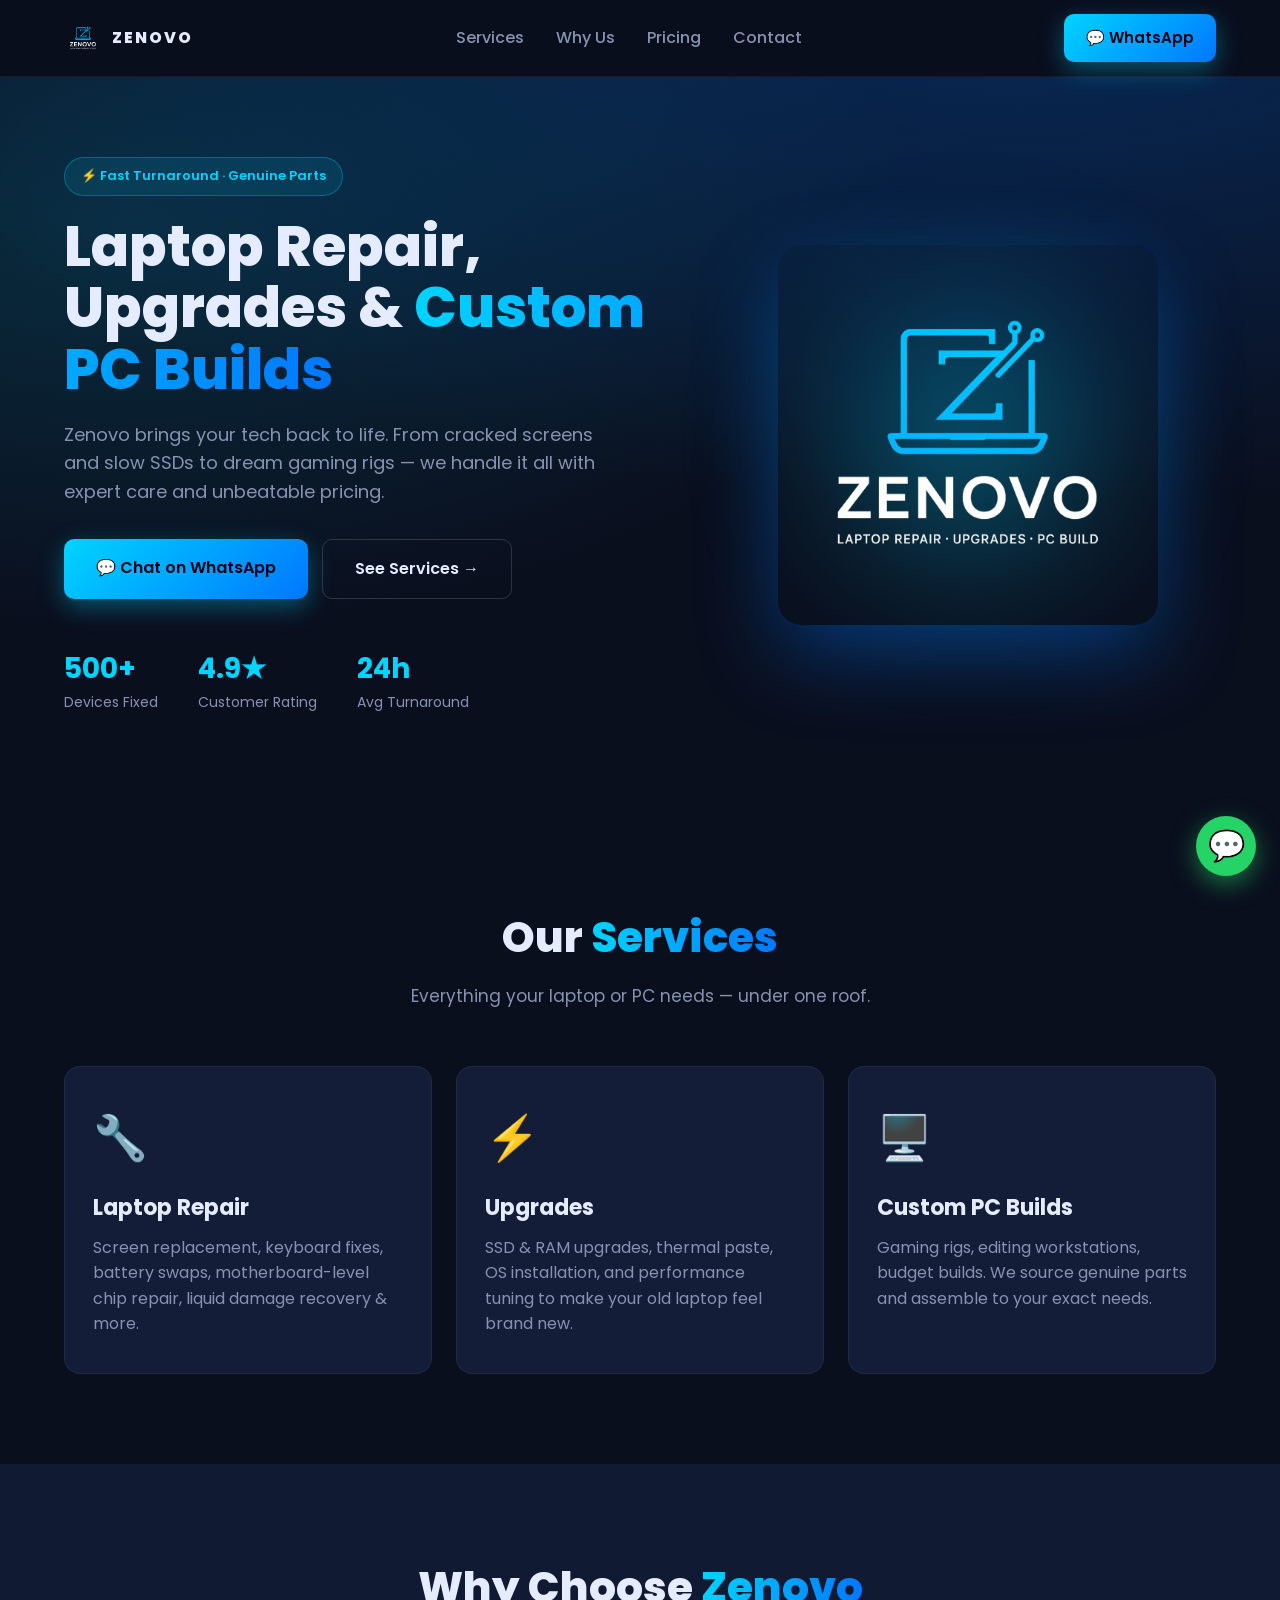
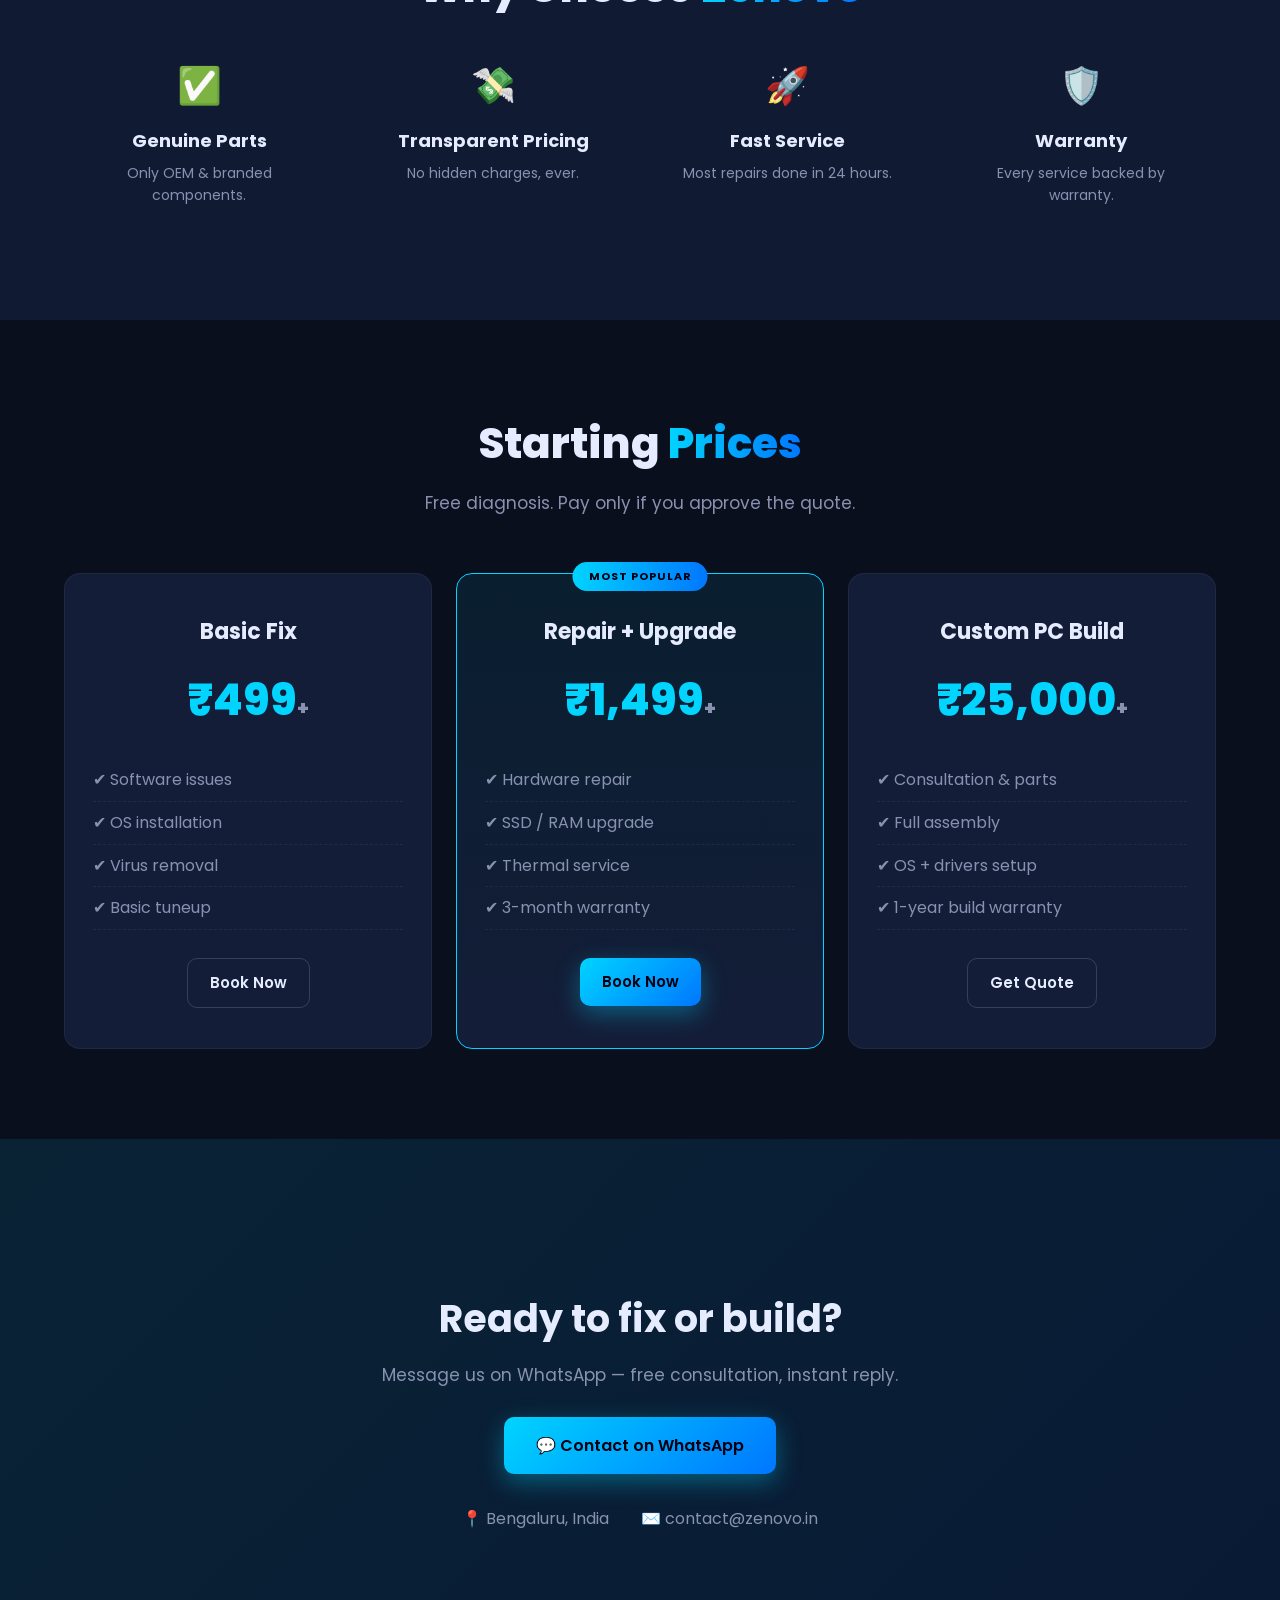
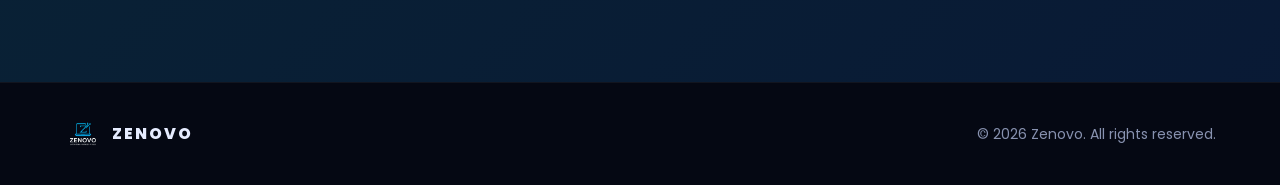
==== zenovo/index.html @ eaf525a3 "Fix HTML formatting and update WhatsApp link" ====
<!DOCTYPE html>
<html lang="en">
<head>
  <meta charset="UTF-8" />
  <meta name="viewport" content="width=device-width, initial-scale=1.0" />
  <title>Zenovo — Laptop Repair, Upgrades & Custom PC Builds</title>
  <meta name="description" content="Zenovo offers expert laptop repair, hardware upgrades, and custom PC builds. Fast, reliable, affordable. Contact us on WhatsApp." />
  <link rel="icon" href="assets/logo.png" />
  <link rel="stylesheet" href="style.css" />
  <link href="https://fonts.googleapis.com/css2?family=Poppins:wght@300;400;600;700;800&display=swap" rel="stylesheet">
</head>
<body>

  <nav class="navbar">
    <div class="container nav-inner">
      <a href="#" class="logo">
        <img src="assets/logo.png" alt="Zenovo" />
        <span>ZENOVO</span>
      </a>
      <ul class="nav-links">
        <li><a href="#services">Services</a></li>
        <li><a href="#why">Why Us</a></li>
        <li><a href="#pricing">Pricing</a></li>
        <li><a href="#contact">Contact</a></li>
      </ul>
      <a href="https://wa.me/qr/MTTG626FDP3FK1" class="btn btn-primary" target="_blank">💬 WhatsApp</a>
    </div>
  </nav>

  <header class="hero">
    <div class="container hero-inner">
      <div class="hero-text">
        <span class="badge">⚡ Fast Turnaround · Genuine Parts</span>
        <h1>Laptop Repair, Upgrades & <span class="grad">Custom PC Builds</span></h1>
        <p>Zenovo brings your tech back to life. From cracked screens and slow SSDs to dream gaming rigs — we handle it all with expert care and unbeatable pricing.</p>
        <div class="cta-row">
          <a href="https://wa.me/919999999999?text=Hi%20Zenovo!%20I'd%20like%20a%20free%20quote." target="_blank" class="btn btn-primary btn-lg">💬 Chat on WhatsApp</a>
          <a href="#services" class="btn btn-ghost btn-lg">See Services →</a>
        </div>
        <div class="trust">
          <div><strong>500+</strong><span>Devices Fixed</span></div>
          <div><strong>4.9★</strong><span>Customer Rating</span></div>
          <div><strong>24h</strong><span>Avg Turnaround</span></div>
        </div>
      </div>
      <div class="hero-visual">
        <div class="glow"></div>
        <img src="assets/logo.png" alt="Zenovo" />
      </div>
    </div>
  </header>

  <section id="services" class="section">
    <div class="container">
      <h2 class="section-title">Our <span class="grad">Services</span></h2>
      <p class="section-sub">Everything your laptop or PC needs — under one roof.</p>
      <div class="grid-3">
        <div class="card">
          <div class="icon">🔧</div>
          <h3>Laptop Repair</h3>
          <p>Screen replacement, keyboard fixes, battery swaps, motherboard-level chip repair, liquid damage recovery & more.</p>
        </div>
        <div class="card">
          <div class="icon">⚡</div>
          <h3>Upgrades</h3>
          <p>SSD & RAM upgrades, thermal paste, OS installation, and performance tuning to make your old laptop feel brand new.</p>
        </div>
        <div class="card">
          <div class="icon">🖥️</div>
          <h3>Custom PC Builds</h3>
          <p>Gaming rigs, editing workstations, budget builds. We source genuine parts and assemble to your exact needs.</p>
        </div>
      </div>
    </div>
  </section>

  <section id="why" class="section alt">
    <div class="container">
      <h2 class="section-title">Why Choose <span class="grad">Zenovo</span></h2>
      <div class="grid-4">
        <div class="feature"><div class="icon">✅</div><h4>Genuine Parts</h4><p>Only OEM & branded components.</p></div>
        <div class="feature"><div class="icon">💸</div><h4>Transparent Pricing</h4><p>No hidden charges, ever.</p></div>
        <div class="feature"><div class="icon">🚀</div><h4>Fast Service</h4><p>Most repairs done in 24 hours.</p></div>
        <div class="feature"><div class="icon">🛡️</div><h4>Warranty</h4><p>Every service backed by warranty.</p></div>
      </div>
    </div>
  </section>

  <section id="pricing" class="section">
    <div class="container">
      <h2 class="section-title">Starting <span class="grad">Prices</span></h2>
      <p class="section-sub">Free diagnosis. Pay only if you approve the quote.</p>
      <div class="grid-3">
        <div class="price-card">
          <h3>Basic Fix</h3>
          <div class="price">₹499<span>+</span></div>
          <ul>
            <li>✔ Software issues</li>
            <li>✔ OS installation</li>
            <li>✔ Virus removal</li>
            <li>✔ Basic tuneup</li>
          </ul>
          <a href="https://wa.me/919999999999?text=Hi%20Zenovo!%20I%20need%20a%20Basic%20Fix." target="_blank" class="btn btn-ghost">Book Now</a>
        </div>
        <div class="price-card featured">
          <div class="tag">MOST POPULAR</div>
          <h3>Repair + Upgrade</h3>
          <div class="price">₹1,499<span>+</span></div>
          <ul>
            <li>✔ Hardware repair</li>
            <li>✔ SSD / RAM upgrade</li>
            <li>✔ Thermal service</li>
            <li>✔ 3-month warranty</li>
          </ul>
          <a href="https://wa.me/919999999999?text=Hi%20Zenovo!%20I%20need%20Repair%20+%20Upgrade." target="_blank" class="btn btn-primary">Book Now</a>
        </div>
        <div class="price-card">
          <h3>Custom PC Build</h3>
          <div class="price">₹25,000<span>+</span></div>
          <ul>
            <li>✔ Consultation & parts</li>
            <li>✔ Full assembly</li>
            <li>✔ OS + drivers setup</li>
            <li>✔ 1-year build warranty</li>
          </ul>
          <a href="https://wa.me/919999999999?text=Hi%20Zenovo!%20I%20want%20a%20custom%20PC%20build." target="_blank" class="btn btn-ghost">Get Quote</a>
        </div>
      </div>
    </div>
  </section>

  <section id="contact" class="section cta-section">
    <div class="container cta-box">
      <h2>Ready to fix or build?</h2>
      <p>Message us on WhatsApp — free consultation, instant reply.</p>
      <a href="https://wa.me/919999999999?text=Hi%20Zenovo!" target="_blank" class="btn btn-primary btn-lg">💬 Contact on WhatsApp</a>
      <div class="contact-info">
        <span>📍 Bengaluru, India</span>
        <span>✉️ contact@zenovo.in</span>
      </div>
    </div>
  </section>

  <footer class="footer">
    <div class="container footer-inner">
      <div class="logo">
        <img src="assets/logo.png" alt="Zenovo" />
        <span>ZENOVO</span>
      </div>
      <p>© <span id="year"></span> Zenovo. All rights reserved.</p>
    </div>
  </footer>

  <a href="https://wa.me/919999999999?text=Hi%20Zenovo!" target="_blank" class="whatsapp-float" aria-label="Chat on WhatsApp">💬</a>

  <script src="script.js"></script>
</body>
</html>
---- zenovo/style.css ----
* { margin: 0; padding: 0; box-sizing: border-box; font-family: 'Poppins', sans-serif; }

:root {
  --bg: #0a0f1e;
  --bg2: #111a33;
  --card: #141d38;
  --text: #e6ecff;
  --muted: #8892b0;
  --primary: #00d4ff;
  --primary2: #0077ff;
  --accent: #25d366;
}

html { scroll-behavior: smooth; }
body { background: var(--bg); color: var(--text); line-height: 1.6; overflow-x: hidden; }

.container { max-width: 1200px; margin: 0 auto; padding: 0 24px; }

.grad {
  background: linear-gradient(90deg, var(--primary), var(--primary2));
  -webkit-background-clip: text;
  -webkit-text-fill-color: transparent;
  background-clip: text;
}

/* NAVBAR */
.navbar {
  position: sticky;
  top: 0;
  background: rgba(10, 15, 30, 0.85);
  backdrop-filter: blur(12px);
  z-index: 100;
  border-bottom: 1px solid rgba(255, 255, 255, 0.05);
}
.nav-inner { display: flex; align-items: center; justify-content: space-between; padding: 14px 24px; }
.logo { display: flex; align-items: center; gap: 10px; text-decoration: none; color: var(--text); font-weight: 800; letter-spacing: 2px; }
.logo img { width: 38px; height: 38px; border-radius: 8px; object-fit: cover; }
.nav-links { display: flex; gap: 32px; list-style: none; }
.nav-links a { color: var(--muted); text-decoration: none; font-weight: 500; transition: 0.2s; }
.nav-links a:hover { color: var(--primary); }

/* BUTTONS */
.btn {
  display: inline-block;
  padding: 12px 22px;
  border-radius: 10px;
  text-decoration: none;
  font-weight: 600;
  transition: 0.25s;
  border: none;
  cursor: pointer;
  font-size: 15px;
}
.btn-primary {
  background: linear-gradient(135deg, var(--primary), var(--primary2));
  color: #001;
  box-shadow: 0 8px 24px rgba(0, 212, 255, 0.35);
}
.btn-primary:hover { transform: translateY(-2px); box-shadow: 0 12px 32px rgba(0, 212, 255, 0.5); }
.btn-ghost { background: transparent; color: var(--text); border: 1px solid rgba(255, 255, 255, 0.15); }
.btn-ghost:hover { border-color: var(--primary); color: var(--primary); }
.btn-lg { padding: 16px 32px; font-size: 16px; }

/* HERO */
.hero {
  padding: 80px 0 100px;
  background:
    radial-gradient(1200px 500px at 80% -10%, rgba(0, 119, 255, 0.25), transparent),
    radial-gradient(800px 400px at 10% 20%, rgba(0, 212, 255, 0.15), transparent);
}
.hero-inner { display: grid; grid-template-columns: 1.2fr 1fr; gap: 60px; align-items: center; }
.badge {
  display: inline-block;
  background: rgba(0, 212, 255, 0.1);
  color: var(--primary);
  padding: 8px 16px;
  border-radius: 100px;
  font-size: 13px;
  font-weight: 600;
  margin-bottom: 20px;
  border: 1px solid rgba(0, 212, 255, 0.3);
}
.hero h1 { font-size: 56px; line-height: 1.1; font-weight: 800; margin-bottom: 20px; }
.hero p { color: var(--muted); font-size: 18px; margin-bottom: 32px; max-width: 560px; }
.cta-row { display: flex; gap: 14px; flex-wrap: wrap; margin-bottom: 48px; }
.trust { display: flex; gap: 40px; }
.trust div { display: flex; flex-direction: column; }
.trust strong { font-size: 28px; color: var(--primary); }
.trust span { color: var(--muted); font-size: 14px; }
.hero-visual { position: relative; display: flex; justify-content: center; align-items: center; }
.hero-visual img {
  width: 100%;
  max-width: 380px;
  border-radius: 24px;
  position: relative;
  z-index: 2;
  box-shadow: 0 30px 80px rgba(0, 119, 255, 0.35);
}
.glow {
  position: absolute;
  width: 400px;
  height: 400px;
  background: radial-gradient(circle, rgba(0, 212, 255, 0.4), transparent 70%);
  filter: blur(60px);
  animation: pulse 4s ease-in-out infinite;
}
@keyframes pulse {
  0%, 100% { opacity: 0.6; transform: scale(1); }
  50% { opacity: 1; transform: scale(1.1); }
}

/* SECTIONS */
.section { padding: 90px 0; }
.section.alt { background: var(--bg2); }
.section-title { text-align: center; font-size: 42px; font-weight: 800; margin-bottom: 12px; }
.section-sub { text-align: center; color: var(--muted); margin-bottom: 56px; font-size: 17px; }
.grid-3 { display: grid; grid-template-columns: repeat(3, 1fr); gap: 24px; }
.grid-4 { display: grid; grid-template-columns: repeat(4, 1fr); gap: 24px; }

.card {
  background: var(--card);
  padding: 36px 28px;
  border-radius: 16px;
  border: 1px solid rgba(255, 255, 255, 0.05);
  transition: 0.3s;
}
.card:hover {
  transform: translateY(-6px);
  border-color: var(--primary);
  box-shadow: 0 20px 40px rgba(0, 212, 255, 0.15);
}
.card .icon { font-size: 44px; margin-bottom: 16px; }
.card h3 { font-size: 22px; margin-bottom: 10px; }
.card p { color: var(--muted); }

.feature { text-align: center; padding: 24px; }
.feature .icon { font-size: 36px; margin-bottom: 12px; }
.feature h4 { font-size: 18px; margin-bottom: 6px; }
.feature p { color: var(--muted); font-size: 14px; }

/* PRICING */
.price-card {
  background: var(--card);
  padding: 40px 28px;
  border-radius: 16px;
  border: 1px solid rgba(255, 255, 255, 0.05);
  text-align: center;
  position: relative;
  transition: 0.3s;
}
.price-card:hover { transform: translateY(-6px); }
.price-card.featured {
  border-color: var(--primary);
  background: linear-gradient(180deg, rgba(0, 212, 255, 0.08), var(--card));
}
.price-card .tag {
  position: absolute;
  top: -12px;
  left: 50%;
  transform: translateX(-50%);
  background: linear-gradient(90deg, var(--primary), var(--primary2));
  color: #001;
  padding: 6px 16px;
  border-radius: 100px;
  font-size: 11px;
  font-weight: 700;
  letter-spacing: 1px;
}
.price-card h3 { font-size: 22px; margin-bottom: 16px; }
.price { font-size: 44px; font-weight: 800; color: var(--primary); margin-bottom: 24px; }
.price span { font-size: 20px; color: var(--muted); }
.price-card ul { list-style: none; text-align: left; margin-bottom: 28px; }
.price-card li { padding: 8px 0; color: var(--muted); border-bottom: 1px dashed rgba(255, 255, 255, 0.06); }

/* CTA */
.cta-section { background: linear-gradient(135deg, rgba(0, 212, 255, 0.1), rgba(0, 119, 255, 0.1)); }
.cta-box { text-align: center; padding: 60px 20px; }
.cta-box h2 { font-size: 38px; margin-bottom: 12px; }
.cta-box p { color: var(--muted); margin-bottom: 28px; font-size: 17px; }
.contact-info {
  margin-top: 32px;
  display: flex;
  justify-content: center;
  gap: 32px;
  color: var(--muted);
  flex-wrap: wrap;
}

/* FOOTER */
.footer { background: #050813; padding: 32px 0; border-top: 1px solid rgba(255, 255, 255, 0.05); }
.footer-inner { display: flex; justify-content: space-between; align-items: center; flex-wrap: wrap; gap: 16px; }
.footer p { color: var(--muted); font-size: 14px; }

/* WHATSAPP FLOAT */
.whatsapp-float {
  position: fixed;
  bottom: 24px;
  right: 24px;
  width: 60px;
  height: 60px;
  background: var(--accent);
  border-radius: 50%;
  display: flex;
  align-items: center;
  justify-content: center;
  font-size: 30px;
  text-decoration: none;
  box-shadow: 0 8px 24px rgba(37, 211, 102, 0.5);
  z-index: 99;
  animation: bounce 2s infinite;
}
.whatsapp-float:hover { transform: scale(1.1); }
@keyframes bounce {
  0%, 100% { transform: translateY(0); }
  50% { transform: translateY(-6px); }
}

/* RESPONSIVE */
@media (max-width: 900px) {
  .nav-links { display: none; }
  .hero-inner { grid-template-columns: 1fr; text-align: center; }
  .hero h1 { font-size: 38px; }
  .cta-row, .trust { justify-content: center; }
  .grid-3, .grid-4 { grid-template-columns: 1fr; }
  .section-title { font-size: 32px; }
}
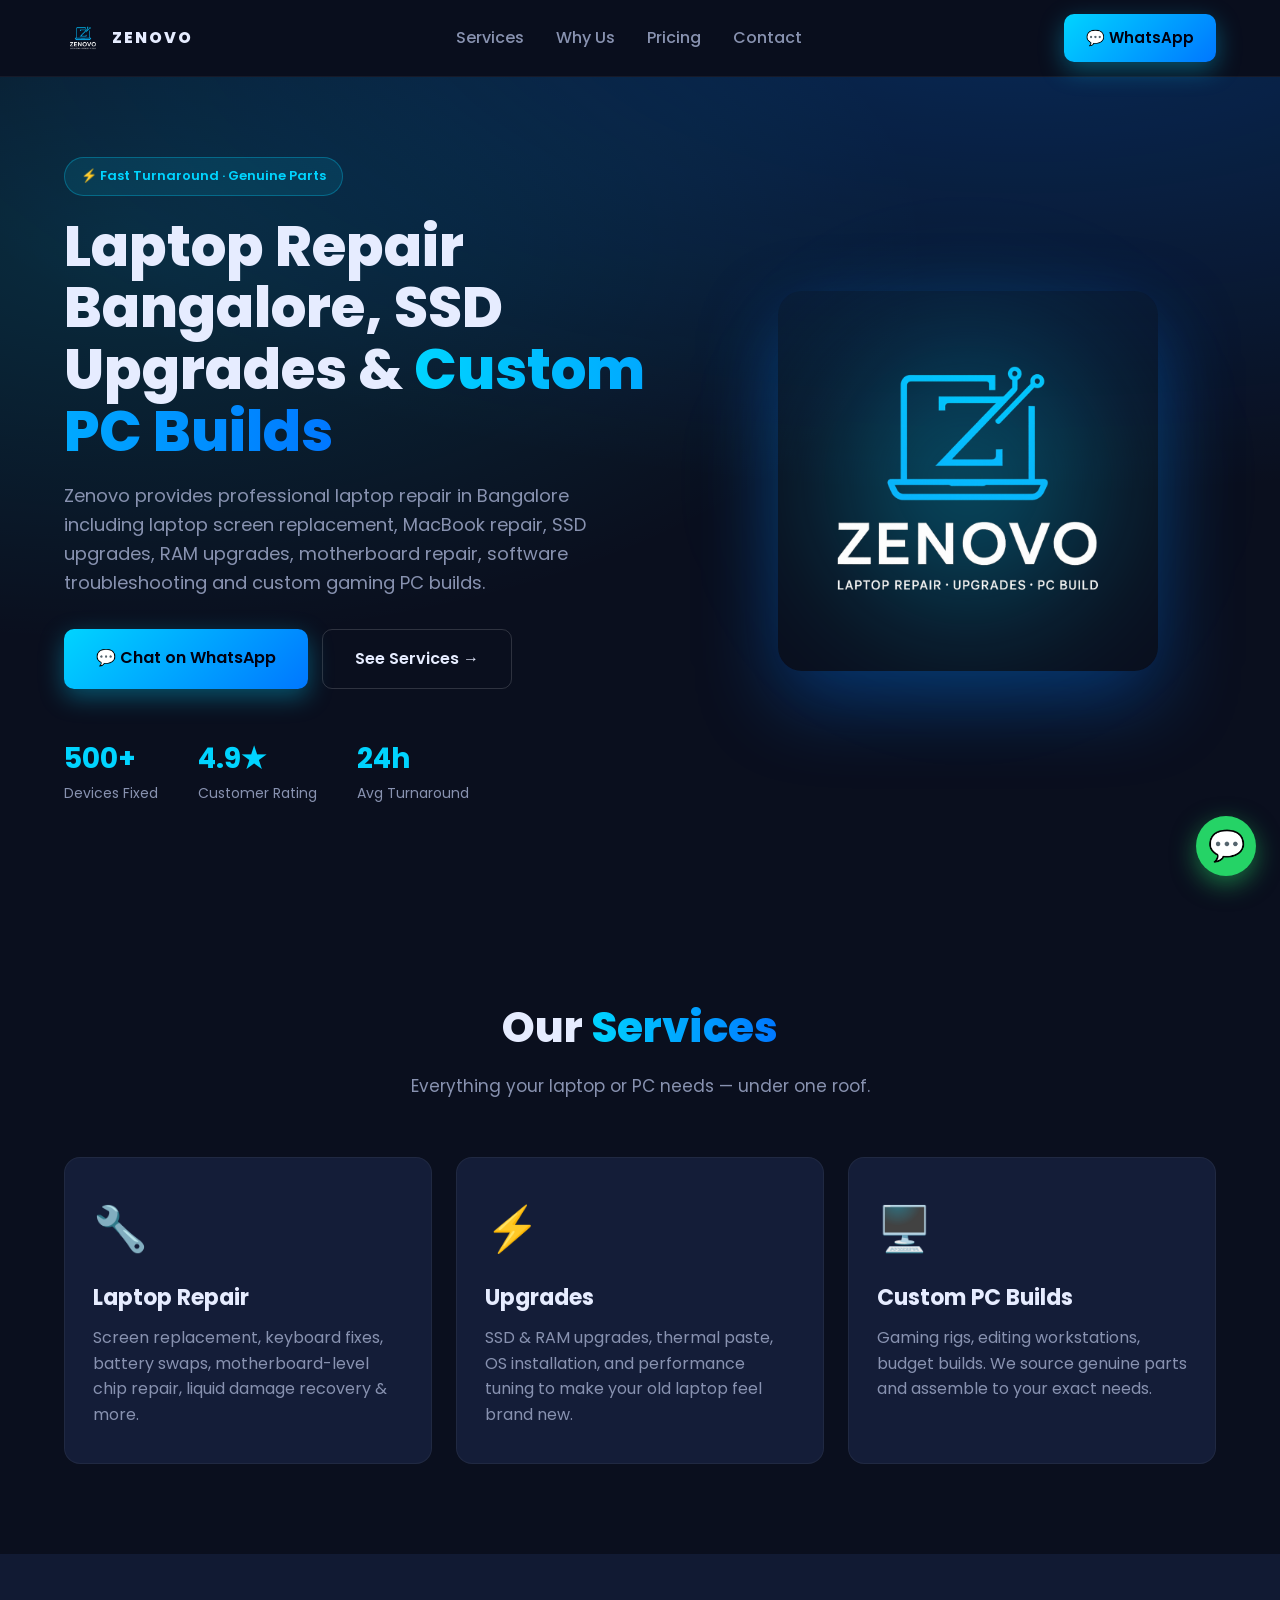
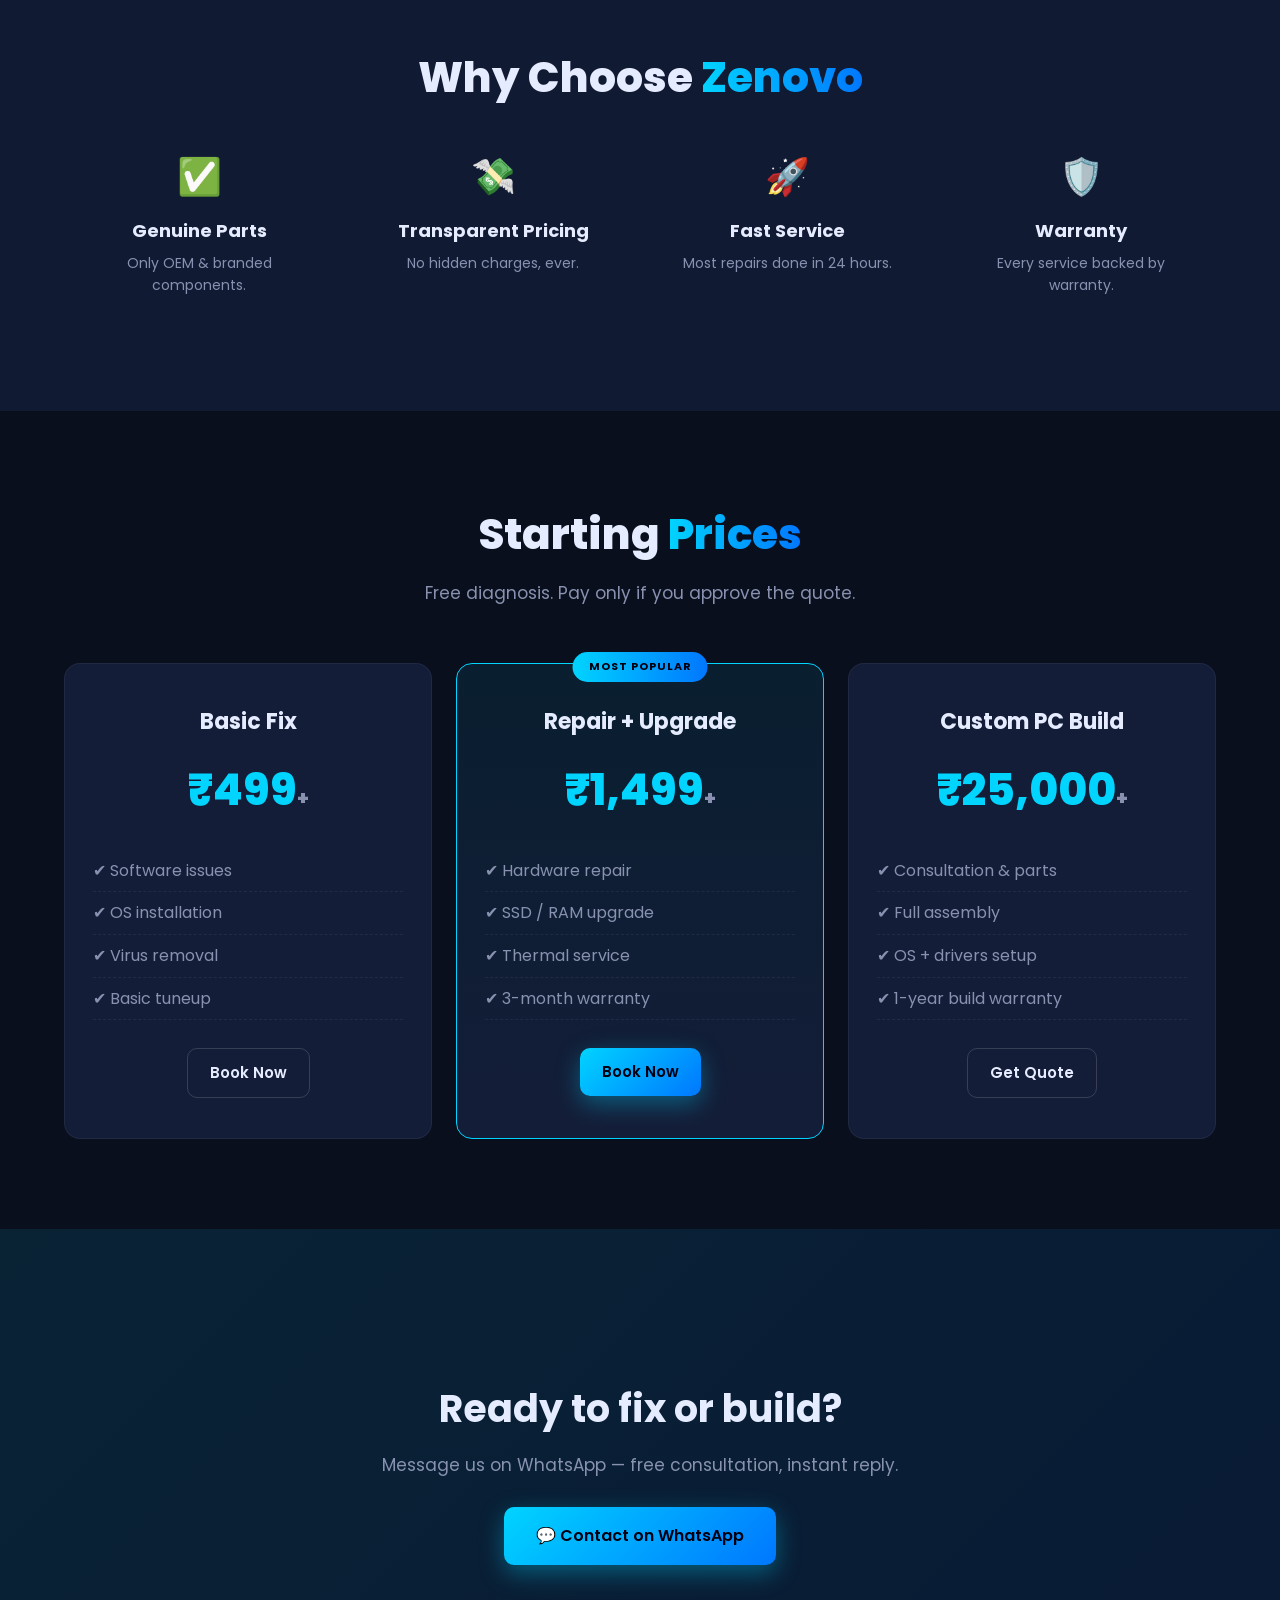
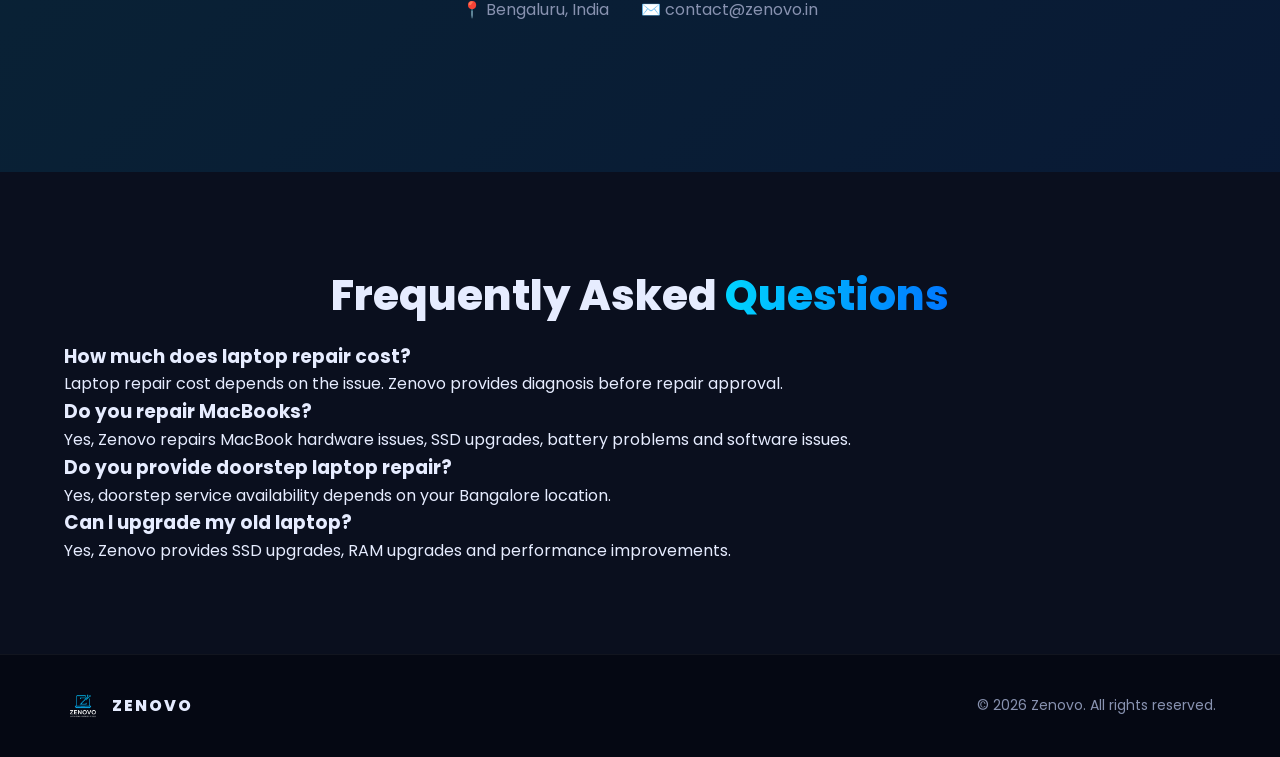
==== commit 0c55c842: "Update index.html" ====
--- a/zenovo/index.html
+++ b/zenovo/index.html
@@ -1,20 +1,185 @@
 <!DOCTYPE html>
 <html lang="en">
 <head>
-  <meta charset="UTF-8" />
-  <meta name="viewport" content="width=device-width, initial-scale=1.0" />
-  <title>Zenovo — Laptop Repair, Upgrades & Custom PC Builds</title>
-  <meta name="description" content="Zenovo offers expert laptop repair, hardware upgrades, and custom PC builds. Fast, reliable, affordable. Contact us on WhatsApp." />
-  <link rel="icon" href="assets/logo.png" />
-  <link rel="stylesheet" href="style.css" />
-  <link href="https://fonts.googleapis.com/css2?family=Poppins:wght@300;400;600;700;800&display=swap" rel="stylesheet">
+
+<meta charset="UTF-8">
+
+<meta name="viewport" content="width=device-width, initial-scale=1.0">
+
+
+<title>
+Zenovo Laptop Repair Bangalore | MacBook Repair, SSD Upgrade & Custom PC Builds
+</title>
+
+
+<meta name="description" content="
+Zenovo provides professional laptop repair in Bangalore, MacBook repair, SSD upgrade, RAM upgrade, motherboard repair, custom PC builds and IT support services.
+">
+
+
+<meta name="keywords" content="
+Laptop Repair Bangalore,
+MacBook Repair Bangalore,
+Computer Repair,
+SSD Upgrade,
+RAM Upgrade,
+Custom PC Build,
+IT Support Bangalore,
+Laptop Service Center
+">
+
+
+<meta name="robots" content="index, follow">
+
+
+<link rel="canonical" href="https://www.zenovo.co.in/">
+
+
+<link rel="icon" href="assets/logo.png">
+
+
+<link rel="manifest" href="site.webmanifest">
+
+
+<link rel="stylesheet" href="style.css">
+
+
+<link href="https://fonts.googleapis.com/css2?family=Poppins:wght@300;400;600;700;800&display=swap" rel="stylesheet">
+
+
+
+<!-- Open Graph SEO -->
+
+<meta property="og:type" content="website">
+
+<meta property="og:title"
+content="Zenovo Laptop Repair Bangalore | Professional IT Services">
+
+<meta property="og:description"
+content="Expert laptop repair, MacBook repair, SSD upgrades, RAM upgrades and custom PC builds in Bangalore.">
+
+<meta property="og:url"
+content="https://www.zenovo.co.in/">
+
+<meta property="og:image"
+content="https://www.zenovo.co.in/assets/logo.png">
+
+
+
+<!-- Twitter SEO -->
+
+<meta name="twitter:card" content="summary_large_image">
+
+<meta name="twitter:title"
+content="Zenovo Laptop Repair Bangalore">
+
+<meta name="twitter:description"
+content="Professional laptop repair and IT services in Bangalore.">
+
+<meta name="twitter:image"
+content="https://www.zenovo.co.in/assets/logo.png">
+
+
+
+<!-- Local Business Schema -->
+
+<script type="application/ld+json">
+
+{
+ "@context":"https://schema.org",
+
+ "@type":"LocalBusiness",
+
+ "name":"Zenovo Laptop Repair",
+
+ "image":"https://www.zenovo.co.in/assets/logo.png",
+
+ "url":"https://www.zenovo.co.in/",
+
+ "telephone":"+91XXXXXXXXXX",
+
+ "address":
+ {
+ "@type":"PostalAddress",
+ "addressLocality":"Bangalore",
+ "addressRegion":"Karnataka",
+ "addressCountry":"India"
+ },
+
+ "serviceType":[
+ "Laptop Repair",
+ "MacBook Repair",
+ "SSD Upgrade",
+ "RAM Upgrade",
+ "Computer Repair",
+ "Custom PC Build"
+ ],
+
+ "priceRange":"₹₹",
+
+ "openingHours":"Mo-Sa 10:00-19:00"
+
+}
+
+</script>
+
+
+
+<!-- FAQ Schema -->
+
+<script type="application/ld+json">
+
+{
+"@context":"https://schema.org",
+"@type":"FAQPage",
+
+"mainEntity":[
+
+{
+"@type":"Question",
+"name":"Does Zenovo repair laptops?",
+"acceptedAnswer":{
+"@type":"Answer",
+"text":"Yes, Zenovo provides laptop repair including screen replacement, keyboard repair, motherboard repair and software services."
+}
+},
+
+{
+"@type":"Question",
+"name":"Does Zenovo provide SSD and RAM upgrades?",
+"acceptedAnswer":{
+"@type":"Answer",
+"text":"Yes, Zenovo provides SSD upgrades, RAM upgrades and laptop performance optimization."
+}
+},
+
+{
+"@type":"Question",
+"name":"Where does Zenovo provide service?",
+"acceptedAnswer":{
+"@type":"Answer",
+"text":"Zenovo provides laptop repair services in Bangalore."
+}
+}
+
+]
+
+}
+
+</script>
+
+
 </head>
 <body>
 
   <nav class="navbar">
     <div class="container nav-inner">
       <a href="#" class="logo">
-        <img src="assets/logo.png" alt="Zenovo" />
+        <img 
+src="assets/logo.png" 
+alt="Zenovo Laptop Repair Bangalore"
+loading="lazy"
+/>
         <span>ZENOVO</span>
       </a>
       <ul class="nav-links">
@@ -31,10 +196,15 @@
     <div class="container hero-inner">
       <div class="hero-text">
         <span class="badge">⚡ Fast Turnaround · Genuine Parts</span>
-        <h1>Laptop Repair, Upgrades & <span class="grad">Custom PC Builds</span></h1>
-        <p>Zenovo brings your tech back to life. From cracked screens and slow SSDs to dream gaming rigs — we handle it all with expert care and unbeatable pricing.</p>
+        <h1>
+Laptop Repair Bangalore, SSD Upgrades & 
+<span class="grad">Custom PC Builds</span>
+</h1>
+        <p>
+Zenovo provides professional laptop repair in Bangalore including laptop screen replacement, MacBook repair, SSD upgrades, RAM upgrades, motherboard repair, software troubleshooting and custom gaming PC builds.
+</p>
         <div class="cta-row">
-          <a href="https://wa.me/919999999999?text=Hi%20Zenovo!%20I'd%20like%20a%20free%20quote." target="_blank" class="btn btn-primary btn-lg">💬 Chat on WhatsApp</a>
+          <a href="https://wa.me/qr/MTTG626FDP3FK1" target="_blank" class="btn btn-primary btn-lg">💬 Chat on WhatsApp</a>
           <a href="#services" class="btn btn-ghost btn-lg">See Services →</a>
         </div>
         <div class="trust">
@@ -100,7 +270,7 @@
             <li>✔ Virus removal</li>
             <li>✔ Basic tuneup</li>
           </ul>
-          <a href="https://wa.me/919999999999?text=Hi%20Zenovo!%20I%20need%20a%20Basic%20Fix." target="_blank" class="btn btn-ghost">Book Now</a>
+          <a href="https://wa.me/qr/MTTG626FDP3FK1" target="_blank" class="btn btn-ghost">Book Now</a>
         </div>
         <div class="price-card featured">
           <div class="tag">MOST POPULAR</div>
@@ -112,7 +282,7 @@
             <li>✔ Thermal service</li>
             <li>✔ 3-month warranty</li>
           </ul>
-          <a href="https://wa.me/919999999999?text=Hi%20Zenovo!%20I%20need%20Repair%20+%20Upgrade." target="_blank" class="btn btn-primary">Book Now</a>
+          <a href="https://wa.me/qr/MTTG626FDP3FK1" target="_blank" class="btn btn-primary">Book Now</a>
         </div>
         <div class="price-card">
           <h3>Custom PC Build</h3>
@@ -123,7 +293,7 @@
             <li>✔ OS + drivers setup</li>
             <li>✔ 1-year build warranty</li>
           </ul>
-          <a href="https://wa.me/919999999999?text=Hi%20Zenovo!%20I%20want%20a%20custom%20PC%20build." target="_blank" class="btn btn-ghost">Get Quote</a>
+          <a href="https://wa.me/qr/MTTG626FDP3FK1" target="_blank" class="btn btn-ghost">Get Quote</a>
         </div>
       </div>
     </div>
@@ -133,13 +303,62 @@
     <div class="container cta-box">
       <h2>Ready to fix or build?</h2>
       <p>Message us on WhatsApp — free consultation, instant reply.</p>
-      <a href="https://wa.me/919999999999?text=Hi%20Zenovo!" target="_blank" class="btn btn-primary btn-lg">💬 Contact on WhatsApp</a>
+      <a href="https://wa.me/qr/MTTG626FDP3FK1" target="_blank" class="btn btn-primary btn-lg">💬 Contact on WhatsApp</a>
       <div class="contact-info">
         <span>📍 Bengaluru, India</span>
         <span>✉️ contact@zenovo.in</span>
       </div>
     </div>
   </section>
+
+  <section class="section">
+
+<div class="container">
+
+<h2 class="section-title">
+Frequently Asked <span class="grad">Questions</span>
+</h2>
+
+
+<h3>
+How much does laptop repair cost?
+</h3>
+
+<p>
+Laptop repair cost depends on the issue. Zenovo provides diagnosis before repair approval.
+</p>
+
+
+<h3>
+Do you repair MacBooks?
+</h3>
+
+<p>
+Yes, Zenovo repairs MacBook hardware issues, SSD upgrades, battery problems and software issues.
+</p>
+
+
+<h3>
+Do you provide doorstep laptop repair?
+</h3>
+
+<p>
+Yes, doorstep service availability depends on your Bangalore location.
+</p>
+
+
+<h3>
+Can I upgrade my old laptop?
+</h3>
+
+<p>
+Yes, Zenovo provides SSD upgrades, RAM upgrades and performance improvements.
+</p>
+
+
+</div>
+
+</section>
 
   <footer class="footer">
     <div class="container footer-inner">
@@ -151,7 +370,7 @@
     </div>
   </footer>
 
-  <a href="https://wa.me/919999999999?text=Hi%20Zenovo!" target="_blank" class="whatsapp-float" aria-label="Chat on WhatsApp">💬</a>
+  <a href="https://wa.me/qr/MTTG626FDP3FK1" target="_blank" class="whatsapp-float" aria-label="Chat on WhatsApp">💬</a>
 
   <script src="script.js"></script>
 </body>
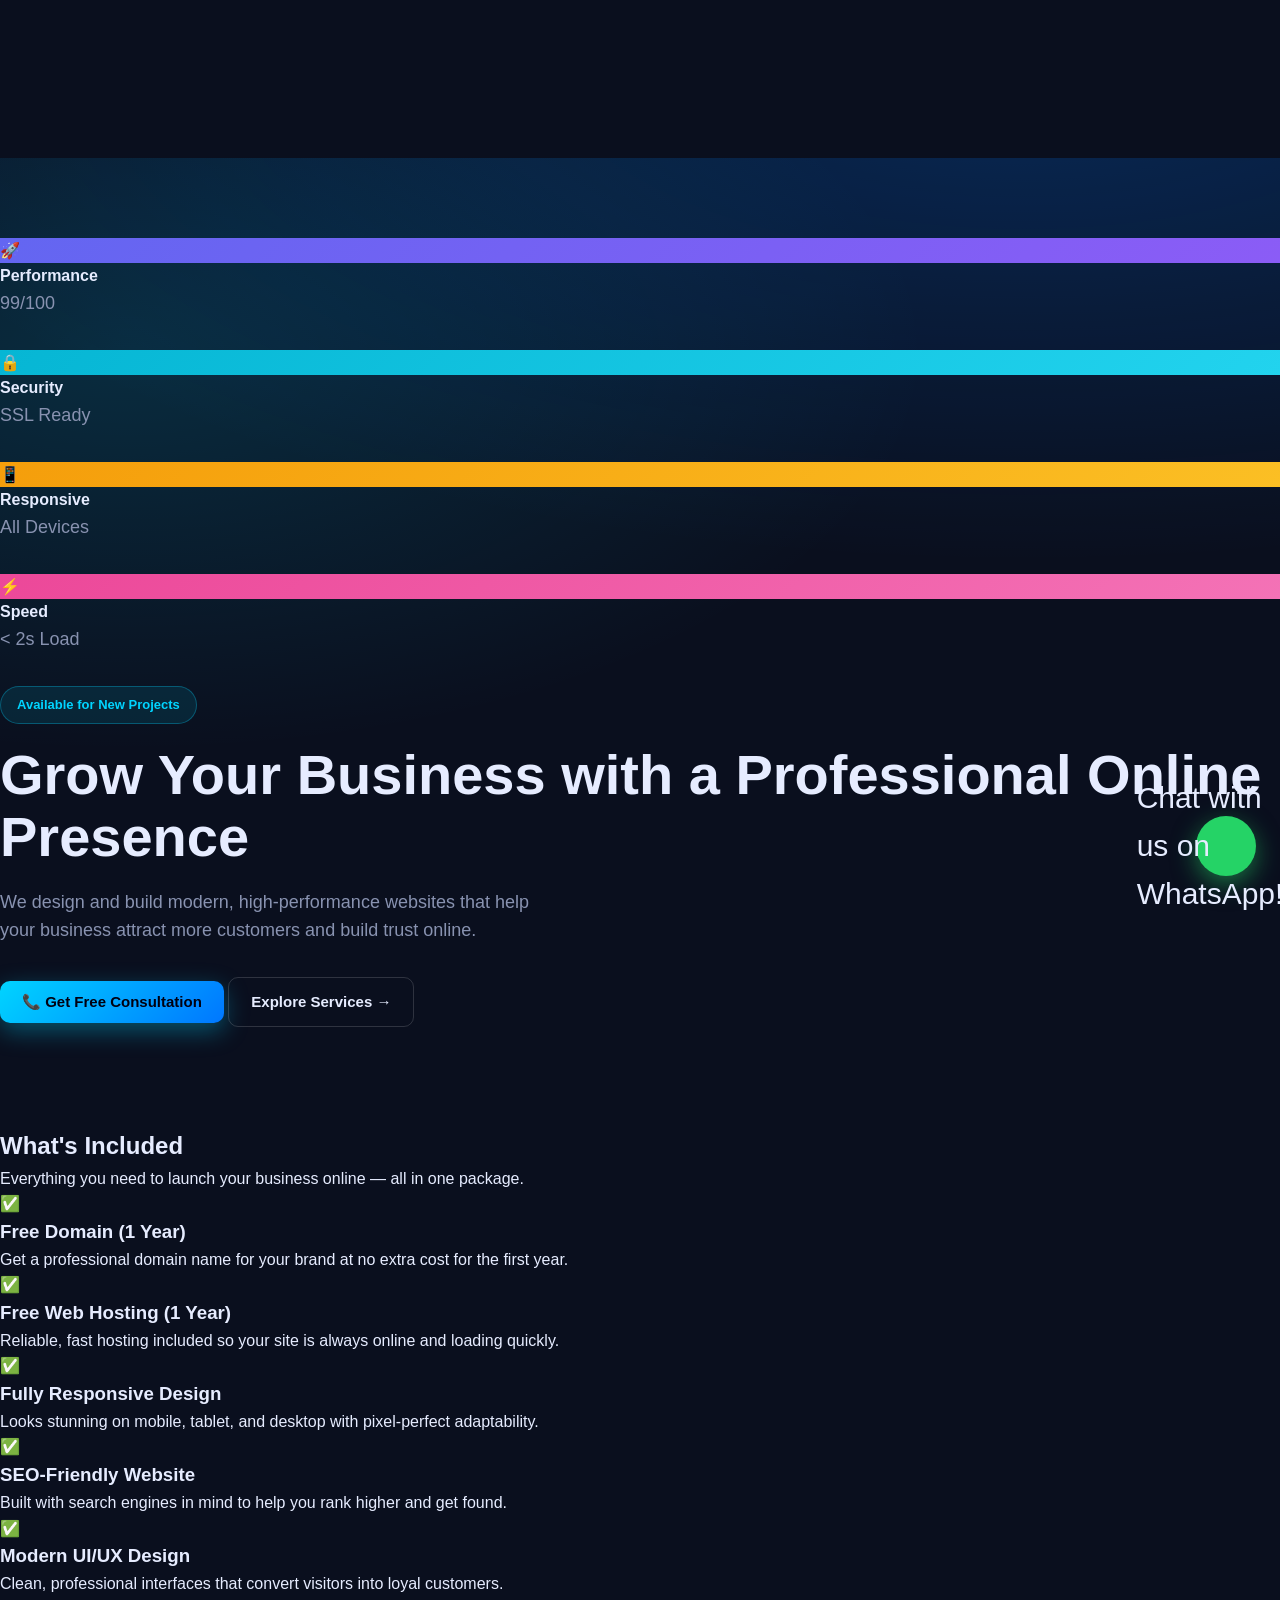
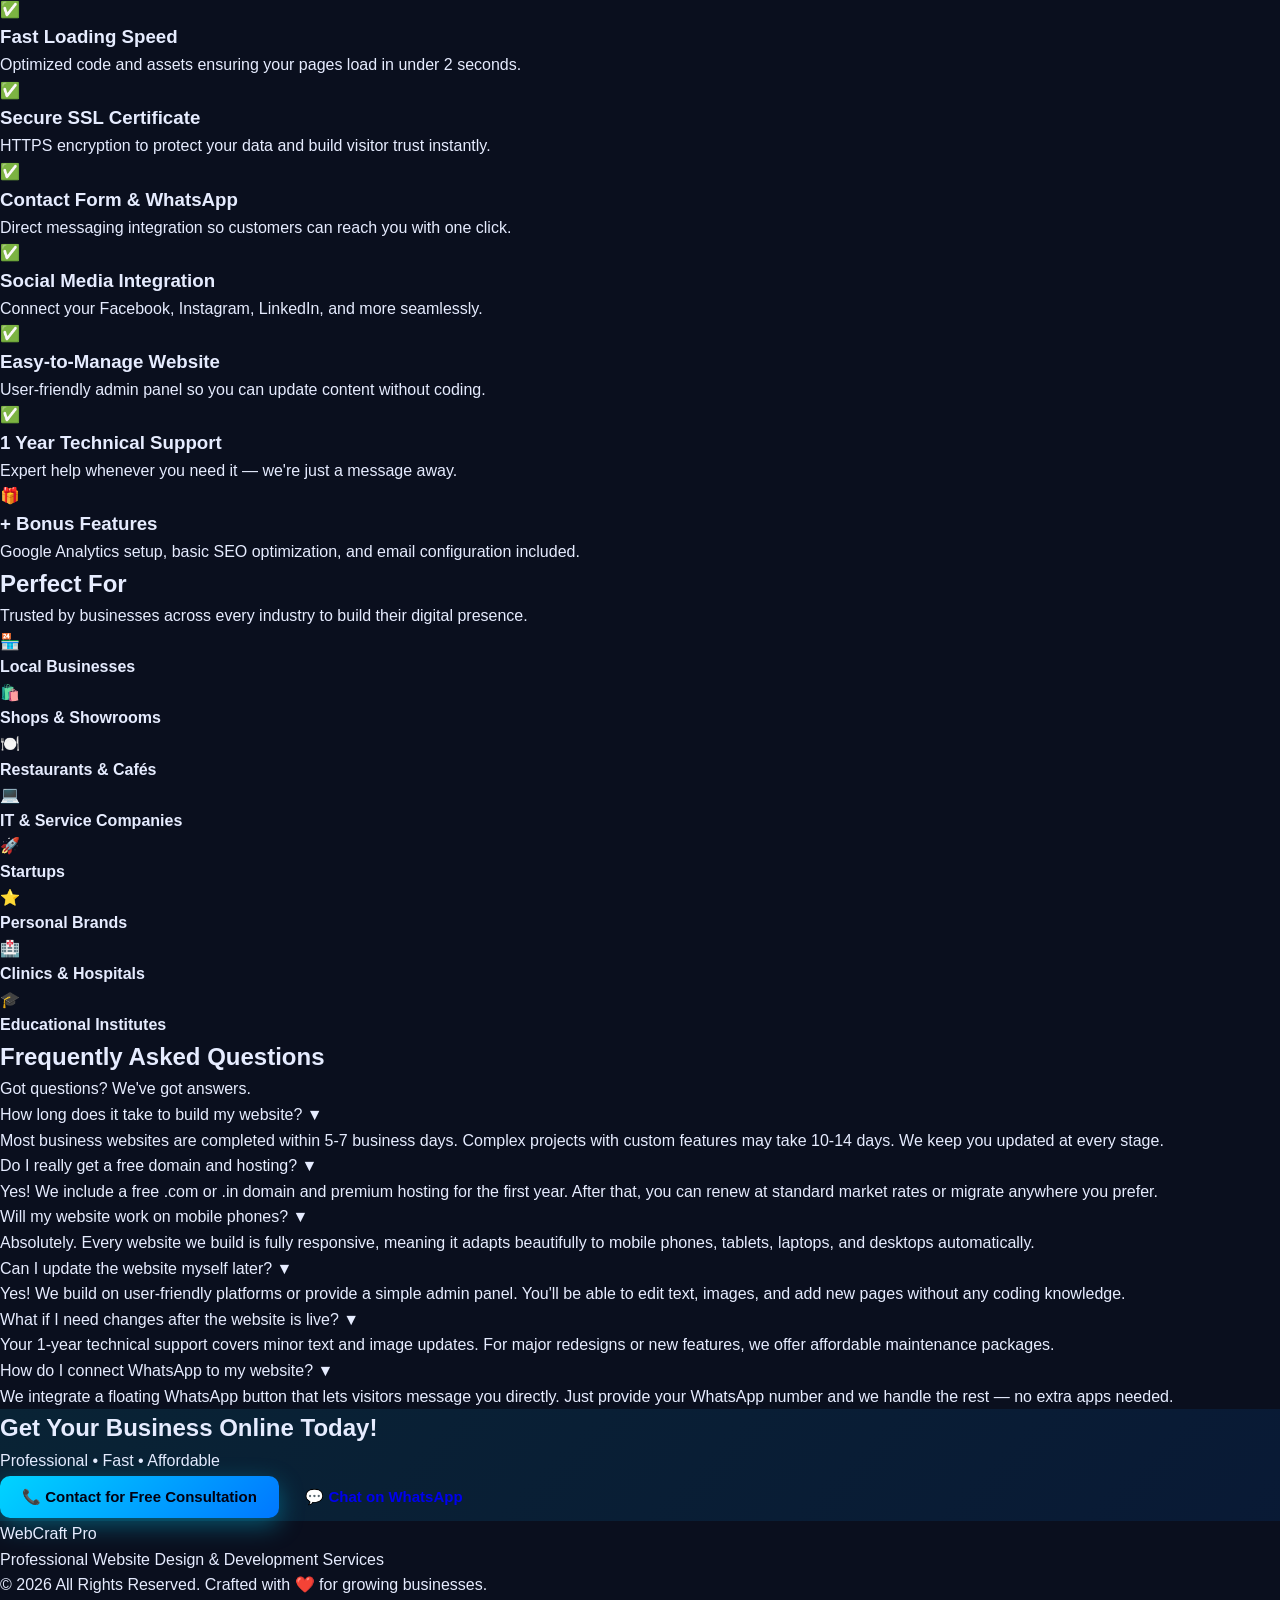
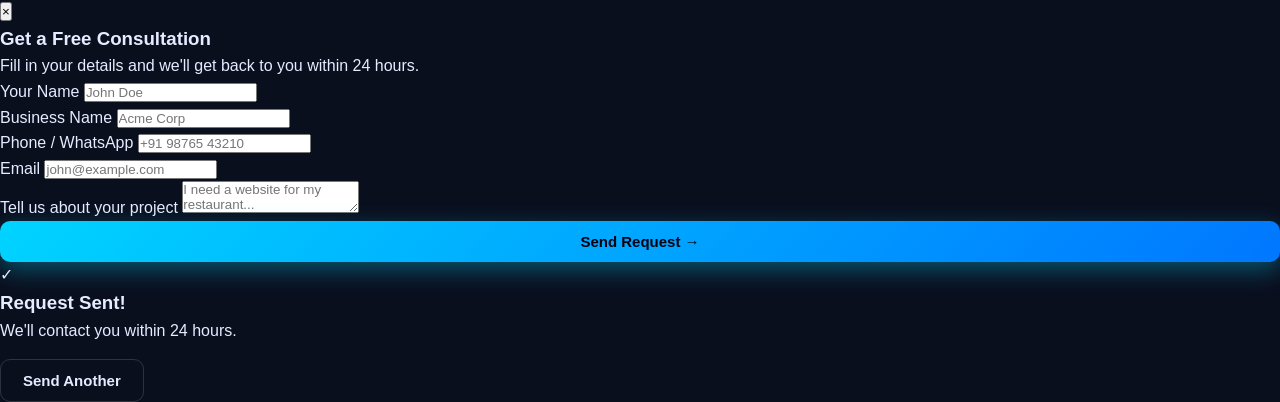
==== commit 6ba228dd: "Update index.html" ====
--- a/zenovo/index.html
+++ b/zenovo/index.html
@@ -1,376 +1,271 @@
 <!DOCTYPE html>
 <html lang="en">
 <head>
-
-<meta charset="UTF-8">
-
-<meta name="viewport" content="width=device-width, initial-scale=1.0">
-
-
-<title>
-Zenovo Laptop Repair Bangalore | MacBook Repair, SSD Upgrade & Custom PC Builds
-</title>
-
-
-<meta name="description" content="
-Zenovo provides professional laptop repair in Bangalore, MacBook repair, SSD upgrade, RAM upgrade, motherboard repair, custom PC builds and IT support services.
-">
-
-
-<meta name="keywords" content="
-Laptop Repair Bangalore,
-MacBook Repair Bangalore,
-Computer Repair,
-SSD Upgrade,
-RAM Upgrade,
-Custom PC Build,
-IT Support Bangalore,
-Laptop Service Center
-">
-
-
-<meta name="robots" content="index, follow">
-
-
-<link rel="canonical" href="https://www.zenovo.co.in/">
-
-
-<link rel="icon" href="assets/logo.png">
-
-
-<link rel="manifest" href="site.webmanifest">
-
-
-<link rel="stylesheet" href="style.css">
-
-
-<link href="https://fonts.googleapis.com/css2?family=Poppins:wght@300;400;600;700;800&display=swap" rel="stylesheet">
-
-
-
-<!-- Open Graph SEO -->
-
-<meta property="og:type" content="website">
-
-<meta property="og:title"
-content="Zenovo Laptop Repair Bangalore | Professional IT Services">
-
-<meta property="og:description"
-content="Expert laptop repair, MacBook repair, SSD upgrades, RAM upgrades and custom PC builds in Bangalore.">
-
-<meta property="og:url"
-content="https://www.zenovo.co.in/">
-
-<meta property="og:image"
-content="https://www.zenovo.co.in/assets/logo.png">
-
-
-
-<!-- Twitter SEO -->
-
-<meta name="twitter:card" content="summary_large_image">
-
-<meta name="twitter:title"
-content="Zenovo Laptop Repair Bangalore">
-
-<meta name="twitter:description"
-content="Professional laptop repair and IT services in Bangalore.">
-
-<meta name="twitter:image"
-content="https://www.zenovo.co.in/assets/logo.png">
-
-
-
-<!-- Local Business Schema -->
-
-<script type="application/ld+json">
-
-{
- "@context":"https://schema.org",
-
- "@type":"LocalBusiness",
-
- "name":"Zenovo Laptop Repair",
-
- "image":"https://www.zenovo.co.in/assets/logo.png",
-
- "url":"https://www.zenovo.co.in/",
-
- "telephone":"+91XXXXXXXXXX",
-
- "address":
- {
- "@type":"PostalAddress",
- "addressLocality":"Bangalore",
- "addressRegion":"Karnataka",
- "addressCountry":"India"
- },
-
- "serviceType":[
- "Laptop Repair",
- "MacBook Repair",
- "SSD Upgrade",
- "RAM Upgrade",
- "Computer Repair",
- "Custom PC Build"
- ],
-
- "priceRange":"₹₹",
-
- "openingHours":"Mo-Sa 10:00-19:00"
-
-}
-
-</script>
-
-
-
-<!-- FAQ Schema -->
-
-<script type="application/ld+json">
-
-{
-"@context":"https://schema.org",
-"@type":"FAQPage",
-
-"mainEntity":[
-
-{
-"@type":"Question",
-"name":"Does Zenovo repair laptops?",
-"acceptedAnswer":{
-"@type":"Answer",
-"text":"Yes, Zenovo provides laptop repair including screen replacement, keyboard repair, motherboard repair and software services."
-}
-},
-
-{
-"@type":"Question",
-"name":"Does Zenovo provide SSD and RAM upgrades?",
-"acceptedAnswer":{
-"@type":"Answer",
-"text":"Yes, Zenovo provides SSD upgrades, RAM upgrades and laptop performance optimization."
-}
-},
-
-{
-"@type":"Question",
-"name":"Where does Zenovo provide service?",
-"acceptedAnswer":{
-"@type":"Answer",
-"text":"Zenovo provides laptop repair services in Bangalore."
-}
-}
-
-]
-
-}
-
-</script>
-
-
+  <meta charset="UTF-8" />
+  <meta name="viewport" content="width=device-width, initial-scale=1.0" />
+  <title>WebCraft Pro — Modern Website Design & Development</title>
+  <meta name="description" content="Professional website design & development services. Free domain, hosting, SSL, SEO, WhatsApp integration & 1 year support." />
+  <link rel="preconnect" href="https://fonts.googleapis.com">
+  <link rel="preconnect" href="https://fonts.gstatic.com" crossorigin>
+  <link href="https://fonts.googleapis.com/css2?family=Inter:wght@300;400;500;600;700;800;900&display=swap" rel="stylesheet">
+  <link rel="stylesheet" href="style.css" />
 </head>
 <body>
 
-  <nav class="navbar">
-    <div class="container nav-inner">
-      <a href="#" class="logo">
-        <img 
-src="assets/logo.png" 
-alt="Zenovo Laptop Repair Bangalore"
-loading="lazy"
-/>
-        <span>ZENOVO</span>
-      </a>
-      <ul class="nav-links">
-        <li><a href="#services">Services</a></li>
-        <li><a href="#why">Why Us</a></li>
-        <li><a href="#pricing">Pricing</a></li>
-        <li><a href="#contact">Contact</a></li>
-      </ul>
-      <a href="https://wa.me/qr/MTTG626FDP3FK1" class="btn btn-primary" target="_blank">💬 WhatsApp</a>
-    </div>
-  </nav>
-
-  <header class="hero">
-    <div class="container hero-inner">
-      <div class="hero-text">
-        <span class="badge">⚡ Fast Turnaround · Genuine Parts</span>
-        <h1>
-Laptop Repair Bangalore, SSD Upgrades & 
-<span class="grad">Custom PC Builds</span>
-</h1>
-        <p>
-Zenovo provides professional laptop repair in Bangalore including laptop screen replacement, MacBook repair, SSD upgrades, RAM upgrades, motherboard repair, software troubleshooting and custom gaming PC builds.
-</p>
-        <div class="cta-row">
-          <a href="https://wa.me/qr/MTTG626FDP3FK1" target="_blank" class="btn btn-primary btn-lg">💬 Chat on WhatsApp</a>
-          <a href="#services" class="btn btn-ghost btn-lg">See Services →</a>
-        </div>
-        <div class="trust">
-          <div><strong>500+</strong><span>Devices Fixed</span></div>
-          <div><strong>4.9★</strong><span>Customer Rating</span></div>
-          <div><strong>24h</strong><span>Avg Turnaround</span></div>
-        </div>
-      </div>
-      <div class="hero-visual">
-        <div class="glow"></div>
-        <img src="assets/logo.png" alt="Zenovo" />
-      </div>
-    </div>
-  </header>
-
-  <section id="services" class="section">
-    <div class="container">
-      <h2 class="section-title">Our <span class="grad">Services</span></h2>
-      <p class="section-sub">Everything your laptop or PC needs — under one roof.</p>
-      <div class="grid-3">
-        <div class="card">
-          <div class="icon">🔧</div>
-          <h3>Laptop Repair</h3>
-          <p>Screen replacement, keyboard fixes, battery swaps, motherboard-level chip repair, liquid damage recovery & more.</p>
-        </div>
-        <div class="card">
-          <div class="icon">⚡</div>
-          <h3>Upgrades</h3>
-          <p>SSD & RAM upgrades, thermal paste, OS installation, and performance tuning to make your old laptop feel brand new.</p>
-        </div>
-        <div class="card">
-          <div class="icon">🖥️</div>
-          <h3>Custom PC Builds</h3>
-          <p>Gaming rigs, editing workstations, budget builds. We source genuine parts and assemble to your exact needs.</p>
-        </div>
-      </div>
-    </div>
-  </section>
-
-  <section id="why" class="section alt">
-    <div class="container">
-      <h2 class="section-title">Why Choose <span class="grad">Zenovo</span></h2>
-      <div class="grid-4">
-        <div class="feature"><div class="icon">✅</div><h4>Genuine Parts</h4><p>Only OEM & branded components.</p></div>
-        <div class="feature"><div class="icon">💸</div><h4>Transparent Pricing</h4><p>No hidden charges, ever.</p></div>
-        <div class="feature"><div class="icon">🚀</div><h4>Fast Service</h4><p>Most repairs done in 24 hours.</p></div>
-        <div class="feature"><div class="icon">🛡️</div><h4>Warranty</h4><p>Every service backed by warranty.</p></div>
-      </div>
-    </div>
-  </section>
-
-  <section id="pricing" class="section">
-    <div class="container">
-      <h2 class="section-title">Starting <span class="grad">Prices</span></h2>
-      <p class="section-sub">Free diagnosis. Pay only if you approve the quote.</p>
-      <div class="grid-3">
-        <div class="price-card">
-          <h3>Basic Fix</h3>
-          <div class="price">₹499<span>+</span></div>
-          <ul>
-            <li>✔ Software issues</li>
-            <li>✔ OS installation</li>
-            <li>✔ Virus removal</li>
-            <li>✔ Basic tuneup</li>
-          </ul>
-          <a href="https://wa.me/qr/MTTG626FDP3FK1" target="_blank" class="btn btn-ghost">Book Now</a>
-        </div>
-        <div class="price-card featured">
-          <div class="tag">MOST POPULAR</div>
-          <h3>Repair + Upgrade</h3>
-          <div class="price">₹1,499<span>+</span></div>
-          <ul>
-            <li>✔ Hardware repair</li>
-            <li>✔ SSD / RAM upgrade</li>
-            <li>✔ Thermal service</li>
-            <li>✔ 3-month warranty</li>
-          </ul>
-          <a href="https://wa.me/qr/MTTG626FDP3FK1" target="_blank" class="btn btn-primary">Book Now</a>
-        </div>
-        <div class="price-card">
-          <h3>Custom PC Build</h3>
-          <div class="price">₹25,000<span>+</span></div>
-          <ul>
-            <li>✔ Consultation & parts</li>
-            <li>✔ Full assembly</li>
-            <li>✔ OS + drivers setup</li>
-            <li>✔ 1-year build warranty</li>
-          </ul>
-          <a href="https://wa.me/qr/MTTG626FDP3FK1" target="_blank" class="btn btn-ghost">Get Quote</a>
-        </div>
-      </div>
-    </div>
-  </section>
-
-  <section id="contact" class="section cta-section">
-    <div class="container cta-box">
-      <h2>Ready to fix or build?</h2>
-      <p>Message us on WhatsApp — free consultation, instant reply.</p>
-      <a href="https://wa.me/qr/MTTG626FDP3FK1" target="_blank" class="btn btn-primary btn-lg">💬 Contact on WhatsApp</a>
-      <div class="contact-info">
-        <span>📍 Bengaluru, India</span>
-        <span>✉️ contact@zenovo.in</span>
-      </div>
-    </div>
-  </section>
-
-  <section class="section">
-
-<div class="container">
-
-<h2 class="section-title">
-Frequently Asked <span class="grad">Questions</span>
-</h2>
-
-
-<h3>
-How much does laptop repair cost?
-</h3>
-
-<p>
-Laptop repair cost depends on the issue. Zenovo provides diagnosis before repair approval.
-</p>
-
-
-<h3>
-Do you repair MacBooks?
-</h3>
-
-<p>
-Yes, Zenovo repairs MacBook hardware issues, SSD upgrades, battery problems and software issues.
-</p>
-
-
-<h3>
-Do you provide doorstep laptop repair?
-</h3>
-
-<p>
-Yes, doorstep service availability depends on your Bangalore location.
-</p>
-
-
-<h3>
-Can I upgrade my old laptop?
-</h3>
-
-<p>
-Yes, Zenovo provides SSD upgrades, RAM upgrades and performance improvements.
-</p>
-
-
-</div>
-
-</section>
-
-  <footer class="footer">
-    <div class="container footer-inner">
-      <div class="logo">
-        <img src="assets/logo.png" alt="Zenovo" />
-        <span>ZENOVO</span>
-      </div>
-      <p>© <span id="year"></span> Zenovo. All rights reserved.</p>
-    </div>
+  <!-- Background Particles -->
+  <canvas id="particles"></canvas>
+
+  <!-- HERO SECTION -->
+  <section class="hero" id="home">
+    <div class="floating-cards">
+      <div class="float-card">
+        <div class="icon" style="background: linear-gradient(135deg, #6366f1, #8b5cf6);">🚀</div>
+        <h4>Performance</h4>
+        <p>99/100</p>
+      </div>
+      <div class="float-card">
+        <div class="icon" style="background: linear-gradient(135deg, #06b6d4, #22d3ee);">🔒</div>
+        <h4>Security</h4>
+        <p>SSL Ready</p>
+      </div>
+      <div class="float-card">
+        <div class="icon" style="background: linear-gradient(135deg, #f59e0b, #fbbf24);">📱</div>
+        <h4>Responsive</h4>
+        <p>All Devices</p>
+      </div>
+      <div class="float-card">
+        <div class="icon" style="background: linear-gradient(135deg, #ec4899, #f472b6);">⚡</div>
+        <h4>Speed</h4>
+        <p>&lt; 2s Load</p>
+      </div>
+    </div>
+
+    <div class="hero-content">
+      <div class="badge">
+        <span class="pulse"></span>
+        Available for New Projects
+      </div>
+      <h1>Grow Your Business with a Professional Online Presence</h1>
+      <p>We design and build modern, high-performance websites that help your business attract more customers and build trust online.</p>
+      <div class="cta-group">
+        <button class="btn btn-primary" onclick="openModal()">
+          📞 Get Free Consultation
+        </button>
+        <a href="#features" class="btn btn-ghost">Explore Services →</a>
+      </div>
+    </div>
+  </section>
+
+  <!-- FEATURES -->
+  <section class="features" id="features">
+    <div class="section-header reveal">
+      <h2>What's Included</h2>
+      <p>Everything you need to launch your business online — all in one package.</p>
+    </div>
+    <div class="features-grid">
+      <div class="feature-card reveal">
+        <div class="check">✅</div>
+        <h3>Free Domain (1 Year)</h3>
+        <p>Get a professional domain name for your brand at no extra cost for the first year.</p>
+      </div>
+      <div class="feature-card reveal">
+        <div class="check">✅</div>
+        <h3>Free Web Hosting (1 Year)</h3>
+        <p>Reliable, fast hosting included so your site is always online and loading quickly.</p>
+      </div>
+      <div class="feature-card reveal">
+        <div class="check">✅</div>
+        <h3>Fully Responsive Design</h3>
+        <p>Looks stunning on mobile, tablet, and desktop with pixel-perfect adaptability.</p>
+      </div>
+      <div class="feature-card reveal">
+        <div class="check">✅</div>
+        <h3>SEO-Friendly Website</h3>
+        <p>Built with search engines in mind to help you rank higher and get found.</p>
+      </div>
+      <div class="feature-card reveal">
+        <div class="check">✅</div>
+        <h3>Modern UI/UX Design</h3>
+        <p>Clean, professional interfaces that convert visitors into loyal customers.</p>
+      </div>
+      <div class="feature-card reveal">
+        <div class="check">✅</div>
+        <h3>Fast Loading Speed</h3>
+        <p>Optimized code and assets ensuring your pages load in under 2 seconds.</p>
+      </div>
+      <div class="feature-card reveal">
+        <div class="check">✅</div>
+        <h3>Secure SSL Certificate</h3>
+        <p>HTTPS encryption to protect your data and build visitor trust instantly.</p>
+      </div>
+      <div class="feature-card reveal">
+        <div class="check">✅</div>
+        <h3>Contact Form & WhatsApp</h3>
+        <p>Direct messaging integration so customers can reach you with one click.</p>
+      </div>
+      <div class="feature-card reveal">
+        <div class="check">✅</div>
+        <h3>Social Media Integration</h3>
+        <p>Connect your Facebook, Instagram, LinkedIn, and more seamlessly.</p>
+      </div>
+      <div class="feature-card reveal">
+        <div class="check">✅</div>
+        <h3>Easy-to-Manage Website</h3>
+        <p>User-friendly admin panel so you can update content without coding.</p>
+      </div>
+      <div class="feature-card reveal">
+        <div class="check">✅</div>
+        <h3>1 Year Technical Support</h3>
+        <p>Expert help whenever you need it — we're just a message away.</p>
+      </div>
+      <div class="feature-card reveal highlight">
+        <div class="check bonus">🎁</div>
+        <h3>+ Bonus Features</h3>
+        <p>Google Analytics setup, basic SEO optimization, and email configuration included.</p>
+      </div>
+    </div>
+  </section>
+
+  <!-- PERFECT FOR -->
+  <section class="perfect-for">
+    <div class="section-header reveal">
+      <h2>Perfect For</h2>
+      <p>Trusted by businesses across every industry to build their digital presence.</p>
+    </div>
+    <div class="perfect-grid">
+      <div class="perfect-card reveal"><div class="icon-box">🏪</div><h4>Local Businesses</h4></div>
+      <div class="perfect-card reveal"><div class="icon-box">🛍️</div><h4>Shops & Showrooms</h4></div>
+      <div class="perfect-card reveal"><div class="icon-box">🍽️</div><h4>Restaurants & Cafés</h4></div>
+      <div class="perfect-card reveal"><div class="icon-box">💻</div><h4>IT & Service Companies</h4></div>
+      <div class="perfect-card reveal"><div class="icon-box">🚀</div><h4>Startups</h4></div>
+      <div class="perfect-card reveal"><div class="icon-box">⭐</div><h4>Personal Brands</h4></div>
+      <div class="perfect-card reveal"><div class="icon-box">🏥</div><h4>Clinics & Hospitals</h4></div>
+      <div class="perfect-card reveal"><div class="icon-box">🎓</div><h4>Educational Institutes</h4></div>
+    </div>
+  </section>
+
+  <!-- FAQ -->
+  <section class="faq-section" id="faq">
+    <div class="section-header reveal">
+      <h2>Frequently Asked Questions</h2>
+      <p>Got questions? We've got answers.</p>
+    </div>
+
+    <div class="faq-item reveal">
+      <div class="faq-question" onclick="toggleFaq(this)">
+        <span>How long does it take to build my website?</span>
+        <span class="arrow">▼</span>
+      </div>
+      <div class="faq-answer">Most business websites are completed within 5-7 business days. Complex projects with custom features may take 10-14 days. We keep you updated at every stage.</div>
+    </div>
+
+    <div class="faq-item reveal">
+      <div class="faq-question" onclick="toggleFaq(this)">
+        <span>Do I really get a free domain and hosting?</span>
+        <span class="arrow">▼</span>
+      </div>
+      <div class="faq-answer">Yes! We include a free .com or .in domain and premium hosting for the first year. After that, you can renew at standard market rates or migrate anywhere you prefer.</div>
+    </div>
+
+    <div class="faq-item reveal">
+      <div class="faq-question" onclick="toggleFaq(this)">
+        <span>Will my website work on mobile phones?</span>
+        <span class="arrow">▼</span>
+      </div>
+      <div class="faq-answer">Absolutely. Every website we build is fully responsive, meaning it adapts beautifully to mobile phones, tablets, laptops, and desktops automatically.</div>
+    </div>
+
+    <div class="faq-item reveal">
+      <div class="faq-question" onclick="toggleFaq(this)">
+        <span>Can I update the website myself later?</span>
+        <span class="arrow">▼</span>
+      </div>
+      <div class="faq-answer">Yes! We build on user-friendly platforms or provide a simple admin panel. You'll be able to edit text, images, and add new pages without any coding knowledge.</div>
+    </div>
+
+    <div class="faq-item reveal">
+      <div class="faq-question" onclick="toggleFaq(this)">
+        <span>What if I need changes after the website is live?</span>
+        <span class="arrow">▼</span>
+      </div>
+      <div class="faq-answer">Your 1-year technical support covers minor text and image updates. For major redesigns or new features, we offer affordable maintenance packages.</div>
+    </div>
+
+    <div class="faq-item reveal">
+      <div class="faq-question" onclick="toggleFaq(this)">
+        <span>How do I connect WhatsApp to my website?</span>
+        <span class="arrow">▼</span>
+      </div>
+      <div class="faq-answer">We integrate a floating WhatsApp button that lets visitors message you directly. Just provide your WhatsApp number and we handle the rest — no extra apps needed.</div>
+    </div>
+  </section>
+
+  <!-- CTA -->
+  <section class="cta-section reveal">
+    <h2>Get Your Business Online Today!</h2>
+    <p>Professional • Fast • Affordable</p>
+    <div class="cta-group">
+      <button class="btn btn-primary" onclick="openModal()">📞 Contact for Free Consultation</button>
+      <a href="https://wa.me/911234567890" target="_blank" class="btn btn-whatsapp">💬 Chat on WhatsApp</a>
+    </div>
+  </section>
+
+  <!-- FOOTER -->
+  <footer>
+    <div class="brand">WebCraft Pro</div>
+    <p>Professional Website Design & Development Services</p>
+    <p class="copyright">© 2026 All Rights Reserved. Crafted with ❤️ for growing businesses.</p>
   </footer>
 
-  <a href="https://wa.me/qr/MTTG626FDP3FK1" target="_blank" class="whatsapp-float" aria-label="Chat on WhatsApp">💬</a>
+  <!-- WHATSAPP FLOAT BUTTON -->
+  <div class="whatsapp-float">
+    <div class="whatsapp-tooltip">Chat with us on WhatsApp!</div>
+    <a href="https://wa.me/911234567890" target="_blank" class="whatsapp-btn" aria-label="Chat on WhatsApp">
+      <svg width="32" height="32" viewBox="0 0 24 24" fill="white">
+        <path d="M17.472 14.382c-.297-.149-1.758-.867-2.03-.967-.273-.099-.471-.148-.67.15-.197.297-.767.966-.94 1.164-.173.199-.347.223-.644.075-.297-.15-1.255-.463-2.39-1.475-.883-.788-1.48-1.761-1.653-2.059-.173-.297-.018-.458.13-.606.134-.133.298-.347.446-.52.149-.174.198-.298.298-.497.099-.198.05-.371-.025-.52-.075-.149-.669-1.612-.916-2.207-.242-.579-.487-.5-.669-.51-.173-.008-.371-.01-.57-.01-.198 0-.52.074-.792.372-.272.297-1.04 1.016-1.04 2.479 0 1.462 1.065 2.875 1.213 3.074.149.198 2.096 3.2 5.077 4.487.709.306 1.262.489 1.694.625.712.227 1.36.195 1.871.118.571-.085 1.758-.719 2.006-1.413.248-.694.248-1.289.173-1.413-.074-.124-.272-.198-.57-.347m-5.421 7.403h-.004a9.87 9.87 0 01-5.031-1.378l-.361-.214-3.741.982.998-3.648-.235-.374a9.86 9.86 0 01-1.51-5.26c.001-5.45 4.436-9.884 9.888-9.884 2.64 0 5.122 1.03 6.988 2.898a9.825 9.825 0 012.893 6.994c-.003 5.45-4.437 9.884-9.885 9.884m8.413-18.3A11.815 11.815 0 0012.05 0C5.495 0 .16 5.335.157 11.892c0 2.096.547 4.142 1.588 5.945L.057 24l6.305-1.654a11.882 11.882 0 005.683 1.448h.005c6.554 0 11.89-5.335 11.893-11.893a11.821 11.821 0 00-3.48-8.413z"/>
+      </svg>
+    </a>
+  </div>
+
+  <!-- CONTACT MODAL -->
+  <div class="modal-overlay" id="modal" onclick="closeModal(event)">
+    <div class="modal" onclick="event.stopPropagation()">
+      <button class="modal-close" onclick="closeModal()">×</button>
+      <div id="formContent">
+        <h3>Get a Free Consultation</h3>
+        <p>Fill in your details and we'll get back to you within 24 hours.</p>
+        <form onsubmit="handleSubmit(event)">
+          <div class="form-group">
+            <label>Your Name</label>
+            <input type="text" placeholder="John Doe" required />
+          </div>
+          <div class="form-group">
+            <label>Business Name</label>
+            <input type="text" placeholder="Acme Corp" />
+          </div>
+          <div class="form-group">
+            <label>Phone / WhatsApp</label>
+            <input type="tel" placeholder="+91 98765 43210" required />
+          </div>
+          <div class="form-group">
+            <label>Email</label>
+            <input type="email" placeholder="john@example.com" />
+          </div>
+          <div class="form-group">
+            <label>Tell us about your project</label>
+            <textarea placeholder="I need a website for my restaurant..."></textarea>
+          </div>
+          <button type="submit" class="btn btn-primary" style="width:100%;justify-content:center;">Send Request →</button>
+        </form>
+      </div>
+      <div class="success-msg" id="successMsg">
+        <div class="check-circle">✓</div>
+        <h3>Request Sent!</h3>
+        <p>We'll contact you within 24 hours.</p>
+        <button class="btn btn-ghost" style="margin-top:1rem;" onclick="resetForm()">Send Another</button>
+      </div>
+    </div>
+  </div>
 
   <script src="script.js"></script>
 </body>
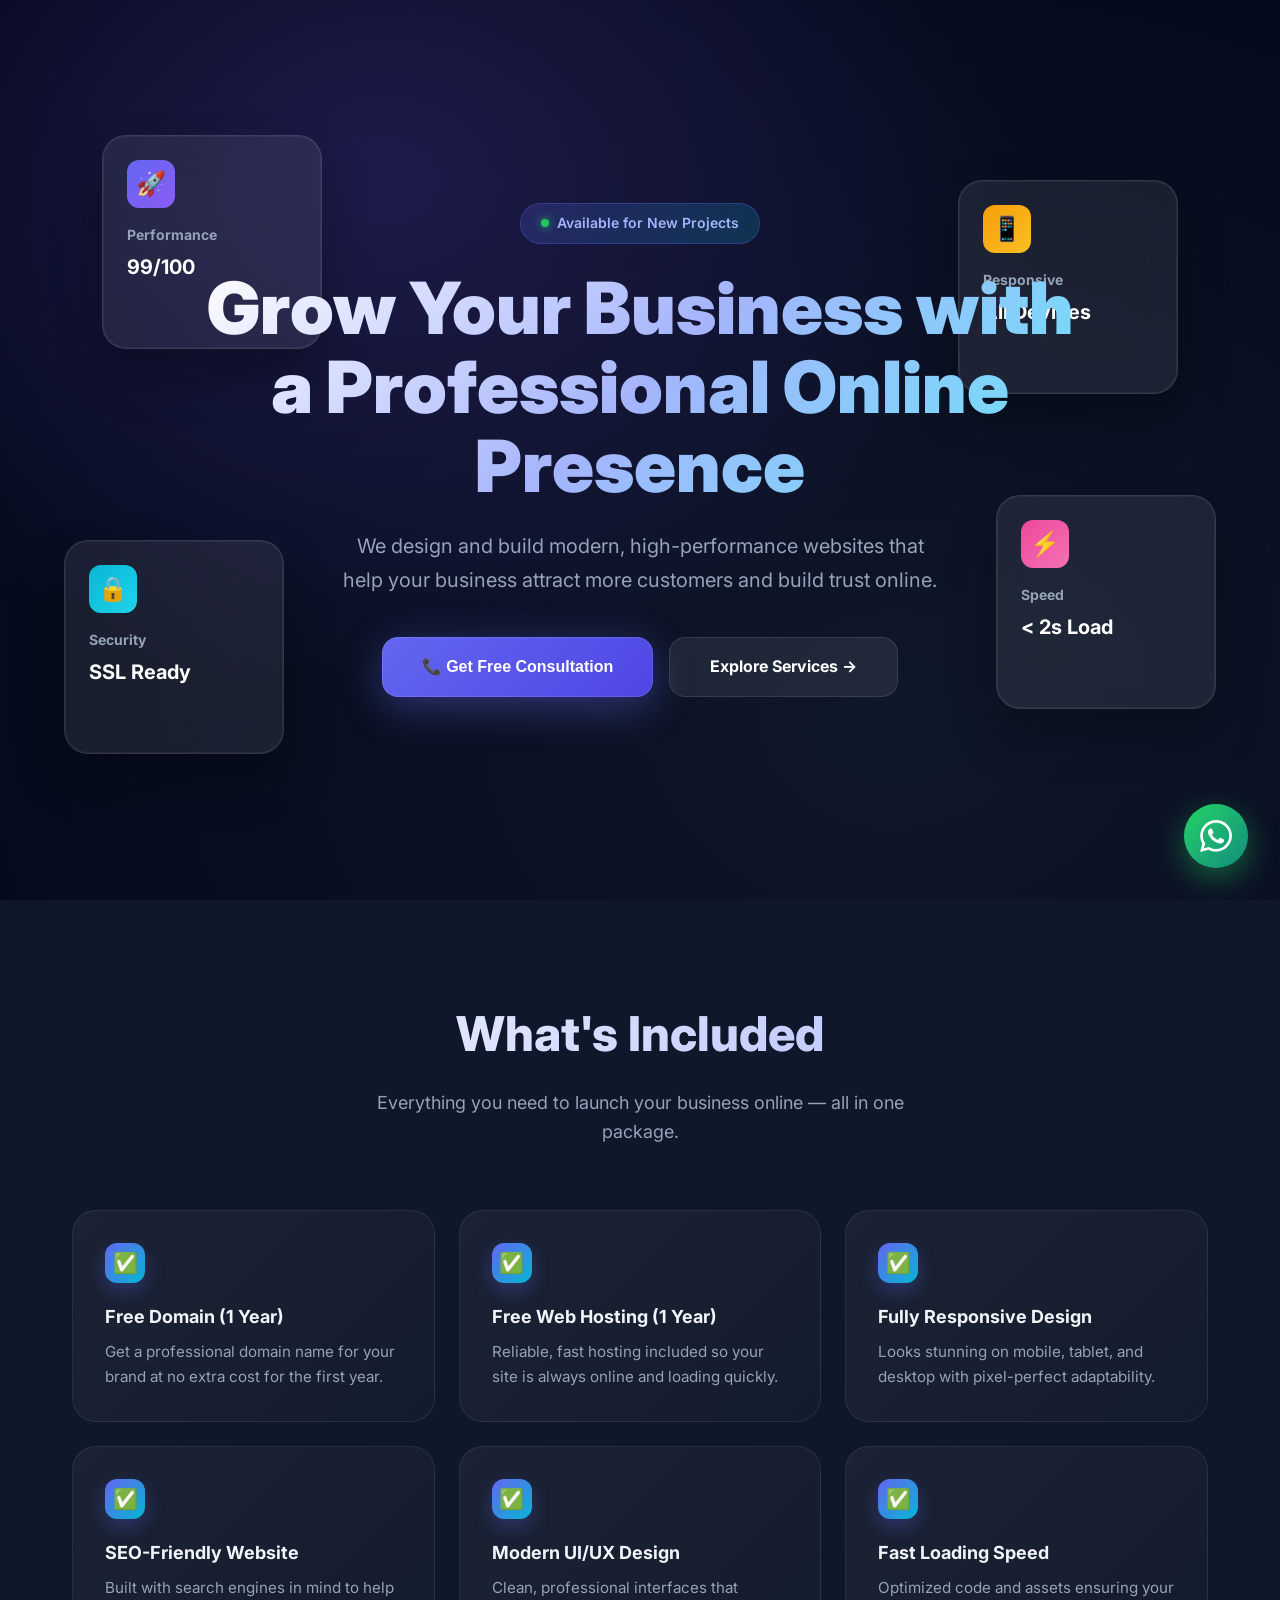
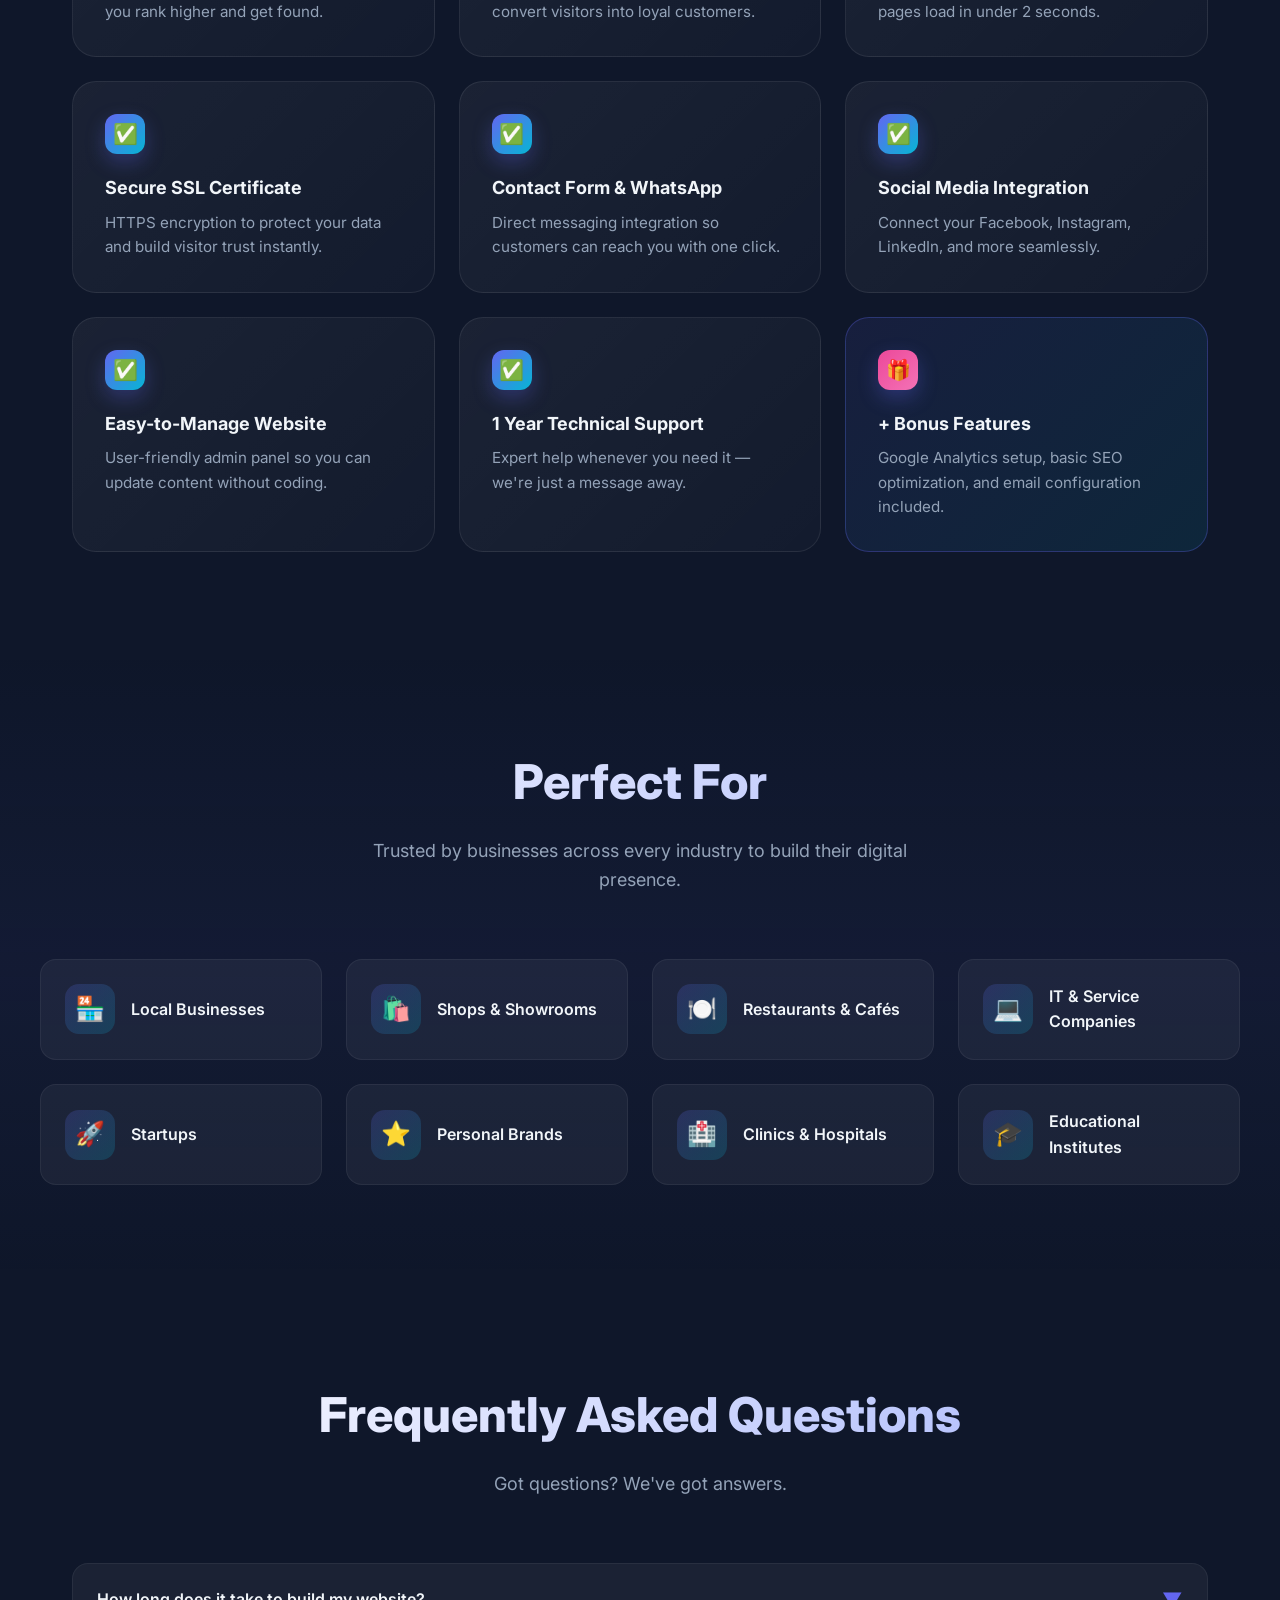
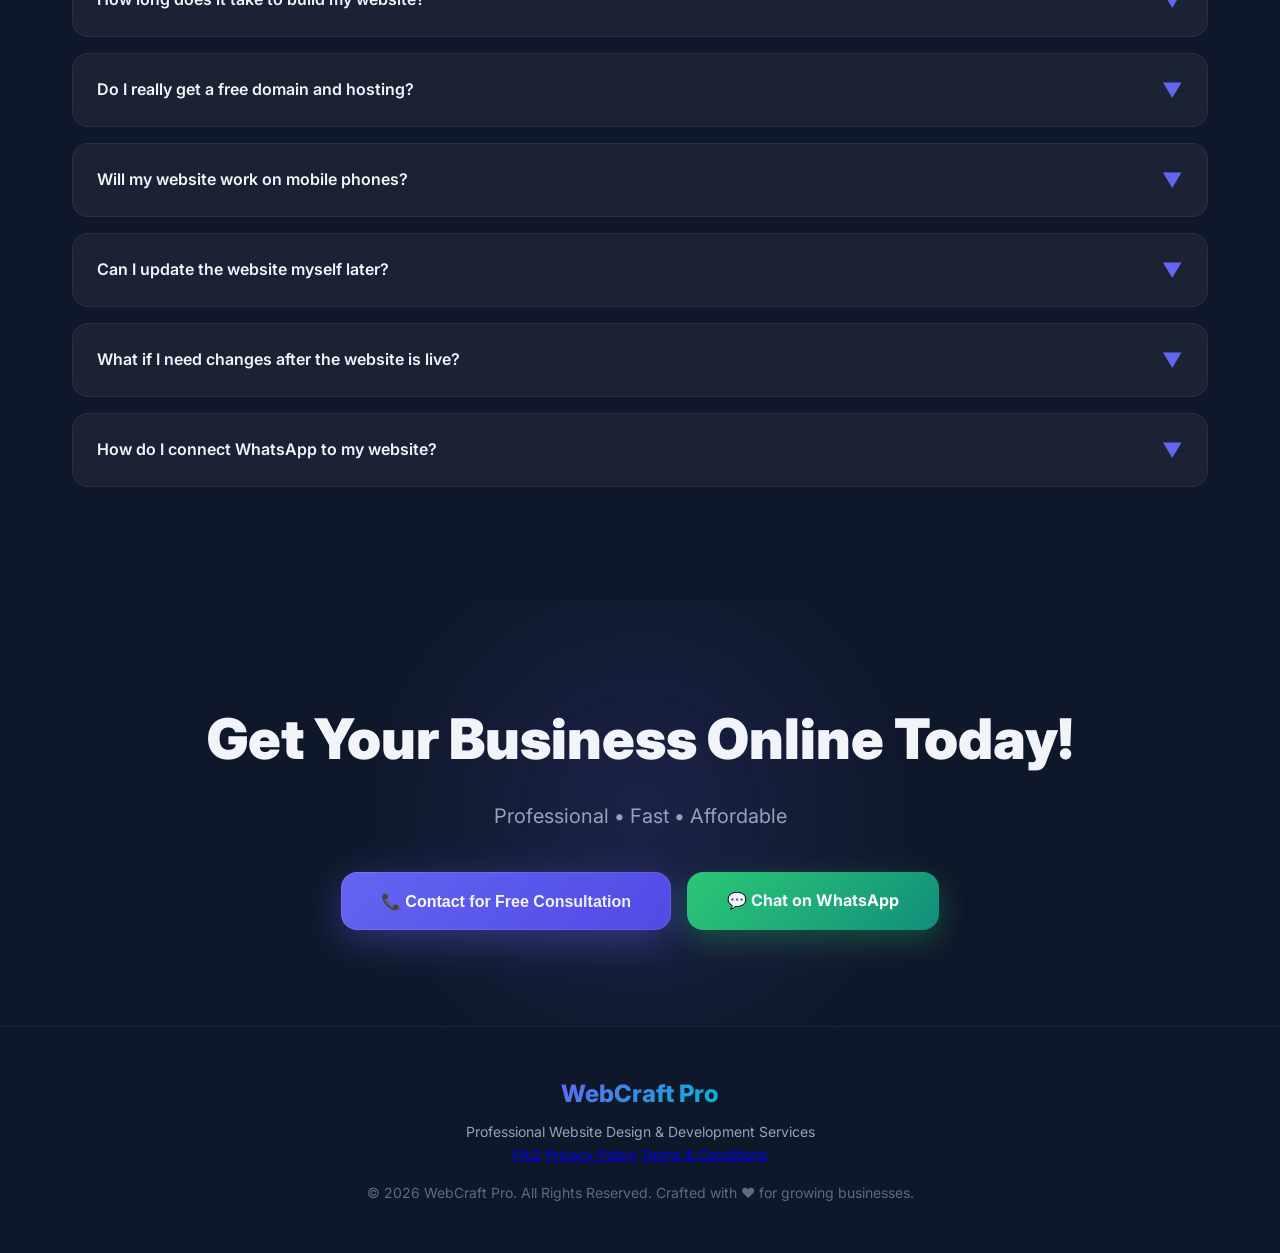
==== commit 87bfdde4: "Update index.html" ====
--- a/zenovo/index.html
+++ b/zenovo/index.html
@@ -3,19 +3,153 @@
 <head>
   <meta charset="UTF-8" />
   <meta name="viewport" content="width=device-width, initial-scale=1.0" />
-  <title>WebCraft Pro — Modern Website Design & Development</title>
-  <meta name="description" content="Professional website design & development services. Free domain, hosting, SSL, SEO, WhatsApp integration & 1 year support." />
+
+  <!-- CACHE BUSTING -->
+  <meta http-equiv="Cache-Control" content="no-cache, no-store, must-revalidate" />
+  <meta http-equiv="Pragma" content="no-cache" />
+  <meta http-equiv="Expires" content="0" />
+
+  <!-- SEO CORE -->
+  <title>WebCraft Pro — Modern Website Design & Development Services | Free Domain & Hosting</title>
+  <meta name="description" content="Professional website design & development for businesses. Free domain, hosting, SSL, SEO-friendly, WhatsApp integration, responsive design. 1 year support included. Get online today!" />
+  <meta name="keywords" content="website design, web development, business website, responsive design, SEO friendly website, free domain, free hosting, SSL certificate, WhatsApp integration, professional website, small business website, startup website" />
+  <meta name="author" content="WebCraft Pro" />
+  <meta name="robots" content="index, follow, max-image-preview:large, max-snippet:-1, max-video-preview:-1" />
+  <link rel="canonical" href="https://yourdomain.com/" />
+
+  <!-- OPEN GRAPH -->
+  <meta property="og:title" content="WebCraft Pro — Modern Website Design & Development Services" />
+  <meta property="og:description" content="We build modern, high-performance websites for businesses. Free domain, hosting, SSL, SEO & WhatsApp integration. Get your business online today!" />
+  <meta property="og:url" content="https://yourdomain.com/" />
+  <meta property="og:type" content="website" />
+  <meta property="og:site_name" content="WebCraft Pro" />
+  <meta property="og:image" content="https://yourdomain.com/og-image.jpg" />
+  <meta property="og:image:width" content="1200" />
+  <meta property="og:image:height" content="630" />
+  <meta property="og:locale" content="en_US" />
+
+  <!-- TWITTER CARD -->
+  <meta name="twitter:card" content="summary_large_image" />
+  <meta name="twitter:title" content="WebCraft Pro — Modern Website Design & Development" />
+  <meta name="twitter:description" content="Professional websites with free domain, hosting, SSL & WhatsApp. Launch your business online today!" />
+  <meta name="twitter:image" content="https://yourdomain.com/og-image.jpg" />
+
+  <!-- FAVICONS & MANIFEST -->
+  <link rel="apple-touch-icon" sizes="180x180" href="/apple-touch-icon.png" />
+  <link rel="icon" type="image/png" sizes="32x32" href="/favicon-32x32.png" />
+  <link rel="icon" type="image/png" sizes="16x16" href="/favicon-16x16.png" />
+  <link rel="manifest" href="/site.webmanifest" />
+  <meta name="theme-color" content="#6366f1" />
+
+  <!-- STRUCTURED DATA — LocalBusiness + Service -->
+  <script type="application/ld+json">
+  {
+    "@context": "https://schema.org",
+    "@graph": [
+      {
+        "@type": "WebSite",
+        "@id": "https://yourdomain.com/#website",
+        "url": "https://yourdomain.com/",
+        "name": "WebCraft Pro",
+        "description": "Professional website design and development services for businesses",
+        "publisher": { "@id": "https://yourdomain.com/#organization" }
+      },
+      {
+        "@type": "Organization",
+        "@id": "https://yourdomain.com/#organization",
+        "name": "WebCraft Pro",
+        "url": "https://yourdomain.com/",
+        "logo": "https://yourdomain.com/logo.png",
+        "sameAs": [
+          "https://facebook.com/webcraftpro",
+          "https://instagram.com/webcraftpro",
+          "https://linkedin.com/company/webcraftpro"
+        ],
+        "contactPoint": {
+          "@type": "ContactPoint",
+          "telephone": "+91-1234567890",
+          "contactType": "customer service",
+          "availableLanguage": ["English"]
+        }
+      },
+      {
+        "@type": "Service",
+        "@id": "https://yourdomain.com/#service",
+        "name": "Website Design & Development",
+        "provider": { "@id": "https://yourdomain.com/#organization" },
+        "areaServed": "Worldwide",
+        "hasOfferCatalog": {
+          "@type": "OfferCatalog",
+          "name": "Website Packages",
+          "itemListElement": [
+            {
+              "@type": "Offer",
+              "itemOffered": {
+                "@type": "Service",
+                "name": "Business Website Package",
+                "description": "Complete website with free domain, hosting, SSL, SEO, WhatsApp integration and 1 year support"
+              }
+            }
+          ]
+        }
+      }
+    ]
+  }
+  </script>
+
+  <!-- FAQ STRUCTURED DATA -->
+  <script type="application/ld+json">
+  {
+    "@context": "https://schema.org",
+    "@type": "FAQPage",
+    "mainEntity": [
+      {
+        "@type": "Question",
+        "name": "How long does it take to build my website?",
+        "acceptedAnswer": {
+          "@type": "Answer",
+          "text": "Most business websites are completed within 5-7 business days. Complex projects with custom features may take 10-14 days. We keep you updated at every stage."
+        }
+      },
+      {
+        "@type": "Question",
+        "name": "Do I really get a free domain and hosting?",
+        "acceptedAnswer": {
+          "@type": "Answer",
+          "text": "Yes! We include a free .com or .in domain and premium hosting for the first year. After that, you can renew at standard market rates or migrate anywhere you prefer."
+        }
+      },
+      {
+        "@type": "Question",
+        "name": "Will my website work on mobile phones?",
+        "acceptedAnswer": {
+          "@type": "Answer",
+          "text": "Absolutely. Every website we build is fully responsive, meaning it adapts beautifully to mobile phones, tablets, laptops, and desktops automatically."
+        }
+      },
+      {
+        "@type": "Question",
+        "name": "Can I update the website myself later?",
+        "acceptedAnswer": {
+          "@type": "Answer",
+          "text": "Yes! We build on user-friendly platforms or provide a simple admin panel. You'll be able to edit text, images, and add new pages without any coding knowledge."
+        }
+      }
+    ]
+  }
+  </script>
+
   <link rel="preconnect" href="https://fonts.googleapis.com">
   <link rel="preconnect" href="https://fonts.gstatic.com" crossorigin>
   <link href="https://fonts.googleapis.com/css2?family=Inter:wght@300;400;500;600;700;800;900&display=swap" rel="stylesheet">
   <link rel="stylesheet" href="style.css" />
+<base target="_blank">
 </head>
 <body>
 
-  <!-- Background Particles -->
   <canvas id="particles"></canvas>
 
-  <!-- HERO SECTION -->
+  <!-- HERO -->
   <section class="hero" id="home">
     <div class="floating-cards">
       <div class="float-card">
@@ -48,9 +182,7 @@
       <h1>Grow Your Business with a Professional Online Presence</h1>
       <p>We design and build modern, high-performance websites that help your business attract more customers and build trust online.</p>
       <div class="cta-group">
-        <button class="btn btn-primary" onclick="openModal()">
-          📞 Get Free Consultation
-        </button>
+        <button class="btn btn-primary" onclick="openModal()">📞 Get Free Consultation</button>
         <a href="#features" class="btn btn-ghost">Explore Services →</a>
       </div>
     </div>
@@ -206,7 +338,7 @@
     <p>Professional • Fast • Affordable</p>
     <div class="cta-group">
       <button class="btn btn-primary" onclick="openModal()">📞 Contact for Free Consultation</button>
-      <a href="https://wa.me/911234567890" target="_blank" class="btn btn-whatsapp">💬 Chat on WhatsApp</a>
+      <a href="https://wa.me/911234567890" target="_blank" rel="noopener noreferrer" class="btn btn-whatsapp">💬 Chat on WhatsApp</a>
     </div>
   </section>
 
@@ -214,13 +346,18 @@
   <footer>
     <div class="brand">WebCraft Pro</div>
     <p>Professional Website Design & Development Services</p>
-    <p class="copyright">© 2026 All Rights Reserved. Crafted with ❤️ for growing businesses.</p>
+    <nav class="footer-links">
+      <a href="/faq.html">FAQ</a>
+      <a href="/privacy-policy.html">Privacy Policy</a>
+      <a href="/terms-and-conditions.html">Terms & Conditions</a>
+    </nav>
+    <p class="copyright">© 2026 WebCraft Pro. All Rights Reserved. Crafted with ❤️ for growing businesses.</p>
   </footer>
 
-  <!-- WHATSAPP FLOAT BUTTON -->
+  <!-- WHATSAPP FLOAT -->
   <div class="whatsapp-float">
     <div class="whatsapp-tooltip">Chat with us on WhatsApp!</div>
-    <a href="https://wa.me/911234567890" target="_blank" class="whatsapp-btn" aria-label="Chat on WhatsApp">
+    <a href="https://wa.me/911234567890" target="_blank" rel="noopener noreferrer" class="whatsapp-btn" aria-label="Chat on WhatsApp">
       <svg width="32" height="32" viewBox="0 0 24 24" fill="white">
         <path d="M17.472 14.382c-.297-.149-1.758-.867-2.03-.967-.273-.099-.471-.148-.67.15-.197.297-.767.966-.94 1.164-.173.199-.347.223-.644.075-.297-.15-1.255-.463-2.39-1.475-.883-.788-1.48-1.761-1.653-2.059-.173-.297-.018-.458.13-.606.134-.133.298-.347.446-.52.149-.174.198-.298.298-.497.099-.198.05-.371-.025-.52-.075-.149-.669-1.612-.916-2.207-.242-.579-.487-.5-.669-.51-.173-.008-.371-.01-.57-.01-.198 0-.52.074-.792.372-.272.297-1.04 1.016-1.04 2.479 0 1.462 1.065 2.875 1.213 3.074.149.198 2.096 3.2 5.077 4.487.709.306 1.262.489 1.694.625.712.227 1.36.195 1.871.118.571-.085 1.758-.719 2.006-1.413.248-.694.248-1.289.173-1.413-.074-.124-.272-.198-.57-.347m-5.421 7.403h-.004a9.87 9.87 0 01-5.031-1.378l-.361-.214-3.741.982.998-3.648-.235-.374a9.86 9.86 0 01-1.51-5.26c.001-5.45 4.436-9.884 9.888-9.884 2.64 0 5.122 1.03 6.988 2.898a9.825 9.825 0 012.893 6.994c-.003 5.45-4.437 9.884-9.885 9.884m8.413-18.3A11.815 11.815 0 0012.05 0C5.495 0 .16 5.335.157 11.892c0 2.096.547 4.142 1.588 5.945L.057 24l6.305-1.654a11.882 11.882 0 005.683 1.448h.005c6.554 0 11.89-5.335 11.893-11.893a11.821 11.821 0 00-3.48-8.413z"/>
       </svg>
--- a/zenovo/style.css
+++ b/zenovo/style.css
@@ -1,226 +1,634 @@
-* { margin: 0; padding: 0; box-sizing: border-box; font-family: 'Poppins', sans-serif; }
+/* ============================================
+   WEBCRAFT PRO — 3D GLASSMORPHISM THEME
+   ============================================ */
 
 :root {
-  --bg: #0a0f1e;
-  --bg2: #111a33;
-  --card: #141d38;
-  --text: #e6ecff;
-  --muted: #8892b0;
-  --primary: #00d4ff;
-  --primary2: #0077ff;
-  --accent: #25d366;
-}
+  --primary: #6366f1;
+  --primary-dark: #4f46e5;
+  --accent: #06b6d4;
+  --dark: #0f172a;
+  --card-bg: rgba(255,255,255,0.05);
+  --glass: rgba(255,255,255,0.08);
+  --text: #f1f5f9;
+  --text-muted: #94a3b8;
+}
+
+* { margin: 0; padding: 0; box-sizing: border-box; }
 
 html { scroll-behavior: smooth; }
-body { background: var(--bg); color: var(--text); line-height: 1.6; overflow-x: hidden; }
-
-.container { max-width: 1200px; margin: 0 auto; padding: 0 24px; }
-
-.grad {
-  background: linear-gradient(90deg, var(--primary), var(--primary2));
-  -webkit-background-clip: text;
-  -webkit-text-fill-color: transparent;
-  background-clip: text;
-}
-
-/* NAVBAR */
-.navbar {
-  position: sticky;
-  top: 0;
-  background: rgba(10, 15, 30, 0.85);
-  backdrop-filter: blur(12px);
-  z-index: 100;
-  border-bottom: 1px solid rgba(255, 255, 255, 0.05);
-}
-.nav-inner { display: flex; align-items: center; justify-content: space-between; padding: 14px 24px; }
-.logo { display: flex; align-items: center; gap: 10px; text-decoration: none; color: var(--text); font-weight: 800; letter-spacing: 2px; }
-.logo img { width: 38px; height: 38px; border-radius: 8px; object-fit: cover; }
-.nav-links { display: flex; gap: 32px; list-style: none; }
-.nav-links a { color: var(--muted); text-decoration: none; font-weight: 500; transition: 0.2s; }
-.nav-links a:hover { color: var(--primary); }
-
-/* BUTTONS */
-.btn {
-  display: inline-block;
-  padding: 12px 22px;
-  border-radius: 10px;
-  text-decoration: none;
-  font-weight: 600;
-  transition: 0.25s;
-  border: none;
-  cursor: pointer;
-  font-size: 15px;
-}
-.btn-primary {
-  background: linear-gradient(135deg, var(--primary), var(--primary2));
-  color: #001;
-  box-shadow: 0 8px 24px rgba(0, 212, 255, 0.35);
-}
-.btn-primary:hover { transform: translateY(-2px); box-shadow: 0 12px 32px rgba(0, 212, 255, 0.5); }
-.btn-ghost { background: transparent; color: var(--text); border: 1px solid rgba(255, 255, 255, 0.15); }
-.btn-ghost:hover { border-color: var(--primary); color: var(--primary); }
-.btn-lg { padding: 16px 32px; font-size: 16px; }
-
-/* HERO */
+
+body {
+  font-family: 'Inter', sans-serif;
+  background: var(--dark);
+  color: var(--text);
+  overflow-x: hidden;
+  line-height: 1.6;
+}
+
+/* --- PARTICLES --- */
+#particles {
+  position: fixed;
+  top: 0; left: 0;
+  width: 100%; height: 100%;
+  pointer-events: none;
+  z-index: 0;
+}
+
+/* --- HERO --- */
 .hero {
-  padding: 80px 0 100px;
-  background:
-    radial-gradient(1200px 500px at 80% -10%, rgba(0, 119, 255, 0.25), transparent),
-    radial-gradient(800px 400px at 10% 20%, rgba(0, 212, 255, 0.15), transparent);
-}
-.hero-inner { display: grid; grid-template-columns: 1.2fr 1fr; gap: 60px; align-items: center; }
-.badge {
-  display: inline-block;
-  background: rgba(0, 212, 255, 0.1);
-  color: var(--primary);
-  padding: 8px 16px;
-  border-radius: 100px;
-  font-size: 13px;
-  font-weight: 600;
-  margin-bottom: 20px;
-  border: 1px solid rgba(0, 212, 255, 0.3);
-}
-.hero h1 { font-size: 56px; line-height: 1.1; font-weight: 800; margin-bottom: 20px; }
-.hero p { color: var(--muted); font-size: 18px; margin-bottom: 32px; max-width: 560px; }
-.cta-row { display: flex; gap: 14px; flex-wrap: wrap; margin-bottom: 48px; }
-.trust { display: flex; gap: 40px; }
-.trust div { display: flex; flex-direction: column; }
-.trust strong { font-size: 28px; color: var(--primary); }
-.trust span { color: var(--muted); font-size: 14px; }
-.hero-visual { position: relative; display: flex; justify-content: center; align-items: center; }
-.hero-visual img {
-  width: 100%;
-  max-width: 380px;
-  border-radius: 24px;
-  position: relative;
-  z-index: 2;
-  box-shadow: 0 30px 80px rgba(0, 119, 255, 0.35);
-}
-.glow {
-  position: absolute;
-  width: 400px;
-  height: 400px;
-  background: radial-gradient(circle, rgba(0, 212, 255, 0.4), transparent 70%);
-  filter: blur(60px);
-  animation: pulse 4s ease-in-out infinite;
-}
-@keyframes pulse {
-  0%, 100% { opacity: 0.6; transform: scale(1); }
-  50% { opacity: 1; transform: scale(1.1); }
-}
-
-/* SECTIONS */
-.section { padding: 90px 0; }
-.section.alt { background: var(--bg2); }
-.section-title { text-align: center; font-size: 42px; font-weight: 800; margin-bottom: 12px; }
-.section-sub { text-align: center; color: var(--muted); margin-bottom: 56px; font-size: 17px; }
-.grid-3 { display: grid; grid-template-columns: repeat(3, 1fr); gap: 24px; }
-.grid-4 { display: grid; grid-template-columns: repeat(4, 1fr); gap: 24px; }
-
-.card {
-  background: var(--card);
-  padding: 36px 28px;
-  border-radius: 16px;
-  border: 1px solid rgba(255, 255, 255, 0.05);
-  transition: 0.3s;
-}
-.card:hover {
-  transform: translateY(-6px);
-  border-color: var(--primary);
-  box-shadow: 0 20px 40px rgba(0, 212, 255, 0.15);
-}
-.card .icon { font-size: 44px; margin-bottom: 16px; }
-.card h3 { font-size: 22px; margin-bottom: 10px; }
-.card p { color: var(--muted); }
-
-.feature { text-align: center; padding: 24px; }
-.feature .icon { font-size: 36px; margin-bottom: 12px; }
-.feature h4 { font-size: 18px; margin-bottom: 6px; }
-.feature p { color: var(--muted); font-size: 14px; }
-
-/* PRICING */
-.price-card {
-  background: var(--card);
-  padding: 40px 28px;
-  border-radius: 16px;
-  border: 1px solid rgba(255, 255, 255, 0.05);
-  text-align: center;
-  position: relative;
-  transition: 0.3s;
-}
-.price-card:hover { transform: translateY(-6px); }
-.price-card.featured {
-  border-color: var(--primary);
-  background: linear-gradient(180deg, rgba(0, 212, 255, 0.08), var(--card));
-}
-.price-card .tag {
-  position: absolute;
-  top: -12px;
-  left: 50%;
-  transform: translateX(-50%);
-  background: linear-gradient(90deg, var(--primary), var(--primary2));
-  color: #001;
-  padding: 6px 16px;
-  border-radius: 100px;
-  font-size: 11px;
-  font-weight: 700;
-  letter-spacing: 1px;
-}
-.price-card h3 { font-size: 22px; margin-bottom: 16px; }
-.price { font-size: 44px; font-weight: 800; color: var(--primary); margin-bottom: 24px; }
-.price span { font-size: 20px; color: var(--muted); }
-.price-card ul { list-style: none; text-align: left; margin-bottom: 28px; }
-.price-card li { padding: 8px 0; color: var(--muted); border-bottom: 1px dashed rgba(255, 255, 255, 0.06); }
-
-/* CTA */
-.cta-section { background: linear-gradient(135deg, rgba(0, 212, 255, 0.1), rgba(0, 119, 255, 0.1)); }
-.cta-box { text-align: center; padding: 60px 20px; }
-.cta-box h2 { font-size: 38px; margin-bottom: 12px; }
-.cta-box p { color: var(--muted); margin-bottom: 28px; font-size: 17px; }
-.contact-info {
-  margin-top: 32px;
-  display: flex;
-  justify-content: center;
-  gap: 32px;
-  color: var(--muted);
-  flex-wrap: wrap;
-}
-
-/* FOOTER */
-.footer { background: #050813; padding: 32px 0; border-top: 1px solid rgba(255, 255, 255, 0.05); }
-.footer-inner { display: flex; justify-content: space-between; align-items: center; flex-wrap: wrap; gap: 16px; }
-.footer p { color: var(--muted); font-size: 14px; }
-
-/* WHATSAPP FLOAT */
-.whatsapp-float {
-  position: fixed;
-  bottom: 24px;
-  right: 24px;
-  width: 60px;
-  height: 60px;
-  background: var(--accent);
-  border-radius: 50%;
+  min-height: 100vh;
   display: flex;
   align-items: center;
   justify-content: center;
-  font-size: 30px;
+  position: relative;
+  perspective: 1200px;
+  padding: 2rem;
+  background: radial-gradient(ellipse at 30% 20%, #1e1b4b 0%, transparent 50%),
+              radial-gradient(ellipse at 70% 80%, #0f172a 0%, #020617 100%);
+}
+
+.hero-content {
+  position: relative;
+  z-index: 2;
+  text-align: center;
+  max-width: 900px;
+  transform-style: preserve-3d;
+  animation: floatHero 6s ease-in-out infinite;
+}
+
+@keyframes floatHero {
+  0%,100% { transform: translateY(0) rotateX(2deg); }
+  50% { transform: translateY(-20px) rotateX(-2deg); }
+}
+
+.badge {
+  display: inline-flex;
+  align-items: center;
+  gap: 0.5rem;
+  background: linear-gradient(135deg, rgba(99,102,241,0.2), rgba(6,182,212,0.2));
+  border: 1px solid rgba(99,102,241,0.3);
+  padding: 0.5rem 1.25rem;
+  border-radius: 9999px;
+  font-size: 0.875rem;
+  font-weight: 600;
+  color: #a5b4fc;
+  margin-bottom: 1.5rem;
+  backdrop-filter: blur(10px);
+}
+
+.pulse {
+  width: 8px; height: 8px;
+  background: #22c55e;
+  border-radius: 50%;
+  box-shadow: 0 0 10px #22c55e;
+  animation: pulse 2s infinite;
+}
+
+@keyframes pulse {
+  0%,100% { opacity: 1; transform: scale(1); }
+  50% { opacity: 0.5; transform: scale(1.3); }
+}
+
+.hero h1 {
+  font-size: clamp(2.5rem, 6vw, 4.5rem);
+  font-weight: 900;
+  line-height: 1.1;
+  background: linear-gradient(135deg, #fff 0%, #a5b4fc 50%, #67e8f9 100%);
+  -webkit-background-clip: text;
+  -webkit-text-fill-color: transparent;
+  margin-bottom: 1.5rem;
+}
+
+.hero p {
+  font-size: 1.25rem;
+  color: var(--text-muted);
+  max-width: 600px;
+  margin: 0 auto 2.5rem;
+  line-height: 1.7;
+}
+
+/* --- FLOATING 3D CARDS --- */
+.floating-cards {
+  position: absolute;
+  width: 100%; height: 100%;
+  top: 0; left: 0;
+  pointer-events: none;
+  perspective: 1000px;
+}
+
+.float-card {
+  position: absolute;
+  background: var(--glass);
+  backdrop-filter: blur(20px);
+  border: 1px solid rgba(255,255,255,0.1);
+  border-radius: 1.5rem;
+  padding: 1.5rem;
+  width: 220px;
+  transform-style: preserve-3d;
+  box-shadow: 0 25px 50px rgba(0,0,0,0.3), 0 0 0 1px rgba(255,255,255,0.05) inset;
+}
+
+.float-card:nth-child(1) { top: 15%; left: 8%; animation: float1 8s ease-in-out infinite; }
+.float-card:nth-child(2) { top: 60%; left: 5%; animation: float2 10s ease-in-out infinite; }
+.float-card:nth-child(3) { top: 20%; right: 8%; animation: float3 9s ease-in-out infinite; }
+.float-card:nth-child(4) { top: 55%; right: 5%; animation: float4 7s ease-in-out infinite; }
+
+@keyframes float1 { 0%,100%{transform:translateY(0) rotateY(-5deg) rotateX(5deg);} 50%{transform:translateY(-30px) rotateY(5deg) rotateX(-5deg);} }
+@keyframes float2 { 0%,100%{transform:translateY(0) rotateY(5deg) rotateX(-3deg);} 50%{transform:translateY(-25px) rotateY(-5deg) rotateX(3deg);} }
+@keyframes float3 { 0%,100%{transform:translateY(0) rotateY(5deg) rotateX(5deg);} 50%{transform:translateY(-35px) rotateY(-5deg) rotateX(-5deg);} }
+@keyframes float4 { 0%,100%{transform:translateY(0) rotateY(-3deg) rotateX(-5deg);} 50%{transform:translateY(-20px) rotateY(3deg) rotateX(5deg);} }
+
+.float-card .icon {
+  width: 48px; height: 48px;
+  border-radius: 12px;
+  display: flex; align-items: center; justify-content: center;
+  font-size: 1.5rem;
+  margin-bottom: 1rem;
+}
+
+.float-card h4 { font-size: 0.875rem; color: var(--text-muted); margin-bottom: 0.25rem; }
+.float-card p { font-size: 1.25rem; font-weight: 700; color: white; }
+
+/* --- BUTTONS --- */
+.cta-group {
+  display: flex;
+  gap: 1rem;
+  justify-content: center;
+  flex-wrap: wrap;
+}
+
+.btn {
+  padding: 1rem 2.5rem;
+  border-radius: 1rem;
+  font-weight: 700;
+  font-size: 1rem;
+  border: none;
+  cursor: pointer;
+  transition: all 0.3s ease;
   text-decoration: none;
-  box-shadow: 0 8px 24px rgba(37, 211, 102, 0.5);
-  z-index: 99;
-  animation: bounce 2s infinite;
-}
-.whatsapp-float:hover { transform: scale(1.1); }
-@keyframes bounce {
-  0%, 100% { transform: translateY(0); }
-  50% { transform: translateY(-6px); }
-}
-
-/* RESPONSIVE */
-@media (max-width: 900px) {
-  .nav-links { display: none; }
-  .hero-inner { grid-template-columns: 1fr; text-align: center; }
-  .hero h1 { font-size: 38px; }
-  .cta-row, .trust { justify-content: center; }
-  .grid-3, .grid-4 { grid-template-columns: 1fr; }
-  .section-title { font-size: 32px; }
-}+  display: inline-flex;
+  align-items: center;
+  gap: 0.5rem;
+}
+
+.btn-primary {
+  background: linear-gradient(135deg, var(--primary), var(--primary-dark));
+  color: white;
+  box-shadow: 0 10px 40px rgba(99,102,241,0.4), 0 0 0 1px rgba(255,255,255,0.1) inset;
+}
+
+.btn-primary:hover {
+  transform: translateY(-3px) scale(1.02);
+  box-shadow: 0 20px 60px rgba(99,102,241,0.5), 0 0 0 1px rgba(255,255,255,0.2) inset;
+}
+
+.btn-ghost {
+  background: var(--glass);
+  color: white;
+  border: 1px solid rgba(255,255,255,0.1);
+  backdrop-filter: blur(10px);
+}
+
+.btn-ghost:hover {
+  background: rgba(255,255,255,0.12);
+  transform: translateY(-3px);
+}
+
+.btn-whatsapp {
+  background: linear-gradient(135deg, #25d366, #128c7e);
+  color: white;
+  border: none;
+  box-shadow: 0 10px 30px rgba(37,211,102,0.3);
+}
+
+.btn-whatsapp:hover {
+  transform: translateY(-3px);
+  box-shadow: 0 15px 40px rgba(37,211,102,0.5);
+}
+
+/* --- SECTIONS --- */
+.features, .faq-section {
+  padding: 6rem 2rem;
+  max-width: 1200px;
+  margin: 0 auto;
+  position: relative;
+  z-index: 1;
+}
+
+.section-header {
+  text-align: center;
+  margin-bottom: 4rem;
+}
+
+.section-header h2 {
+  font-size: clamp(2rem, 4vw, 3rem);
+  font-weight: 800;
+  margin-bottom: 1rem;
+  background: linear-gradient(135deg, #fff, #a5b4fc);
+  -webkit-background-clip: text;
+  -webkit-text-fill-color: transparent;
+}
+
+.section-header p { color: var(--text-muted); font-size: 1.125rem; max-width: 600px; margin: 0 auto; }
+
+/* --- FEATURES GRID --- */
+.features-grid {
+  display: grid;
+  grid-template-columns: repeat(auto-fit, minmax(300px, 1fr));
+  gap: 1.5rem;
+  perspective: 1000px;
+}
+
+.feature-card {
+  background: linear-gradient(135deg, rgba(255,255,255,0.05), rgba(255,255,255,0.02));
+  border: 1px solid rgba(255,255,255,0.08);
+  border-radius: 1.5rem;
+  padding: 2rem;
+  position: relative;
+  overflow: hidden;
+  transition: all 0.4s ease;
+  transform-style: preserve-3d;
+}
+
+.feature-card::before {
+  content: '';
+  position: absolute;
+  top: 0; left: 0; right: 0; height: 3px;
+  background: linear-gradient(90deg, var(--primary), var(--accent));
+  opacity: 0;
+  transition: opacity 0.3s;
+}
+
+.feature-card:hover {
+  transform: translateY(-10px) rotateX(5deg);
+  border-color: rgba(99,102,241,0.3);
+  box-shadow: 0 30px 60px rgba(0,0,0,0.4), 0 0 40px rgba(99,102,241,0.1);
+}
+
+.feature-card:hover::before { opacity: 1; }
+
+.feature-card.highlight {
+  background: linear-gradient(135deg, rgba(99,102,241,0.1), rgba(6,182,212,0.1));
+  border-color: rgba(99,102,241,0.3);
+}
+
+.feature-card .check {
+  width: 40px; height: 40px;
+  background: linear-gradient(135deg, var(--primary), var(--accent));
+  border-radius: 12px;
+  display: flex; align-items: center; justify-content: center;
+  font-size: 1.25rem;
+  margin-bottom: 1.25rem;
+  box-shadow: 0 8px 20px rgba(99,102,241,0.3);
+}
+
+.feature-card .check.bonus {
+  background: linear-gradient(135deg, #ec4899, #f472b6);
+}
+
+.feature-card h3 { font-size: 1.125rem; font-weight: 700; margin-bottom: 0.5rem; }
+.feature-card p { color: var(--text-muted); font-size: 0.95rem; line-height: 1.6; }
+
+/* --- PERFECT FOR --- */
+.perfect-for {
+  padding: 6rem 2rem;
+  background: linear-gradient(180deg, transparent, rgba(99,102,241,0.05), transparent);
+  position: relative;
+  z-index: 1;
+}
+
+.perfect-grid {
+  display: grid;
+  grid-template-columns: repeat(auto-fit, minmax(250px, 1fr));
+  gap: 1.5rem;
+  max-width: 1200px;
+  margin: 0 auto;
+}
+
+.perfect-card {
+  background: var(--card-bg);
+  border: 1px solid rgba(255,255,255,0.06);
+  border-radius: 1rem;
+  padding: 1.5rem;
+  display: flex;
+  align-items: center;
+  gap: 1rem;
+  transition: all 0.3s ease;
+  cursor: default;
+}
+
+.perfect-card:hover {
+  background: rgba(255,255,255,0.08);
+  transform: translateX(10px);
+  border-color: rgba(99,102,241,0.2);
+}
+
+.perfect-card .icon-box {
+  width: 50px; height: 50px;
+  border-radius: 14px;
+  background: linear-gradient(135deg, rgba(99,102,241,0.2), rgba(6,182,212,0.2));
+  display: flex; align-items: center; justify-content: center;
+  font-size: 1.5rem;
+  flex-shrink: 0;
+}
+
+.perfect-card h4 { font-weight: 600; font-size: 1rem; }
+
+/* --- FAQ --- */
+.faq-item {
+  background: var(--card-bg);
+  border: 1px solid rgba(255,255,255,0.06);
+  border-radius: 1rem;
+  margin-bottom: 1rem;
+  overflow: hidden;
+  transition: all 0.3s ease;
+}
+
+.faq-item:hover { border-color: rgba(99,102,241,0.2); }
+
+.faq-question {
+  padding: 1.25rem 1.5rem;
+  display: flex;
+  justify-content: space-between;
+  align-items: center;
+  cursor: pointer;
+  font-weight: 600;
+  font-size: 1rem;
+  user-select: none;
+}
+
+.faq-question .arrow {
+  transition: transform 0.3s ease;
+  color: var(--primary);
+  font-size: 1.25rem;
+}
+
+.faq-item.active .arrow { transform: rotate(180deg); }
+
+.faq-answer {
+  max-height: 0;
+  overflow: hidden;
+  transition: max-height 0.4s ease, padding 0.4s ease;
+  padding: 0 1.5rem;
+  color: var(--text-muted);
+  line-height: 1.7;
+}
+
+.faq-item.active .faq-answer {
+  max-height: 300px;
+  padding: 0 1.5rem 1.25rem;
+}
+
+/* --- CTA --- */
+.cta-section {
+  padding: 6rem 2rem;
+  text-align: center;
+  position: relative;
+  overflow: hidden;
+  z-index: 1;
+}
+
+.cta-section::before {
+  content: '';
+  position: absolute;
+  top: 50%; left: 50%;
+  width: 600px; height: 600px;
+  background: radial-gradient(circle, rgba(99,102,241,0.15), transparent 70%);
+  transform: translate(-50%, -50%);
+  pointer-events: none;
+}
+
+.cta-section h2 {
+  font-size: clamp(2rem, 5vw, 3.5rem);
+  font-weight: 900;
+  margin-bottom: 1rem;
+  position: relative;
+  z-index: 1;
+}
+
+.cta-section p {
+  color: var(--text-muted);
+  font-size: 1.25rem;
+  margin-bottom: 2.5rem;
+  position: relative;
+  z-index: 1;
+}
+
+/* --- FOOTER --- */
+footer {
+  border-top: 1px solid rgba(255,255,255,0.06);
+  padding: 3rem 2rem;
+  text-align: center;
+  color: var(--text-muted);
+  font-size: 0.875rem;
+  position: relative;
+  z-index: 1;
+}
+
+footer .brand {
+  font-size: 1.5rem;
+  font-weight: 800;
+  background: linear-gradient(135deg, var(--primary), var(--accent));
+  -webkit-background-clip: text;
+  -webkit-text-fill-color: transparent;
+  margin-bottom: 0.5rem;
+  display: inline-block;
+}
+
+footer .copyright { margin-top: 1rem; opacity: 0.6; }
+
+/* --- WHATSAPP FLOAT --- */
+.whatsapp-float {
+  position: fixed;
+  bottom: 2rem;
+  right: 2rem;
+  z-index: 1000;
+  animation: whatsappBounce 2s ease-in-out infinite;
+}
+
+@keyframes whatsappBounce {
+  0%,100% { transform: translateY(0); }
+  50% { transform: translateY(-10px); }
+}
+
+.whatsapp-btn {
+  width: 64px; height: 64px;
+  border-radius: 50%;
+  background: linear-gradient(135deg, #25d366, #128c7e);
+  display: flex; align-items: center; justify-content: center;
+  box-shadow: 0 10px 30px rgba(37,211,102,0.4);
+  cursor: pointer;
+  border: none;
+  transition: all 0.3s ease;
+  position: relative;
+  text-decoration: none;
+}
+
+.whatsapp-btn:hover {
+  transform: scale(1.1);
+  box-shadow: 0 15px 40px rgba(37,211,102,0.6);
+}
+
+.whatsapp-btn::after {
+  content: '';
+  position: absolute;
+  width: 100%; height: 100%;
+  border-radius: 50%;
+  background: rgba(37,211,102,0.3);
+  animation: ripple 2s infinite;
+  z-index: -1;
+}
+
+@keyframes ripple {
+  0% { transform: scale(1); opacity: 1; }
+  100% { transform: scale(1.8); opacity: 0; }
+}
+
+.whatsapp-tooltip {
+  position: absolute;
+  right: 80px;
+  top: 50%;
+  transform: translateY(-50%);
+  background: white;
+  color: #333;
+  padding: 0.5rem 1rem;
+  border-radius: 0.75rem;
+  font-size: 0.875rem;
+  font-weight: 600;
+  white-space: nowrap;
+  opacity: 0;
+  pointer-events: none;
+  transition: opacity 0.3s;
+  box-shadow: 0 4px 12px rgba(0,0,0,0.15);
+}
+
+.whatsapp-float:hover .whatsapp-tooltip { opacity: 1; }
+
+/* --- MODAL --- */
+.modal-overlay {
+  position: fixed;
+  top: 0; left: 0; right: 0; bottom: 0;
+  background: rgba(0,0,0,0.8);
+  backdrop-filter: blur(10px);
+  z-index: 2000;
+  display: flex;
+  align-items: center;
+  justify-content: center;
+  opacity: 0;
+  pointer-events: none;
+  transition: opacity 0.3s ease;
+}
+
+.modal-overlay.active { opacity: 1; pointer-events: all; }
+
+.modal {
+  background: linear-gradient(135deg, #1e293b, #0f172a);
+  border: 1px solid rgba(255,255,255,0.1);
+  border-radius: 1.5rem;
+  padding: 2.5rem;
+  max-width: 450px;
+  width: 90%;
+  transform: scale(0.9) translateY(20px);
+  transition: transform 0.3s ease;
+  position: relative;
+}
+
+.modal-overlay.active .modal { transform: scale(1) translateY(0); }
+
+.modal h3 {
+  font-size: 1.5rem;
+  margin-bottom: 0.5rem;
+  background: linear-gradient(135deg, #fff, #a5b4fc);
+  -webkit-background-clip: text;
+  -webkit-text-fill-color: transparent;
+}
+
+.modal p { color: var(--text-muted); margin-bottom: 1.5rem; }
+
+.form-group { margin-bottom: 1rem; }
+
+.form-group label {
+  display: block;
+  font-size: 0.875rem;
+  font-weight: 600;
+  margin-bottom: 0.5rem;
+  color: var(--text-muted);
+}
+
+.form-group input,
+.form-group textarea {
+  width: 100%;
+  padding: 0.875rem 1rem;
+  background: rgba(255,255,255,0.05);
+  border: 1px solid rgba(255,255,255,0.1);
+  border-radius: 0.75rem;
+  color: white;
+  font-family: inherit;
+  font-size: 1rem;
+  outline: none;
+  transition: all 0.3s;
+}
+
+.form-group input:focus,
+.form-group textarea:focus {
+  border-color: var(--primary);
+  box-shadow: 0 0 0 3px rgba(99,102,241,0.2);
+}
+
+.form-group textarea { resize: vertical; min-height: 100px; }
+
+.modal-close {
+  position: absolute;
+  top: 1rem; right: 1rem;
+  width: 36px; height: 36px;
+  border-radius: 50%;
+  background: rgba(255,255,255,0.05);
+  border: 1px solid rgba(255,255,255,0.1);
+  color: white;
+  font-size: 1.25rem;
+  cursor: pointer;
+  display: flex; align-items: center; justify-content: center;
+  transition: all 0.3s;
+}
+
+.modal-close:hover { background: rgba(255,255,255,0.1); transform: rotate(90deg); }
+
+.success-msg {
+  display: none;
+  text-align: center;
+  padding: 2rem 0;
+}
+
+.success-msg .check-circle {
+  width: 64px; height: 64px;
+  background: linear-gradient(135deg, #22c55e, #16a34a);
+  border-radius: 50%;
+  display: flex; align-items: center; justify-content: center;
+  font-size: 2rem;
+  margin: 0 auto 1rem;
+  box-shadow: 0 10px 30px rgba(34,197,94,0.3);
+}
+
+.success-msg h3 { color: white; margin-bottom: 0.5rem; }
+
+/* --- SCROLL REVEAL --- */
+.reveal {
+  opacity: 0;
+  transform: translateY(40px);
+  transition: all 0.8s ease;
+}
+
+.reveal.visible {
+  opacity: 1;
+  transform: translateY(0);
+}
+
+/* --- RESPONSIVE --- */
+@media (max-width: 768px) {
+  .floating-cards { display: none; }
+  .hero { padding: 4rem 1.5rem; }
+  .features { padding: 4rem 1.5rem; }
+  .perfect-for { padding: 4rem 1.5rem; }
+  .whatsapp-float { bottom: 1rem; right: 1rem; }
+  .whatsapp-tooltip { display: none; }
+}
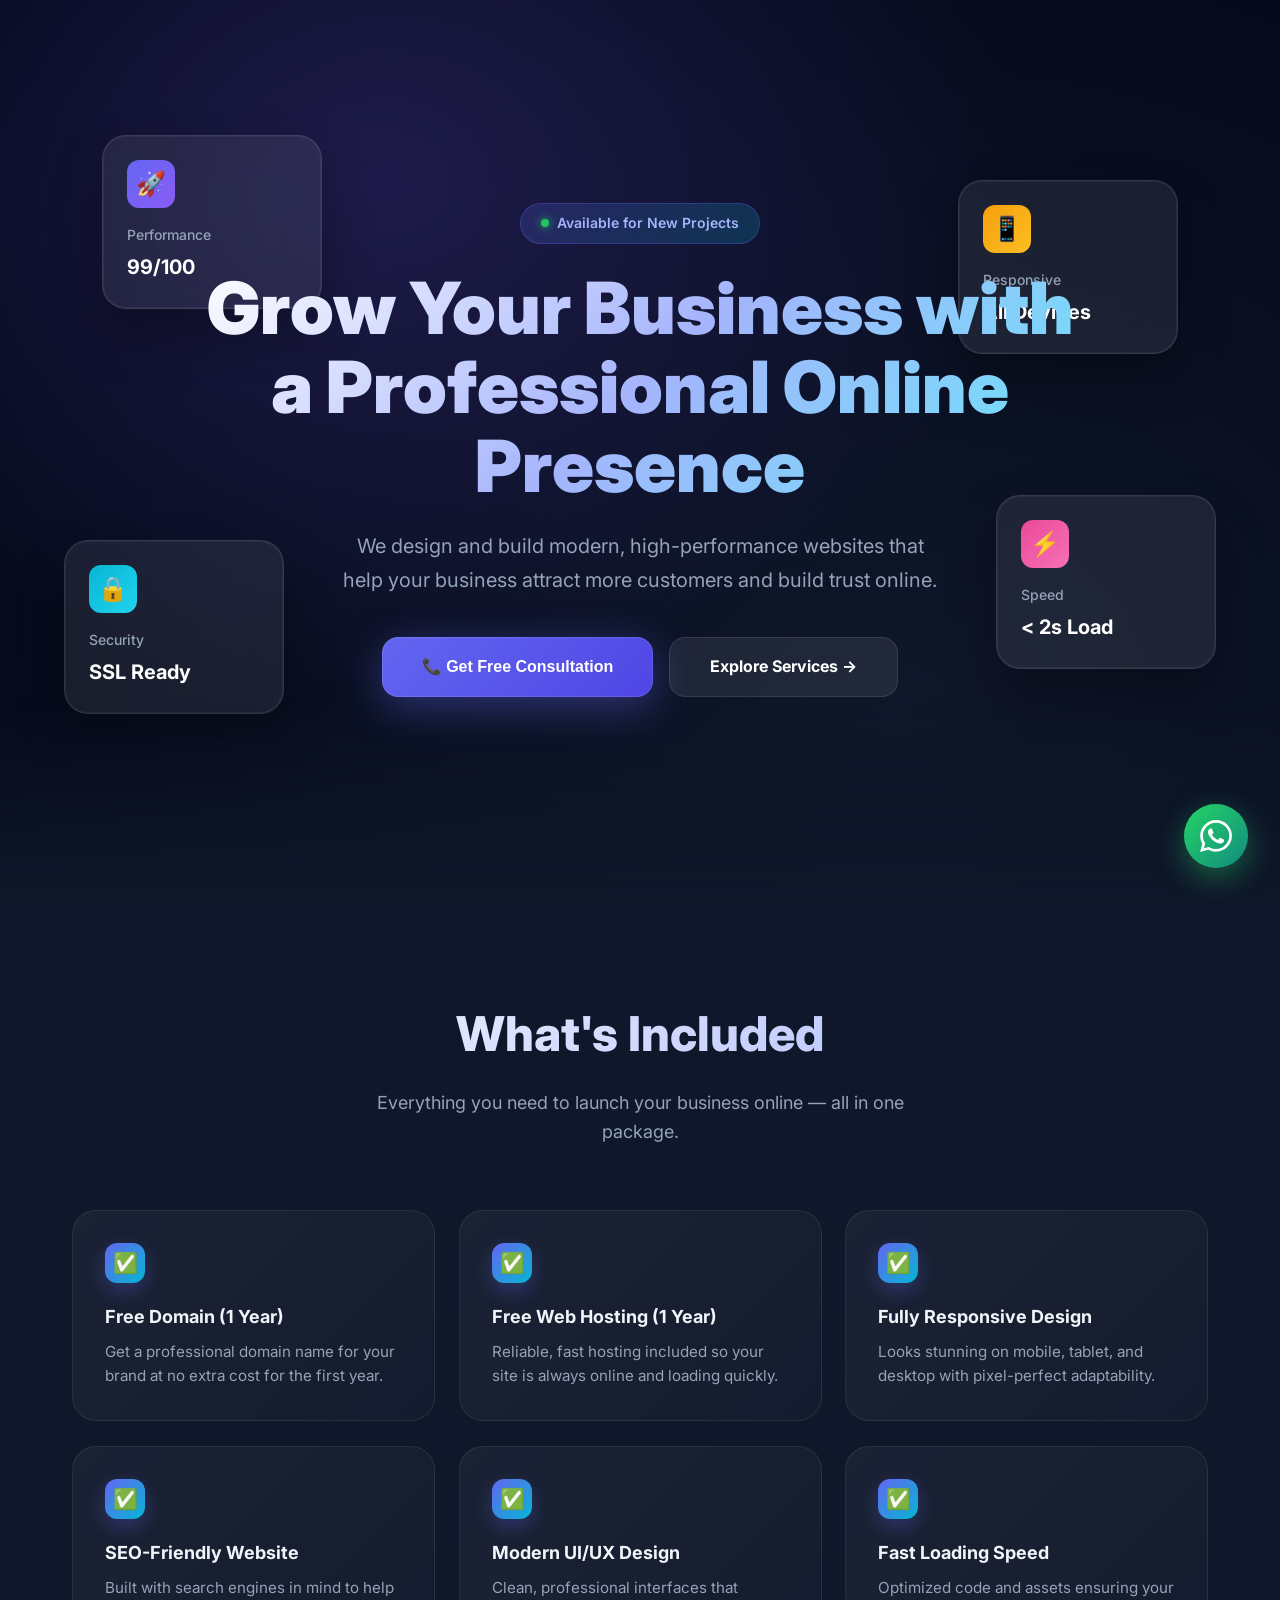
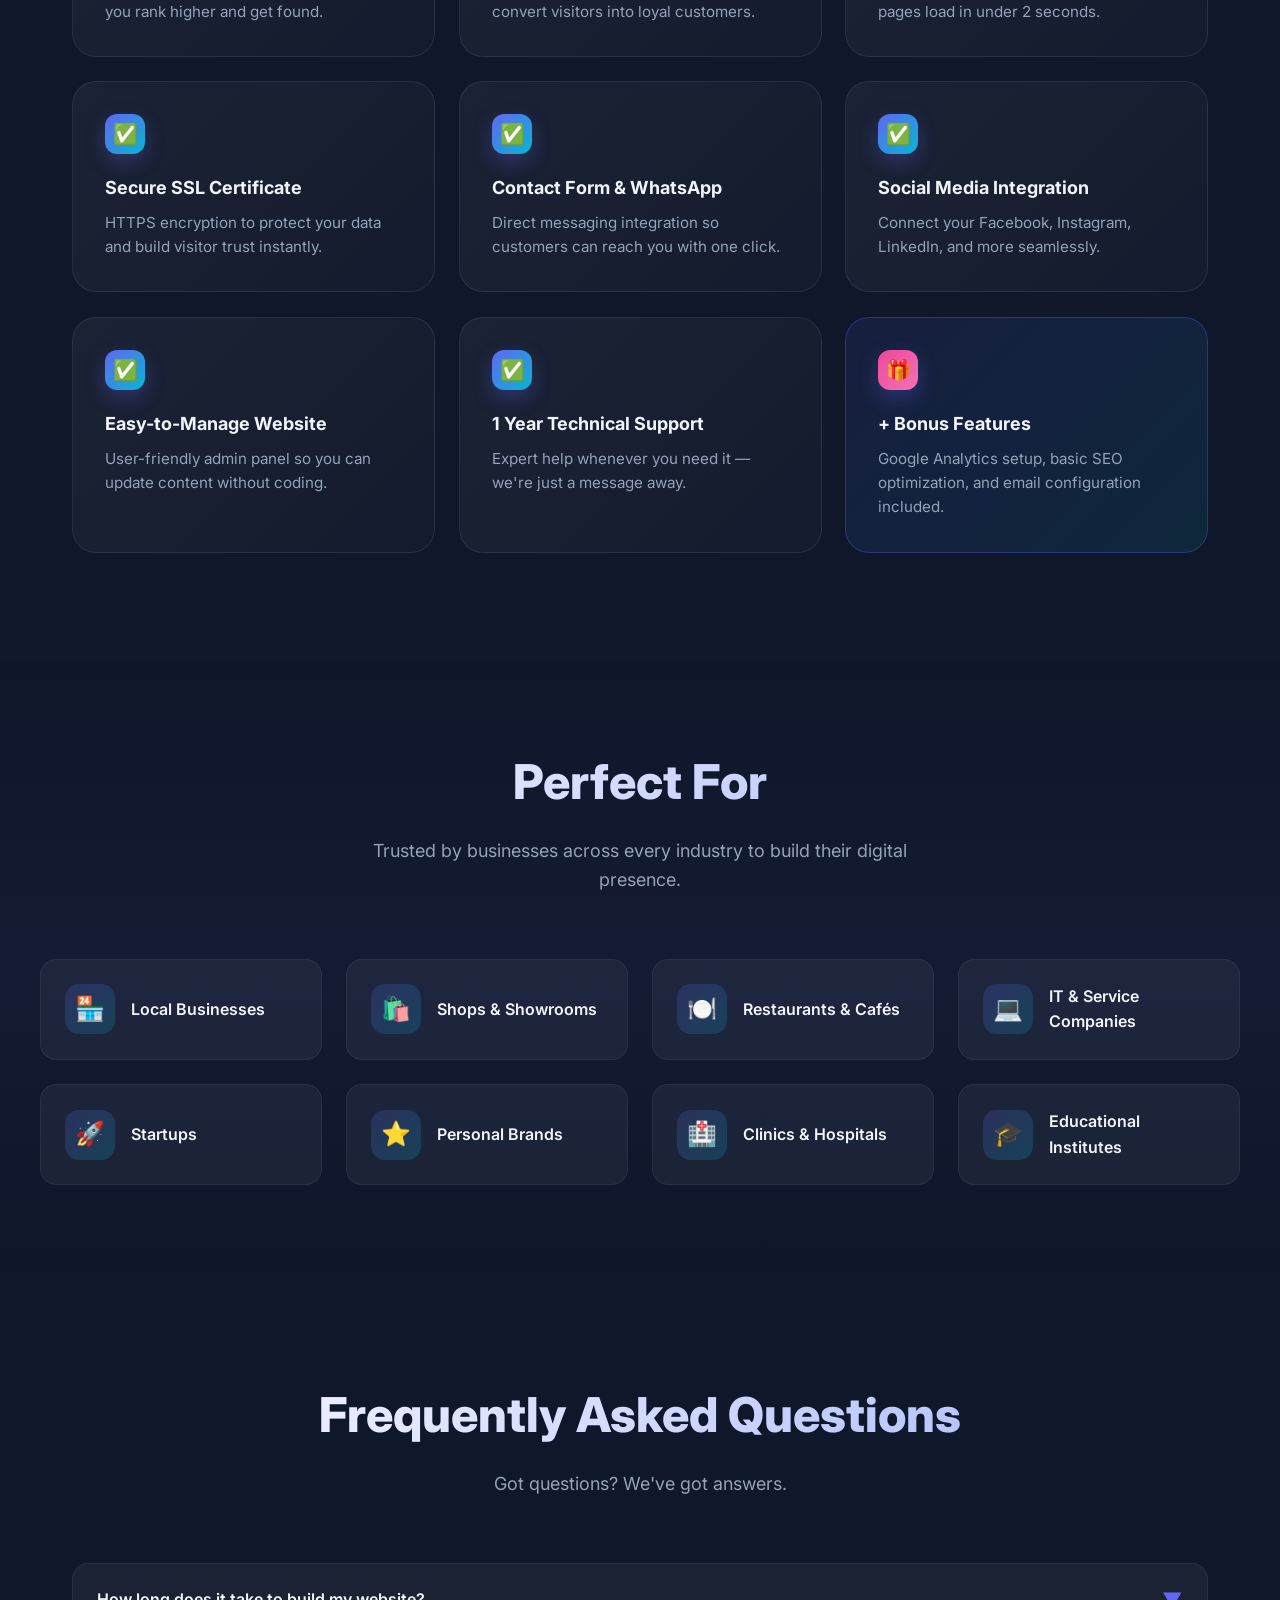
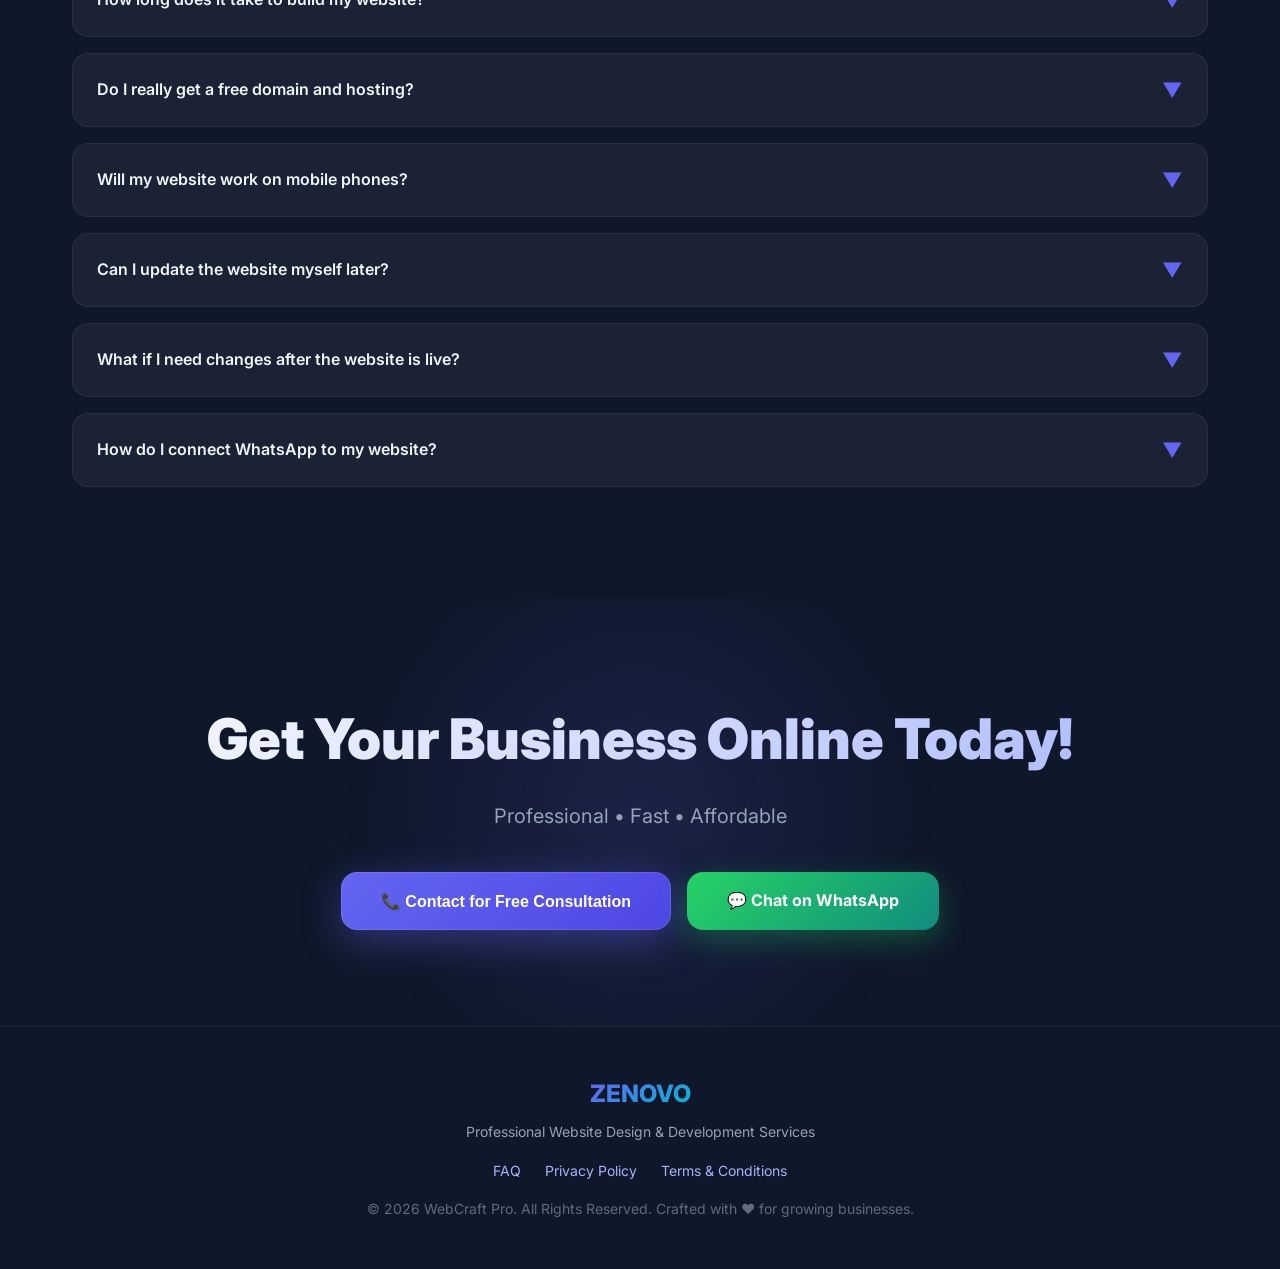
==== commit 630c218d: "Update index.html" ====
--- a/zenovo/index.html
+++ b/zenovo/index.html
@@ -142,7 +142,933 @@
   <link rel="preconnect" href="https://fonts.googleapis.com">
   <link rel="preconnect" href="https://fonts.gstatic.com" crossorigin>
   <link href="https://fonts.googleapis.com/css2?family=Inter:wght@300;400;500;600;700;800;900&display=swap" rel="stylesheet">
-  <link rel="stylesheet" href="style.css" />
+  <style>
+/* ============================================
+   WEBCRAFT PRO — 3D GLASSMORPHISM THEME
+   Complete CSS for all pages
+   ============================================ */
+
+:root {
+  --primary: #6366f1;
+  --primary-dark: #4f46e5;
+  --accent: #06b6d4;
+  --dark: #0f172a;
+  --card-bg: rgba(255,255,255,0.05);
+  --glass: rgba(255,255,255,0.08);
+  --text: #f1f5f9;
+  --text-muted: #94a3b8;
+  --border: rgba(255,255,255,0.08);
+  --shadow: 0 25px 50px rgba(0,0,0,0.3);
+}
+
+* { margin: 0; padding: 0; box-sizing: border-box; }
+
+html { scroll-behavior: smooth; }
+
+body {
+  font-family: 'Inter', -apple-system, BlinkMacSystemFont, 'Segoe UI', sans-serif;
+  background: var(--dark);
+  color: var(--text);
+  overflow-x: hidden;
+  line-height: 1.6;
+  -webkit-font-smoothing: antialiased;
+  -moz-osx-font-smoothing: grayscale;
+}
+
+/* ============================================
+   PARTICLES BACKGROUND
+   ============================================ */
+#particles {
+  position: fixed;
+  top: 0; left: 0;
+  width: 100%; height: 100%;
+  pointer-events: none;
+  z-index: 0;
+}
+
+/* ============================================
+   HERO SECTION
+   ============================================ */
+.hero {
+  min-height: 100vh;
+  display: flex;
+  align-items: center;
+  justify-content: center;
+  position: relative;
+  perspective: 1200px;
+  padding: 2rem;
+  background:
+    radial-gradient(ellipse at 30% 20%, #1e1b4b 0%, transparent 50%),
+    radial-gradient(ellipse at 70% 80%, #0f172a 0%, #020617 100%);
+  overflow: hidden;
+}
+
+.hero::after {
+  content: '';
+  position: absolute;
+  bottom: 0; left: 0; right: 0;
+  height: 200px;
+  background: linear-gradient(to top, var(--dark), transparent);
+  pointer-events: none;
+  z-index: 1;
+}
+
+.hero-content {
+  position: relative;
+  z-index: 2;
+  text-align: center;
+  max-width: 900px;
+  transform-style: preserve-3d;
+  animation: floatHero 6s ease-in-out infinite;
+}
+
+@keyframes floatHero {
+  0%, 100% { transform: translateY(0) rotateX(2deg); }
+  50% { transform: translateY(-20px) rotateX(-2deg); }
+}
+
+/* Badge */
+.badge {
+  display: inline-flex;
+  align-items: center;
+  gap: 0.5rem;
+  background: linear-gradient(135deg, rgba(99,102,241,0.2), rgba(6,182,212,0.2));
+  border: 1px solid rgba(99,102,241,0.3);
+  padding: 0.5rem 1.25rem;
+  border-radius: 9999px;
+  font-size: 0.875rem;
+  font-weight: 600;
+  color: #a5b4fc;
+  margin-bottom: 1.5rem;
+  backdrop-filter: blur(10px);
+  -webkit-backdrop-filter: blur(10px);
+}
+
+.pulse {
+  width: 8px; height: 8px;
+  background: #22c55e;
+  border-radius: 50%;
+  box-shadow: 0 0 10px #22c55e;
+  animation: pulse 2s infinite;
+}
+
+@keyframes pulse {
+  0%, 100% { opacity: 1; transform: scale(1); }
+  50% { opacity: 0.5; transform: scale(1.3); }
+}
+
+.hero h1 {
+  font-size: clamp(2.5rem, 6vw, 4.5rem);
+  font-weight: 900;
+  line-height: 1.1;
+  background: linear-gradient(135deg, #fff 0%, #a5b4fc 50%, #67e8f9 100%);
+  -webkit-background-clip: text;
+  -webkit-text-fill-color: transparent;
+  background-clip: text;
+  margin-bottom: 1.5rem;
+}
+
+.hero p {
+  font-size: 1.25rem;
+  color: var(--text-muted);
+  max-width: 600px;
+  margin: 0 auto 2.5rem;
+  line-height: 1.7;
+}
+
+/* ============================================
+   FLOATING 3D CARDS (Hero Background)
+   ============================================ */
+.floating-cards {
+  position: absolute;
+  width: 100%; height: 100%;
+  top: 0; left: 0;
+  pointer-events: none;
+  perspective: 1000px;
+  z-index: 1;
+}
+
+.float-card {
+  position: absolute;
+  background: var(--glass);
+  backdrop-filter: blur(20px);
+  -webkit-backdrop-filter: blur(20px);
+  border: 1px solid rgba(255,255,255,0.1);
+  border-radius: 1.5rem;
+  padding: 1.5rem;
+  width: 220px;
+  transform-style: preserve-3d;
+  box-shadow: var(--shadow), 0 0 0 1px rgba(255,255,255,0.05) inset;
+}
+
+.float-card:nth-child(1) { top: 15%; left: 8%; animation: float1 8s ease-in-out infinite; }
+.float-card:nth-child(2) { top: 60%; left: 5%; animation: float2 10s ease-in-out infinite; }
+.float-card:nth-child(3) { top: 20%; right: 8%; animation: float3 9s ease-in-out infinite; }
+.float-card:nth-child(4) { top: 55%; right: 5%; animation: float4 7s ease-in-out infinite; }
+
+@keyframes float1 {
+  0%, 100% { transform: translateY(0) rotateY(-5deg) rotateX(5deg); }
+  50% { transform: translateY(-30px) rotateY(5deg) rotateX(-5deg); }
+}
+@keyframes float2 {
+  0%, 100% { transform: translateY(0) rotateY(5deg) rotateX(-3deg); }
+  50% { transform: translateY(-25px) rotateY(-5deg) rotateX(3deg); }
+}
+@keyframes float3 {
+  0%, 100% { transform: translateY(0) rotateY(5deg) rotateX(5deg); }
+  50% { transform: translateY(-35px) rotateY(-5deg) rotateX(-5deg); }
+}
+@keyframes float4 {
+  0%, 100% { transform: translateY(0) rotateY(-3deg) rotateX(-5deg); }
+  50% { transform: translateY(-20px) rotateY(3deg) rotateX(5deg); }
+}
+
+.float-card .icon {
+  width: 48px; height: 48px;
+  border-radius: 12px;
+  display: flex;
+  align-items: center;
+  justify-content: center;
+  font-size: 1.5rem;
+  margin-bottom: 1rem;
+}
+
+.float-card h4 {
+  font-size: 0.875rem;
+  color: var(--text-muted);
+  margin-bottom: 0.25rem;
+  font-weight: 500;
+}
+
+.float-card p {
+  font-size: 1.25rem;
+  font-weight: 700;
+  color: white;
+  margin: 0;
+}
+
+/* ============================================
+   BUTTONS
+   ============================================ */
+.cta-group {
+  display: flex;
+  gap: 1rem;
+  justify-content: center;
+  flex-wrap: wrap;
+}
+
+.btn {
+  padding: 1rem 2.5rem;
+  border-radius: 1rem;
+  font-weight: 700;
+  font-size: 1rem;
+  border: none;
+  cursor: pointer;
+  transition: all 0.3s cubic-bezier(0.4, 0, 0.2, 1);
+  text-decoration: none;
+  display: inline-flex;
+  align-items: center;
+  gap: 0.5rem;
+  position: relative;
+  overflow: hidden;
+}
+
+.btn::before {
+  content: '';
+  position: absolute;
+  top: 0; left: -100%;
+  width: 100%; height: 100%;
+  background: linear-gradient(90deg, transparent, rgba(255,255,255,0.2), transparent);
+  transition: left 0.5s ease;
+}
+
+.btn:hover::before { left: 100%; }
+
+.btn-primary {
+  background: linear-gradient(135deg, var(--primary), var(--primary-dark));
+  color: white;
+  box-shadow: 0 10px 40px rgba(99,102,241,0.4), 0 0 0 1px rgba(255,255,255,0.1) inset;
+}
+
+.btn-primary:hover {
+  transform: translateY(-3px) scale(1.02);
+  box-shadow: 0 20px 60px rgba(99,102,241,0.5), 0 0 0 1px rgba(255,255,255,0.2) inset;
+}
+
+.btn-ghost {
+  background: var(--glass);
+  color: white;
+  border: 1px solid rgba(255,255,255,0.1);
+  backdrop-filter: blur(10px);
+  -webkit-backdrop-filter: blur(10px);
+}
+
+.btn-ghost:hover {
+  background: rgba(255,255,255,0.12);
+  transform: translateY(-3px);
+  border-color: rgba(255,255,255,0.2);
+}
+
+.btn-whatsapp {
+  background: linear-gradient(135deg, #25d366, #128c7e);
+  color: white;
+  border: none;
+  box-shadow: 0 10px 30px rgba(37,211,102,0.3);
+}
+
+.btn-whatsapp:hover {
+  transform: translateY(-3px);
+  box-shadow: 0 15px 40px rgba(37,211,102,0.5);
+}
+
+/* ============================================
+   SECTIONS
+   ============================================ */
+.features, .faq-section {
+  padding: 6rem 2rem;
+  max-width: 1200px;
+  margin: 0 auto;
+  position: relative;
+  z-index: 1;
+}
+
+.section-header {
+  text-align: center;
+  margin-bottom: 4rem;
+}
+
+.section-header h2 {
+  font-size: clamp(2rem, 4vw, 3rem);
+  font-weight: 800;
+  margin-bottom: 1rem;
+  background: linear-gradient(135deg, #fff, #a5b4fc);
+  -webkit-background-clip: text;
+  -webkit-text-fill-color: transparent;
+  background-clip: text;
+}
+
+.section-header p {
+  color: var(--text-muted);
+  font-size: 1.125rem;
+  max-width: 600px;
+  margin: 0 auto;
+}
+
+/* ============================================
+   FEATURES GRID — 3D CARDS
+   ============================================ */
+.features-grid {
+  display: grid;
+  grid-template-columns: repeat(auto-fit, minmax(300px, 1fr));
+  gap: 1.5rem;
+  perspective: 1000px;
+}
+
+.feature-card {
+  background: linear-gradient(135deg, rgba(255,255,255,0.05), rgba(255,255,255,0.02));
+  border: 1px solid var(--border);
+  border-radius: 1.5rem;
+  padding: 2rem;
+  position: relative;
+  overflow: hidden;
+  transition: all 0.4s cubic-bezier(0.4, 0, 0.2, 1);
+  transform-style: preserve-3d;
+  will-change: transform;
+}
+
+.feature-card::before {
+  content: '';
+  position: absolute;
+  top: 0; left: 0; right: 0; height: 3px;
+  background: linear-gradient(90deg, var(--primary), var(--accent));
+  opacity: 0;
+  transition: opacity 0.3s ease;
+}
+
+.feature-card::after {
+  content: '';
+  position: absolute;
+  inset: 0;
+  border-radius: 1.5rem;
+  background: radial-gradient(600px circle at var(--mouse-x, 50%) var(--mouse-y, 50%), rgba(99,102,241,0.06), transparent 40%);
+  opacity: 0;
+  transition: opacity 0.3s ease;
+  pointer-events: none;
+}
+
+.feature-card:hover {
+  transform: translateY(-10px) rotateX(5deg);
+  border-color: rgba(99,102,241,0.3);
+  box-shadow: 0 30px 60px rgba(0,0,0,0.4), 0 0 40px rgba(99,102,241,0.1);
+}
+
+.feature-card:hover::before { opacity: 1; }
+.feature-card:hover::after { opacity: 1; }
+
+.feature-card.highlight {
+  background: linear-gradient(135deg, rgba(99,102,241,0.1), rgba(6,182,212,0.1));
+  border-color: rgba(99,102,241,0.3);
+}
+
+.feature-card .check {
+  width: 40px; height: 40px;
+  background: linear-gradient(135deg, var(--primary), var(--accent));
+  border-radius: 12px;
+  display: flex;
+  align-items: center;
+  justify-content: center;
+  font-size: 1.25rem;
+  margin-bottom: 1.25rem;
+  box-shadow: 0 8px 20px rgba(99,102,241,0.3);
+  transition: transform 0.3s ease;
+}
+
+.feature-card:hover .check {
+  transform: scale(1.1) rotate(-5deg);
+}
+
+.feature-card .check.bonus {
+  background: linear-gradient(135deg, #ec4899, #f472b6);
+}
+
+.feature-card h3 {
+  font-size: 1.125rem;
+  font-weight: 700;
+  margin-bottom: 0.5rem;
+  color: var(--text);
+}
+
+.feature-card p {
+  color: var(--text-muted);
+  font-size: 0.95rem;
+  line-height: 1.6;
+}
+
+/* ============================================
+   PERFECT FOR SECTION
+   ============================================ */
+.perfect-for {
+  padding: 6rem 2rem;
+  background: linear-gradient(180deg, transparent, rgba(99,102,241,0.05), transparent);
+  position: relative;
+  z-index: 1;
+}
+
+.perfect-grid {
+  display: grid;
+  grid-template-columns: repeat(auto-fit, minmax(250px, 1fr));
+  gap: 1.5rem;
+  max-width: 1200px;
+  margin: 0 auto;
+}
+
+.perfect-card {
+  background: var(--card-bg);
+  border: 1px solid rgba(255,255,255,0.06);
+  border-radius: 1rem;
+  padding: 1.5rem;
+  display: flex;
+  align-items: center;
+  gap: 1rem;
+  transition: all 0.3s cubic-bezier(0.4, 0, 0.2, 1);
+  cursor: default;
+  position: relative;
+  overflow: hidden;
+}
+
+.perfect-card::before {
+  content: '';
+  position: absolute;
+  left: 0; top: 0; bottom: 0;
+  width: 3px;
+  background: linear-gradient(180deg, var(--primary), var(--accent));
+  opacity: 0;
+  transition: opacity 0.3s ease;
+}
+
+.perfect-card:hover {
+  background: rgba(255,255,255,0.08);
+  transform: translateX(10px);
+  border-color: rgba(99,102,241,0.2);
+}
+
+.perfect-card:hover::before { opacity: 1; }
+
+.perfect-card .icon-box {
+  width: 50px; height: 50px;
+  border-radius: 14px;
+  background: linear-gradient(135deg, rgba(99,102,241,0.2), rgba(6,182,212,0.2));
+  display: flex;
+  align-items: center;
+  justify-content: center;
+  font-size: 1.5rem;
+  flex-shrink: 0;
+  transition: transform 0.3s ease, box-shadow 0.3s ease;
+}
+
+.perfect-card:hover .icon-box {
+  transform: scale(1.1) rotate(5deg);
+  box-shadow: 0 8px 20px rgba(99,102,241,0.2);
+}
+
+.perfect-card h4 {
+  font-weight: 600;
+  font-size: 1rem;
+  color: var(--text);
+}
+
+/* ============================================
+   FAQ SECTION
+   ============================================ */
+.faq-item {
+  background: var(--card-bg);
+  border: 1px solid rgba(255,255,255,0.06);
+  border-radius: 1rem;
+  margin-bottom: 1rem;
+  overflow: hidden;
+  transition: all 0.3s ease;
+}
+
+.faq-item:hover { border-color: rgba(99,102,241,0.2); }
+
+.faq-question {
+  padding: 1.25rem 1.5rem;
+  display: flex;
+  justify-content: space-between;
+  align-items: center;
+  cursor: pointer;
+  font-weight: 600;
+  font-size: 1rem;
+  user-select: none;
+  transition: background 0.3s ease;
+}
+
+.faq-question:hover {
+  background: rgba(255,255,255,0.02);
+}
+
+.faq-question .arrow {
+  transition: transform 0.3s cubic-bezier(0.4, 0, 0.2, 1);
+  color: var(--primary);
+  font-size: 1.25rem;
+  flex-shrink: 0;
+}
+
+.faq-item.active .arrow { transform: rotate(180deg); }
+
+.faq-answer {
+  max-height: 0;
+  overflow: hidden;
+  transition: max-height 0.4s cubic-bezier(0.4, 0, 0.2, 1), padding 0.4s ease;
+  padding: 0 1.5rem;
+  color: var(--text-muted);
+  line-height: 1.7;
+}
+
+.faq-item.active .faq-answer {
+  max-height: 400px;
+  padding: 0 1.5rem 1.25rem;
+}
+
+/* ============================================
+   CTA SECTION
+   ============================================ */
+.cta-section {
+  padding: 6rem 2rem;
+  text-align: center;
+  position: relative;
+  overflow: hidden;
+  z-index: 1;
+}
+
+.cta-section::before {
+  content: '';
+  position: absolute;
+  top: 50%; left: 50%;
+  width: 600px; height: 600px;
+  background: radial-gradient(circle, rgba(99,102,241,0.15), transparent 70%);
+  transform: translate(-50%, -50%);
+  pointer-events: none;
+  animation: ctaGlow 8s ease-in-out infinite;
+}
+
+@keyframes ctaGlow {
+  0%, 100% { transform: translate(-50%, -50%) scale(1); opacity: 0.6; }
+  50% { transform: translate(-50%, -50%) scale(1.2); opacity: 1; }
+}
+
+.cta-section h2 {
+  font-size: clamp(2rem, 5vw, 3.5rem);
+  font-weight: 900;
+  margin-bottom: 1rem;
+  position: relative;
+  z-index: 1;
+  background: linear-gradient(135deg, #fff, #a5b4fc);
+  -webkit-background-clip: text;
+  -webkit-text-fill-color: transparent;
+  background-clip: text;
+}
+
+.cta-section p {
+  color: var(--text-muted);
+  font-size: 1.25rem;
+  margin-bottom: 2.5rem;
+  position: relative;
+  z-index: 1;
+}
+
+/* ============================================
+   FOOTER
+   ============================================ */
+footer {
+  border-top: 1px solid rgba(255,255,255,0.06);
+  padding: 3rem 2rem;
+  text-align: center;
+  color: var(--text-muted);
+  font-size: 0.875rem;
+  position: relative;
+  z-index: 1;
+}
+
+footer .brand {
+  font-size: 1.5rem;
+  font-weight: 800;
+  background: linear-gradient(135deg, var(--primary), var(--accent));
+  -webkit-background-clip: text;
+  -webkit-text-fill-color: transparent;
+  background-clip: text;
+  margin-bottom: 0.5rem;
+  display: inline-block;
+}
+
+.footer-links {
+  display: flex;
+  gap: 1.5rem;
+  justify-content: center;
+  flex-wrap: wrap;
+  margin: 1rem 0;
+}
+
+.footer-links a {
+  color: #a5b4fc;
+  text-decoration: none;
+  transition: color 0.3s ease;
+}
+
+.footer-links a:hover {
+  color: #fff;
+  text-decoration: underline;
+}
+
+.copyright {
+  margin-top: 1rem;
+  opacity: 0.6;
+}
+
+/* ============================================
+   WHATSAPP FLOAT BUTTON
+   ============================================ */
+.whatsapp-float {
+  position: fixed;
+  bottom: 2rem;
+  right: 2rem;
+  z-index: 1000;
+  animation: whatsappBounce 2s ease-in-out infinite;
+}
+
+@keyframes whatsappBounce {
+  0%, 100% { transform: translateY(0); }
+  50% { transform: translateY(-10px); }
+}
+
+.whatsapp-btn {
+  width: 64px; height: 64px;
+  border-radius: 50%;
+  background: linear-gradient(135deg, #25d366, #128c7e);
+  display: flex;
+  align-items: center;
+  justify-content: center;
+  box-shadow: 0 10px 30px rgba(37,211,102,0.4);
+  cursor: pointer;
+  border: none;
+  transition: all 0.3s cubic-bezier(0.4, 0, 0.2, 1);
+  position: relative;
+  text-decoration: none;
+}
+
+.whatsapp-btn:hover {
+  transform: scale(1.1);
+  box-shadow: 0 15px 40px rgba(37,211,102,0.6);
+}
+
+.whatsapp-btn::after {
+  content: '';
+  position: absolute;
+  width: 100%; height: 100%;
+  border-radius: 50%;
+  background: rgba(37,211,102,0.3);
+  animation: ripple 2s infinite;
+  z-index: -1;
+}
+
+@keyframes ripple {
+  0% { transform: scale(1); opacity: 1; }
+  100% { transform: scale(1.8); opacity: 0; }
+}
+
+.whatsapp-tooltip {
+  position: absolute;
+  right: 80px;
+  top: 50%;
+  transform: translateY(-50%);
+  background: white;
+  color: #333;
+  padding: 0.5rem 1rem;
+  border-radius: 0.75rem;
+  font-size: 0.875rem;
+  font-weight: 600;
+  white-space: nowrap;
+  opacity: 0;
+  pointer-events: none;
+  transition: opacity 0.3s ease, transform 0.3s ease;
+  box-shadow: 0 4px 12px rgba(0,0,0,0.15);
+  transform: translateY(-50%) translateX(10px);
+}
+
+.whatsapp-float:hover .whatsapp-tooltip {
+  opacity: 1;
+  transform: translateY(-50%) translateX(0);
+}
+
+/* ============================================
+   CONTACT MODAL
+   ============================================ */
+.modal-overlay {
+  position: fixed;
+  top: 0; left: 0; right: 0; bottom: 0;
+  background: rgba(0,0,0,0.8);
+  backdrop-filter: blur(10px);
+  -webkit-backdrop-filter: blur(10px);
+  z-index: 2000;
+  display: flex;
+  align-items: center;
+  justify-content: center;
+  opacity: 0;
+  pointer-events: none;
+  transition: opacity 0.3s ease;
+}
+
+.modal-overlay.active {
+  opacity: 1;
+  pointer-events: all;
+}
+
+.modal {
+  background: linear-gradient(135deg, #1e293b, #0f172a);
+  border: 1px solid rgba(255,255,255,0.1);
+  border-radius: 1.5rem;
+  padding: 2.5rem;
+  max-width: 450px;
+  width: 90%;
+  transform: scale(0.9) translateY(20px);
+  transition: transform 0.3s cubic-bezier(0.4, 0, 0.2, 1);
+  position: relative;
+  max-height: 90vh;
+  overflow-y: auto;
+}
+
+.modal-overlay.active .modal {
+  transform: scale(1) translateY(0);
+}
+
+.modal h3 {
+  font-size: 1.5rem;
+  margin-bottom: 0.5rem;
+  background: linear-gradient(135deg, #fff, #a5b4fc);
+  -webkit-background-clip: text;
+  -webkit-text-fill-color: transparent;
+  background-clip: text;
+}
+
+.modal p { color: var(--text-muted); margin-bottom: 1.5rem; }
+
+.form-group { margin-bottom: 1rem; }
+
+.form-group label {
+  display: block;
+  font-size: 0.875rem;
+  font-weight: 600;
+  margin-bottom: 0.5rem;
+  color: var(--text-muted);
+}
+
+.form-group input,
+.form-group textarea {
+  width: 100%;
+  padding: 0.875rem 1rem;
+  background: rgba(255,255,255,0.05);
+  border: 1px solid rgba(255,255,255,0.1);
+  border-radius: 0.75rem;
+  color: white;
+  font-family: inherit;
+  font-size: 1rem;
+  outline: none;
+  transition: all 0.3s ease;
+}
+
+.form-group input::placeholder,
+.form-group textarea::placeholder {
+  color: rgba(148,163,184,0.5);
+}
+
+.form-group input:focus,
+.form-group textarea:focus {
+  border-color: var(--primary);
+  box-shadow: 0 0 0 3px rgba(99,102,241,0.2);
+  background: rgba(255,255,255,0.08);
+}
+
+.form-group textarea {
+  resize: vertical;
+  min-height: 100px;
+}
+
+.modal-close {
+  position: absolute;
+  top: 1rem; right: 1rem;
+  width: 36px; height: 36px;
+  border-radius: 50%;
+  background: rgba(255,255,255,0.05);
+  border: 1px solid rgba(255,255,255,0.1);
+  color: white;
+  font-size: 1.25rem;
+  cursor: pointer;
+  display: flex;
+  align-items: center;
+  justify-content: center;
+  transition: all 0.3s ease;
+}
+
+.modal-close:hover {
+  background: rgba(255,255,255,0.1);
+  transform: rotate(90deg);
+}
+
+.success-msg {
+  display: none;
+  text-align: center;
+  padding: 2rem 0;
+}
+
+.success-msg .check-circle {
+  width: 64px; height: 64px;
+  background: linear-gradient(135deg, #22c55e, #16a34a);
+  border-radius: 50%;
+  display: flex;
+  align-items: center;
+  justify-content: center;
+  font-size: 2rem;
+  margin: 0 auto 1rem;
+  box-shadow: 0 10px 30px rgba(34,197,94,0.3);
+  animation: checkPop 0.5s cubic-bezier(0.4, 0, 0.2, 1);
+}
+
+@keyframes checkPop {
+  0% { transform: scale(0); }
+  50% { transform: scale(1.2); }
+  100% { transform: scale(1); }
+}
+
+.success-msg h3 { color: white; margin-bottom: 0.5rem; }
+.success-msg p { color: var(--text-muted); }
+
+/* ============================================
+   SCROLL REVEAL ANIMATIONS
+   ============================================ */
+.reveal {
+  opacity: 0;
+  transform: translateY(40px);
+  transition: all 0.8s cubic-bezier(0.4, 0, 0.2, 1);
+}
+
+.reveal.visible {
+  opacity: 1;
+  transform: translateY(0);
+}
+
+.reveal-delay-1 { transition-delay: 0.1s; }
+.reveal-delay-2 { transition-delay: 0.2s; }
+.reveal-delay-3 { transition-delay: 0.3s; }
+.reveal-delay-4 { transition-delay: 0.4s; }
+
+/* ============================================
+   RESPONSIVE DESIGN
+   ============================================ */
+@media (max-width: 768px) {
+  .floating-cards { display: none; }
+  .hero { padding: 4rem 1.5rem; min-height: auto; padding-top: 6rem; }
+  .hero h1 { font-size: 2rem; }
+  .hero p { font-size: 1rem; }
+  .features { padding: 4rem 1.5rem; }
+  .perfect-for { padding: 4rem 1.5rem; }
+  .cta-section { padding: 4rem 1.5rem; }
+  .faq-section { padding: 4rem 1.5rem; }
+  .whatsapp-float { bottom: 1rem; right: 1rem; }
+  .whatsapp-tooltip { display: none; }
+  .features-grid { grid-template-columns: 1fr; }
+  .perfect-grid { grid-template-columns: 1fr; }
+  .btn { padding: 0.875rem 1.5rem; font-size: 0.95rem; }
+  .modal { padding: 1.5rem; }
+}
+
+@media (max-width: 480px) {
+  .hero h1 { font-size: 1.75rem; }
+  .cta-group { flex-direction: column; align-items: stretch; }
+  .btn { width: 100%; justify-content: center; }
+  .float-card { display: none; }
+}
+
+/* ============================================
+   REDUCED MOTION
+   ============================================ */
+@media (prefers-reduced-motion: reduce) {
+  *, *::before, *::after {
+    animation-duration: 0.01ms !important;
+    animation-iteration-count: 1 !important;
+    transition-duration: 0.01ms !important;
+  }
+  .hero-content { animation: none; }
+  .float-card { animation: none; }
+  .whatsapp-float { animation: none; }
+  .cta-section::before { animation: none; }
+}
+
+/* ============================================
+   SELECTION STYLING
+   ============================================ */
+::selection {
+  background: rgba(99,102,241,0.3);
+  color: white;
+}
+
+::-webkit-scrollbar {
+  width: 8px;
+}
+
+::-webkit-scrollbar-track {
+  background: var(--dark);
+}
+
+::-webkit-scrollbar-thumb {
+  background: linear-gradient(180deg, var(--primary), var(--accent));
+  border-radius: 4px;
+}
+
+::-webkit-scrollbar-thumb:hover {
+  background: var(--primary);
+}
+
+</style>
 <base target="_blank">
 </head>
 <body>
@@ -338,13 +1264,13 @@
     <p>Professional • Fast • Affordable</p>
     <div class="cta-group">
       <button class="btn btn-primary" onclick="openModal()">📞 Contact for Free Consultation</button>
-      <a href="https://wa.me/911234567890" target="_blank" rel="noopener noreferrer" class="btn btn-whatsapp">💬 Chat on WhatsApp</a>
+      <a href="https://wa.me/8123071672" target="_blank" rel="noopener noreferrer" class="btn btn-whatsapp">💬 Chat on WhatsApp</a>
     </div>
   </section>
 
   <!-- FOOTER -->
   <footer>
-    <div class="brand">WebCraft Pro</div>
+    <div class="brand">ZENOVO</div>
     <p>Professional Website Design & Development Services</p>
     <nav class="footer-links">
       <a href="/faq.html">FAQ</a>
@@ -357,7 +1283,7 @@
   <!-- WHATSAPP FLOAT -->
   <div class="whatsapp-float">
     <div class="whatsapp-tooltip">Chat with us on WhatsApp!</div>
-    <a href="https://wa.me/911234567890" target="_blank" rel="noopener noreferrer" class="whatsapp-btn" aria-label="Chat on WhatsApp">
+    <a href="https://wa.me/8123071672" target="_blank" rel="noopener noreferrer" class="whatsapp-btn" aria-label="Chat on WhatsApp">
       <svg width="32" height="32" viewBox="0 0 24 24" fill="white">
         <path d="M17.472 14.382c-.297-.149-1.758-.867-2.03-.967-.273-.099-.471-.148-.67.15-.197.297-.767.966-.94 1.164-.173.199-.347.223-.644.075-.297-.15-1.255-.463-2.39-1.475-.883-.788-1.48-1.761-1.653-2.059-.173-.297-.018-.458.13-.606.134-.133.298-.347.446-.52.149-.174.198-.298.298-.497.099-.198.05-.371-.025-.52-.075-.149-.669-1.612-.916-2.207-.242-.579-.487-.5-.669-.51-.173-.008-.371-.01-.57-.01-.198 0-.52.074-.792.372-.272.297-1.04 1.016-1.04 2.479 0 1.462 1.065 2.875 1.213 3.074.149.198 2.096 3.2 5.077 4.487.709.306 1.262.489 1.694.625.712.227 1.36.195 1.871.118.571-.085 1.758-.719 2.006-1.413.248-.694.248-1.289.173-1.413-.074-.124-.272-.198-.57-.347m-5.421 7.403h-.004a9.87 9.87 0 01-5.031-1.378l-.361-.214-3.741.982.998-3.648-.235-.374a9.86 9.86 0 01-1.51-5.26c.001-5.45 4.436-9.884 9.888-9.884 2.64 0 5.122 1.03 6.988 2.898a9.825 9.825 0 012.893 6.994c-.003 5.45-4.437 9.884-9.885 9.884m8.413-18.3A11.815 11.815 0 0012.05 0C5.495 0 .16 5.335.157 11.892c0 2.096.547 4.142 1.588 5.945L.057 24l6.305-1.654a11.882 11.882 0 005.683 1.448h.005c6.554 0 11.89-5.335 11.893-11.893a11.821 11.821 0 00-3.48-8.413z"/>
       </svg>
@@ -404,6 +1330,503 @@
     </div>
   </div>
 
-  <script src="script.js"></script>
+  
+
+<script>
+/* ============================================
+   WEBCRAFT PRO — INTERACTIVE SCRIPTS
+   Complete JavaScript for all functionality
+   ============================================ */
+
+(function() {
+  "use strict";
+
+  // ============================================
+  // FAQ TOGGLE
+  // ============================================
+  window.toggleFaq = function(el) {
+    const item = el.parentElement;
+    const allItems = document.querySelectorAll('.faq-item');
+
+    // Close all other items
+    allItems.forEach(function(i) {
+      if (i !== item) {
+        i.classList.remove('active');
+      }
+    });
+
+    // Toggle current item
+    item.classList.toggle('active');
+
+    // Track FAQ interaction (optional analytics)
+    if (typeof gtag !== 'undefined') {
+      gtag('event', 'faq_toggle', {
+        'event_category': 'engagement',
+        'event_label': el.querySelector('span').textContent.trim()
+      });
+    }
+  };
+
+  // ============================================
+  // MODAL LOGIC
+  // ============================================
+  window.openModal = function() {
+    const modal = document.getElementById('modal');
+    if (modal) {
+      modal.classList.add('active');
+      document.body.style.overflow = 'hidden';
+
+      // Focus first input for accessibility
+      setTimeout(function() {
+        const firstInput = modal.querySelector('input');
+        if (firstInput) firstInput.focus();
+      }, 300);
+
+      // Track modal open
+      if (typeof gtag !== 'undefined') {
+        gtag('event', 'modal_open', {
+          'event_category': 'engagement',
+          'event_label': 'consultation_form'
+        });
+      }
+    }
+  };
+
+  window.closeModal = function(e) {
+    const modal = document.getElementById('modal');
+    if (!modal) return;
+
+    // Close if clicked on overlay or close button
+    if (!e || e.target === modal || e.target.closest('.modal-close')) {
+      modal.classList.remove('active');
+      document.body.style.overflow = '';
+    }
+  };
+
+  window.handleSubmit = function(e) {
+    e.preventDefault();
+
+    const form = e.target;
+    const formData = new FormData(form);
+    const data = Object.fromEntries(formData.entries());
+
+    // Simulate form submission (replace with actual API call)
+    console.log('Form submitted:', data);
+
+    // Show success message
+    const formContent = document.getElementById('formContent');
+    const successMsg = document.getElementById('successMsg');
+
+    if (formContent && successMsg) {
+      formContent.style.display = 'none';
+      successMsg.style.display = 'block';
+
+      // Track form submission
+      if (typeof gtag !== 'undefined') {
+        gtag('event', 'form_submit', {
+          'event_category': 'conversion',
+          'event_label': 'consultation_request'
+        });
+      }
+    }
+
+    // Optional: Send to your backend
+    // fetch('/api/contact', {
+    //   method: 'POST',
+    //   headers: { 'Content-Type': 'application/json' },
+    //   body: JSON.stringify(data)
+    // });
+  };
+
+  window.resetForm = function() {
+    const formContent = document.getElementById('formContent');
+    const successMsg = document.getElementById('successMsg');
+    const form = document.querySelector('#modal form');
+
+    if (formContent && successMsg) {
+      formContent.style.display = 'block';
+      successMsg.style.display = 'none';
+    }
+
+    if (form) {
+      form.reset();
+    }
+  };
+
+  // Close modal on Escape key
+  document.addEventListener('keydown', function(e) {
+    if (e.key === 'Escape') {
+      const modal = document.getElementById('modal');
+      if (modal && modal.classList.contains('active')) {
+        window.closeModal();
+      }
+    }
+  });
+
+  // ============================================
+  // SCROLL REVEAL ANIMATION
+  // ============================================
+  function initScrollReveal() {
+    const revealElements = document.querySelectorAll('.reveal');
+
+    if (!revealElements.length) return;
+
+    const revealObserver = new IntersectionObserver(function(entries) {
+      entries.forEach(function(entry) {
+        if (entry.isIntersecting) {
+          entry.target.classList.add('visible');
+          // Optionally unobserve after reveal
+          // revealObserver.unobserve(entry.target);
+        }
+      });
+    }, {
+      threshold: 0.1,
+      rootMargin: '0px 0px -50px 0px'
+    });
+
+    revealElements.forEach(function(el) {
+      revealObserver.observe(el);
+    });
+  }
+
+  // ============================================
+  // PARTICLE NETWORK CANVAS
+  // ============================================
+  function initParticles() {
+    const canvas = document.getElementById('particles');
+    if (!canvas) return;
+
+    const ctx = canvas.getContext('2d');
+    if (!ctx) return;
+
+    let particles = [];
+    let w, h;
+    let animationId = null;
+    let isActive = true;
+
+    function resize() {
+      w = canvas.width = window.innerWidth;
+      h = canvas.height = window.innerHeight;
+    }
+
+    window.addEventListener('resize', resize);
+    resize();
+
+    // Particle class
+    function Particle() {
+      this.x = Math.random() * w;
+      this.y = Math.random() * h;
+      this.vx = (Math.random() - 0.5) * 0.5;
+      this.vy = (Math.random() - 0.5) * 0.5;
+      this.size = Math.random() * 2 + 0.5;
+      this.alpha = Math.random() * 0.5 + 0.1;
+    }
+
+    Particle.prototype.update = function() {
+      this.x += this.vx;
+      this.y += this.vy;
+
+      // Bounce off edges
+      if (this.x < 0 || this.x > w) this.vx *= -1;
+      if (this.y < 0 || this.y > h) this.vy *= -1;
+    };
+
+    Particle.prototype.draw = function() {
+      ctx.beginPath();
+      ctx.arc(this.x, this.y, this.size, 0, Math.PI * 2);
+      ctx.fillStyle = 'rgba(99, 102, 241, ' + this.alpha + ')';
+      ctx.fill();
+    };
+
+    // Initialize particles
+    const particleCount = window.innerWidth < 768 ? 30 : 60;
+    for (let i = 0; i < particleCount; i++) {
+      particles.push(new Particle());
+    }
+
+    // Animation loop
+    function animate() {
+      if (!isActive) return;
+
+      ctx.clearRect(0, 0, w, h);
+
+      // Update and draw particles
+      particles.forEach(function(p) {
+        p.update();
+        p.draw();
+      });
+
+      // Connect nearby particles
+      const maxDistance = 150;
+      for (let i = 0; i < particles.length; i++) {
+        for (let j = i + 1; j < particles.length; j++) {
+          const dx = particles[i].x - particles[j].x;
+          const dy = particles[i].y - particles[j].y;
+          const dist = Math.sqrt(dx * dx + dy * dy);
+
+          if (dist < maxDistance) {
+            ctx.beginPath();
+            ctx.moveTo(particles[i].x, particles[i].y);
+            ctx.lineTo(particles[j].x, particles[j].y);
+            ctx.strokeStyle = 'rgba(99, 102, 241, ' + (0.1 * (1 - dist / maxDistance)) + ')';
+            ctx.lineWidth = 0.5;
+            ctx.stroke();
+          }
+        }
+      }
+
+      animationId = requestAnimationFrame(animate);
+    }
+
+    animate();
+
+    // Pause when tab is hidden (performance)
+    document.addEventListener('visibilitychange', function() {
+      if (document.hidden) {
+        isActive = false;
+        if (animationId) cancelAnimationFrame(animationId);
+      } else {
+        isActive = true;
+        animate();
+      }
+    });
+  }
+
+  // ============================================
+  // 3D TILT EFFECT ON FEATURE CARDS
+  // ============================================
+  function init3DTilt() {
+    const cards = document.querySelectorAll('.feature-card');
+    if (!cards.length) return;
+
+    // Skip on touch devices
+    if (window.matchMedia('(pointer: coarse)').matches) return;
+
+    cards.forEach(function(card) {
+      card.addEventListener('mousemove', function(e) {
+        const rect = card.getBoundingClientRect();
+        const x = e.clientX - rect.left;
+        const y = e.clientY - rect.top;
+        const centerX = rect.width / 2;
+        const centerY = rect.height / 2;
+
+        const rotateX = (y - centerY) / 20;
+        const rotateY = (centerX - x) / 20;
+
+        card.style.setProperty('--mouse-x', x + 'px');
+        card.style.setProperty('--mouse-y', y + 'px');
+        card.style.transform = 'perspective(1000px) rotateX(' + rotateX + 'deg) rotateY(' + rotateY + 'deg) translateY(-10px)';
+      });
+
+      card.addEventListener('mouseleave', function() {
+        card.style.transform = '';
+      });
+    });
+  }
+
+  // ============================================
+  // SMOOTH SCROLL FOR ANCHOR LINKS
+  // ============================================
+  function initSmoothScroll() {
+    document.querySelectorAll('a[href^="#"]').forEach(function(anchor) {
+      anchor.addEventListener('click', function(e) {
+        e.preventDefault();
+        const targetId = this.getAttribute('href');
+        const target = document.querySelector(targetId);
+
+        if (target) {
+          target.scrollIntoView({
+            behavior: 'smooth',
+            block: 'start'
+          });
+
+          // Update URL without jump
+          if (history.pushState) {
+            history.pushState(null, null, targetId);
+          }
+        }
+      });
+    });
+  }
+
+  // ============================================
+  // NAVBAR SCROLL EFFECT (if navbar added later)
+  // ============================================
+  function initNavbarScroll() {
+    let lastScroll = 0;
+    const navbar = document.querySelector('.navbar');
+    if (!navbar) return;
+
+    window.addEventListener('scroll', function() {
+      const currentScroll = window.pageYOffset;
+
+      if (currentScroll > 100) {
+        navbar.classList.add('scrolled');
+      } else {
+        navbar.classList.remove('scrolled');
+      }
+
+      lastScroll = currentScroll;
+    });
+  }
+
+  // ============================================
+  // WHATSAPP BUTTON TRACKING
+  // ============================================
+  function initWhatsAppTracking() {
+    const whatsappBtn = document.querySelector('.whatsapp-btn');
+    if (!whatsappBtn) return;
+
+    whatsappBtn.addEventListener('click', function() {
+      if (typeof gtag !== 'undefined') {
+        gtag('event', 'whatsapp_click', {
+          'event_category': 'engagement',
+          'event_label': 'floating_button'
+        });
+      }
+    });
+  }
+
+  // ============================================
+  // LAZY LOAD IMAGES (if any added later)
+  // ============================================
+  function initLazyLoad() {
+    const lazyImages = document.querySelectorAll('img[data-src]');
+    if (!lazyImages.length) return;
+
+    const imageObserver = new IntersectionObserver(function(entries) {
+      entries.forEach(function(entry) {
+        if (entry.isIntersecting) {
+          const img = entry.target;
+          img.src = img.dataset.src;
+          img.removeAttribute('data-src');
+          imageObserver.unobserve(img);
+        }
+      });
+    });
+
+    lazyImages.forEach(function(img) {
+      imageObserver.observe(img);
+    });
+  }
+
+  // ============================================
+  // PARALLAX EFFECT (subtle background movement)
+  // ============================================
+  function initParallax() {
+    const hero = document.querySelector('.hero');
+    if (!hero) return;
+
+    // Skip on mobile
+    if (window.innerWidth < 768) return;
+
+    let ticking = false;
+
+    window.addEventListener('scroll', function() {
+      if (!ticking) {
+        requestAnimationFrame(function() {
+          const scrolled = window.pageYOffset;
+          const rate = scrolled * 0.3;
+          hero.style.backgroundPosition = 'center ' + rate + 'px';
+          ticking = false;
+        });
+        ticking = true;
+      }
+    });
+  }
+
+  // ============================================
+  // TYPING EFFECT (optional, for hero subtitle)
+  // ============================================
+  function initTypingEffect() {
+    const typingElement = document.querySelector('.typing-effect');
+    if (!typingElement) return;
+
+    const text = typingElement.getAttribute('data-text') || typingElement.textContent;
+    const speed = parseInt(typingElement.getAttribute('data-speed')) || 50;
+
+    typingElement.textContent = '';
+    let i = 0;
+
+    function type() {
+      if (i < text.length) {
+        typingElement.textContent += text.charAt(i);
+        i++;
+        setTimeout(type, speed);
+      }
+    }
+
+    // Start after a delay
+    setTimeout(type, 1000);
+  }
+
+  // ============================================
+  // COUNTER ANIMATION (for stats)
+  // ============================================
+  function initCounterAnimation() {
+    const counters = document.querySelectorAll('.counter');
+    if (!counters.length) return;
+
+    const counterObserver = new IntersectionObserver(function(entries) {
+      entries.forEach(function(entry) {
+        if (entry.isIntersecting) {
+          const counter = entry.target;
+          const target = parseInt(counter.getAttribute('data-target'));
+          const duration = parseInt(counter.getAttribute('data-duration')) || 2000;
+          const start = 0;
+          const startTime = performance.now();
+
+          function updateCounter(currentTime) {
+            const elapsed = currentTime - startTime;
+            const progress = Math.min(elapsed / duration, 1);
+            const easeOut = 1 - Math.pow(1 - progress, 3);
+            const current = Math.floor(start + (target - start) * easeOut);
+
+            counter.textContent = current.toLocaleString();
+
+            if (progress < 1) {
+              requestAnimationFrame(updateCounter);
+            } else {
+              counter.textContent = target.toLocaleString();
+            }
+          }
+
+          requestAnimationFrame(updateCounter);
+          counterObserver.unobserve(counter);
+        }
+      });
+    }, { threshold: 0.5 });
+
+    counters.forEach(function(counter) {
+      counterObserver.observe(counter);
+    });
+  }
+
+  // ============================================
+  // INITIALIZE EVERYTHING
+  // ============================================
+  function init() {
+    initScrollReveal();
+    initParticles();
+    init3DTilt();
+    initSmoothScroll();
+    initNavbarScroll();
+    initWhatsAppTracking();
+    initLazyLoad();
+    initParallax();
+    initTypingEffect();
+    initCounterAnimation();
+  }
+
+  // Run on DOM ready
+  if (document.readyState === 'loading') {
+    document.addEventListener('DOMContentLoaded', init);
+  } else {
+    init();
+  }
+
+})();
+
+</script>
 </body>
 </html>
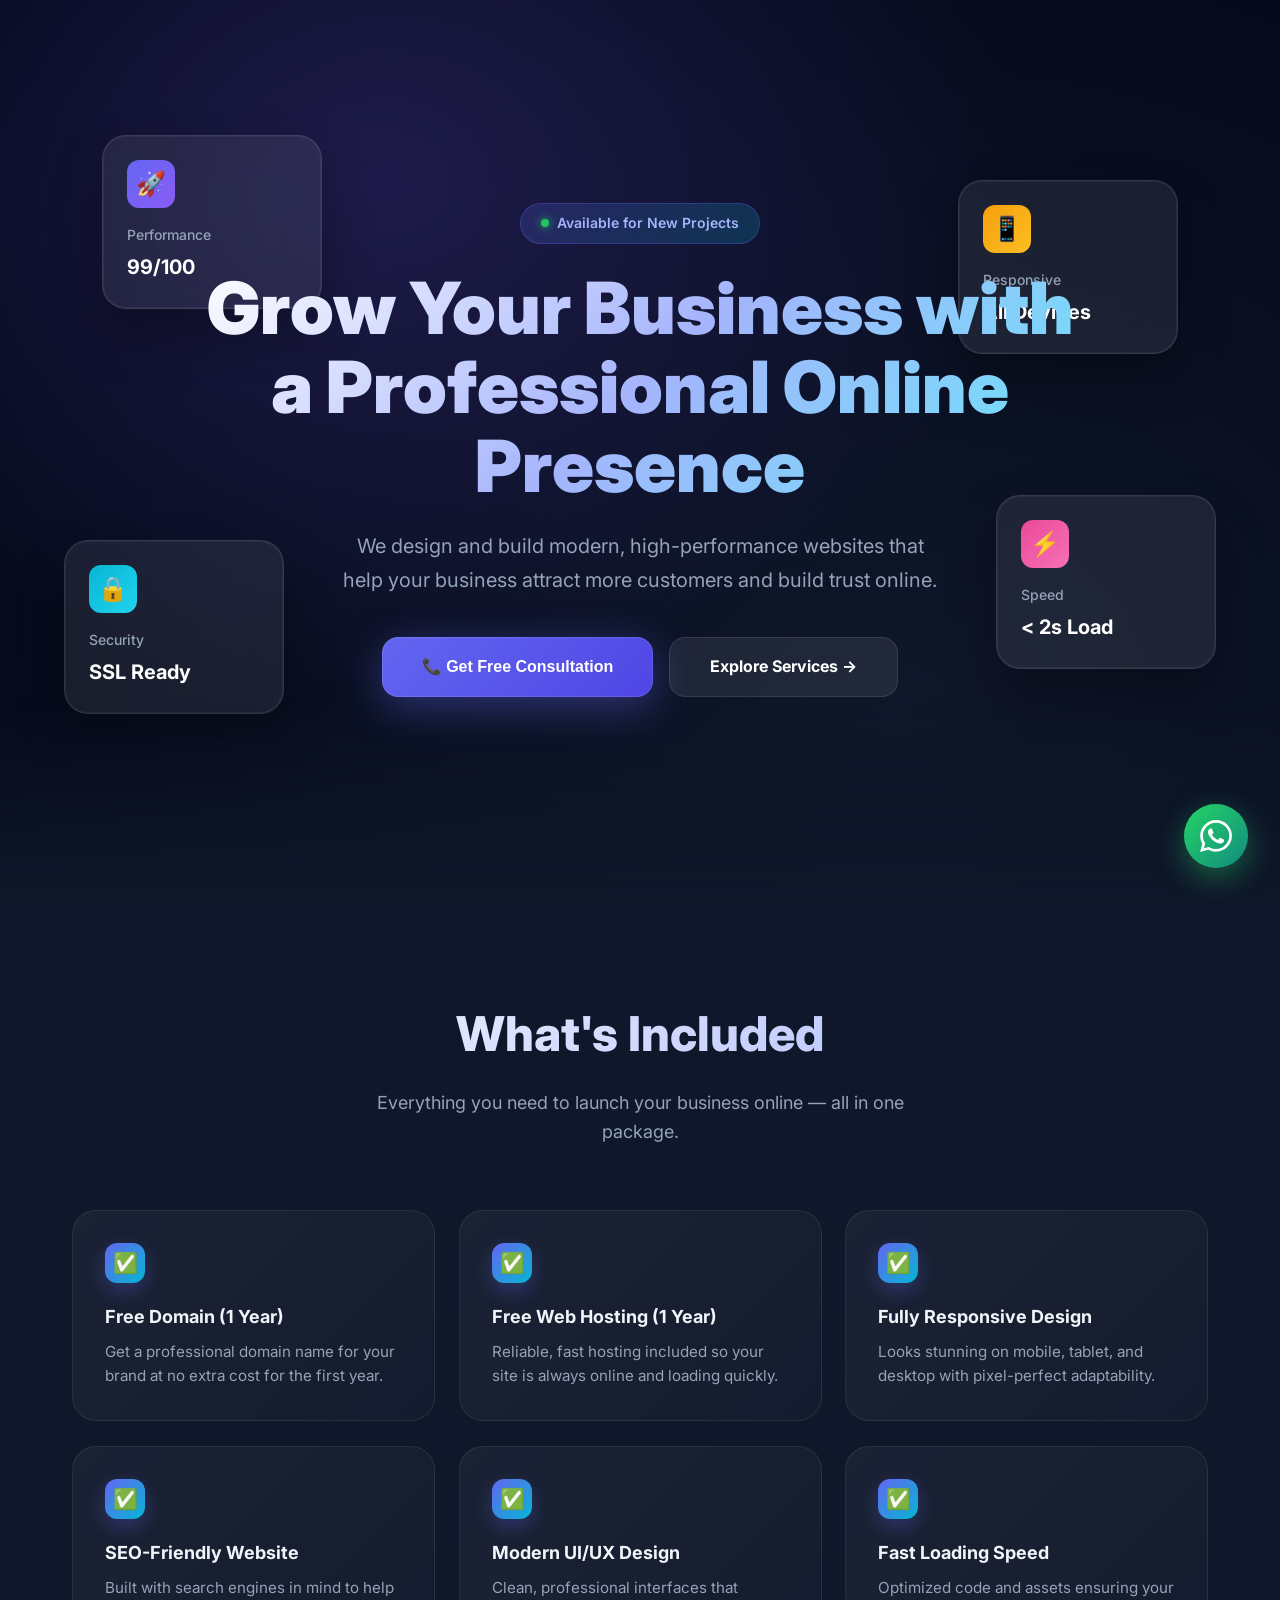
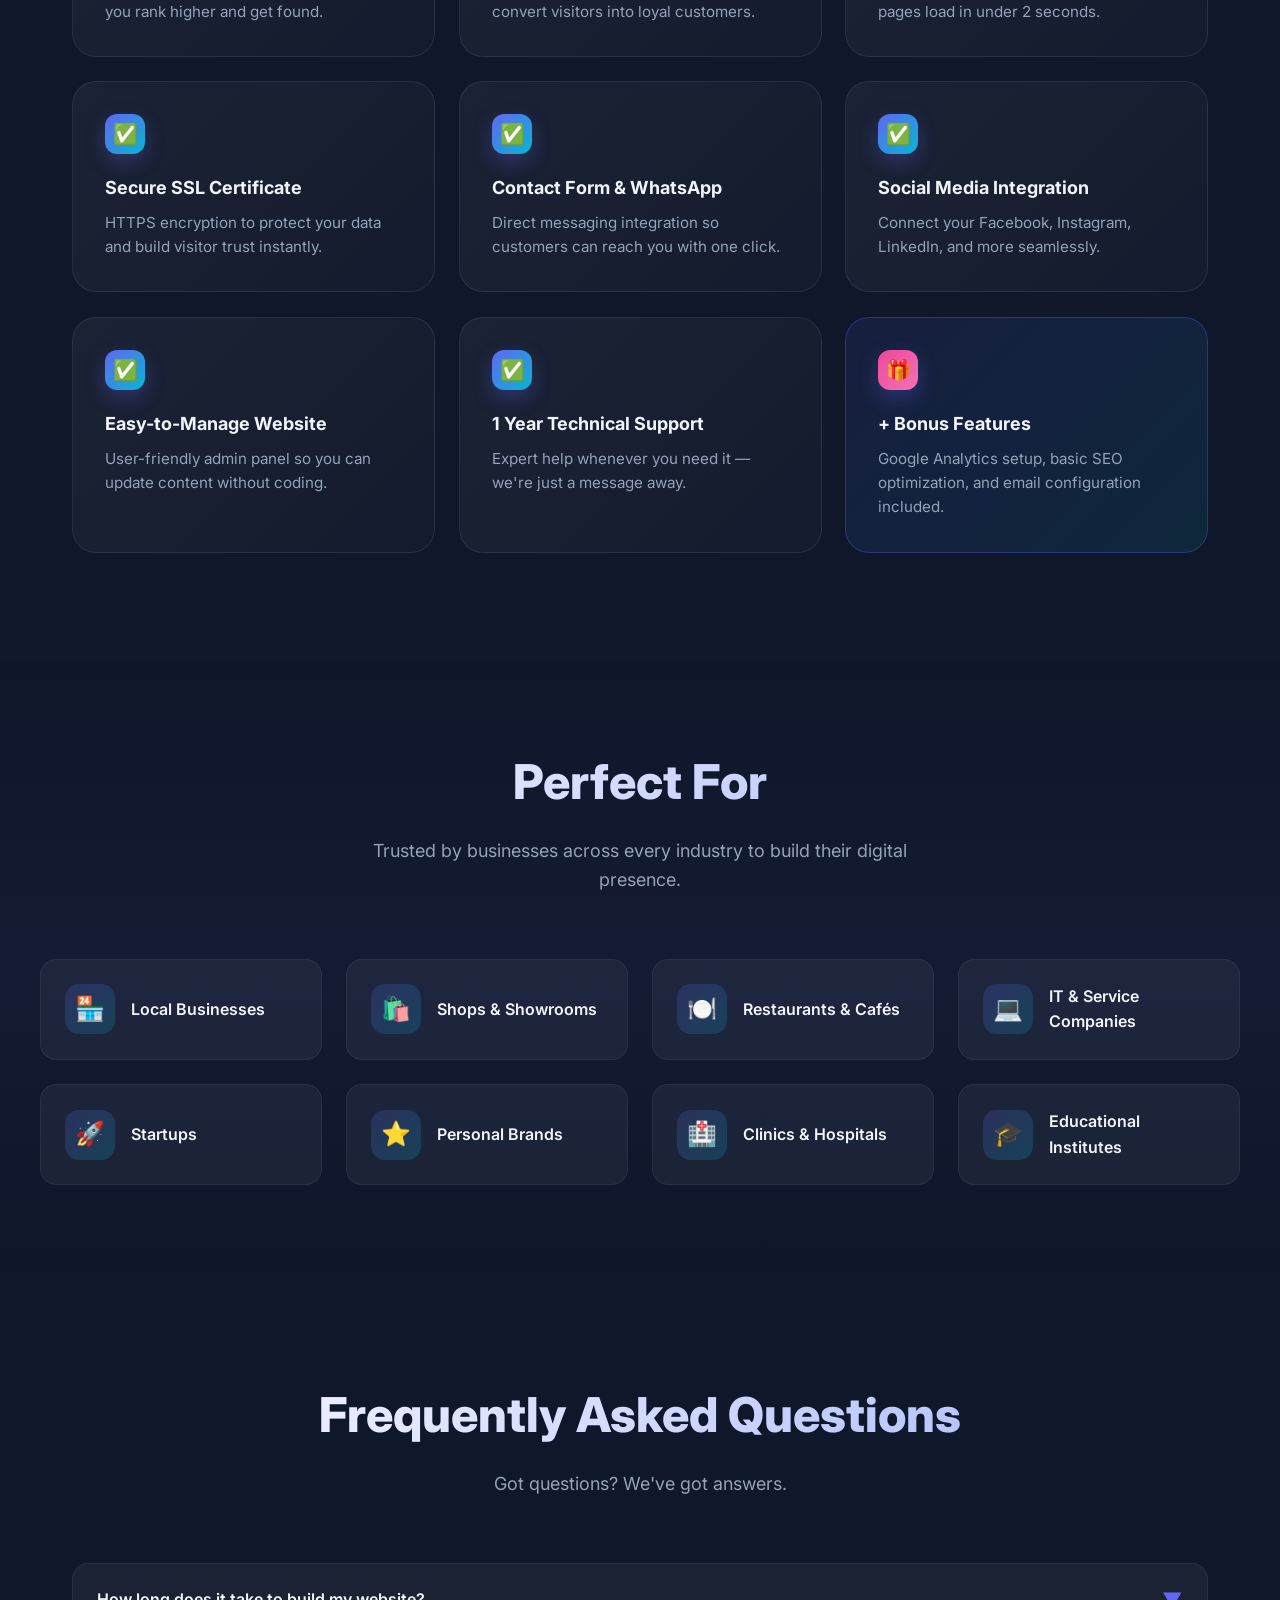
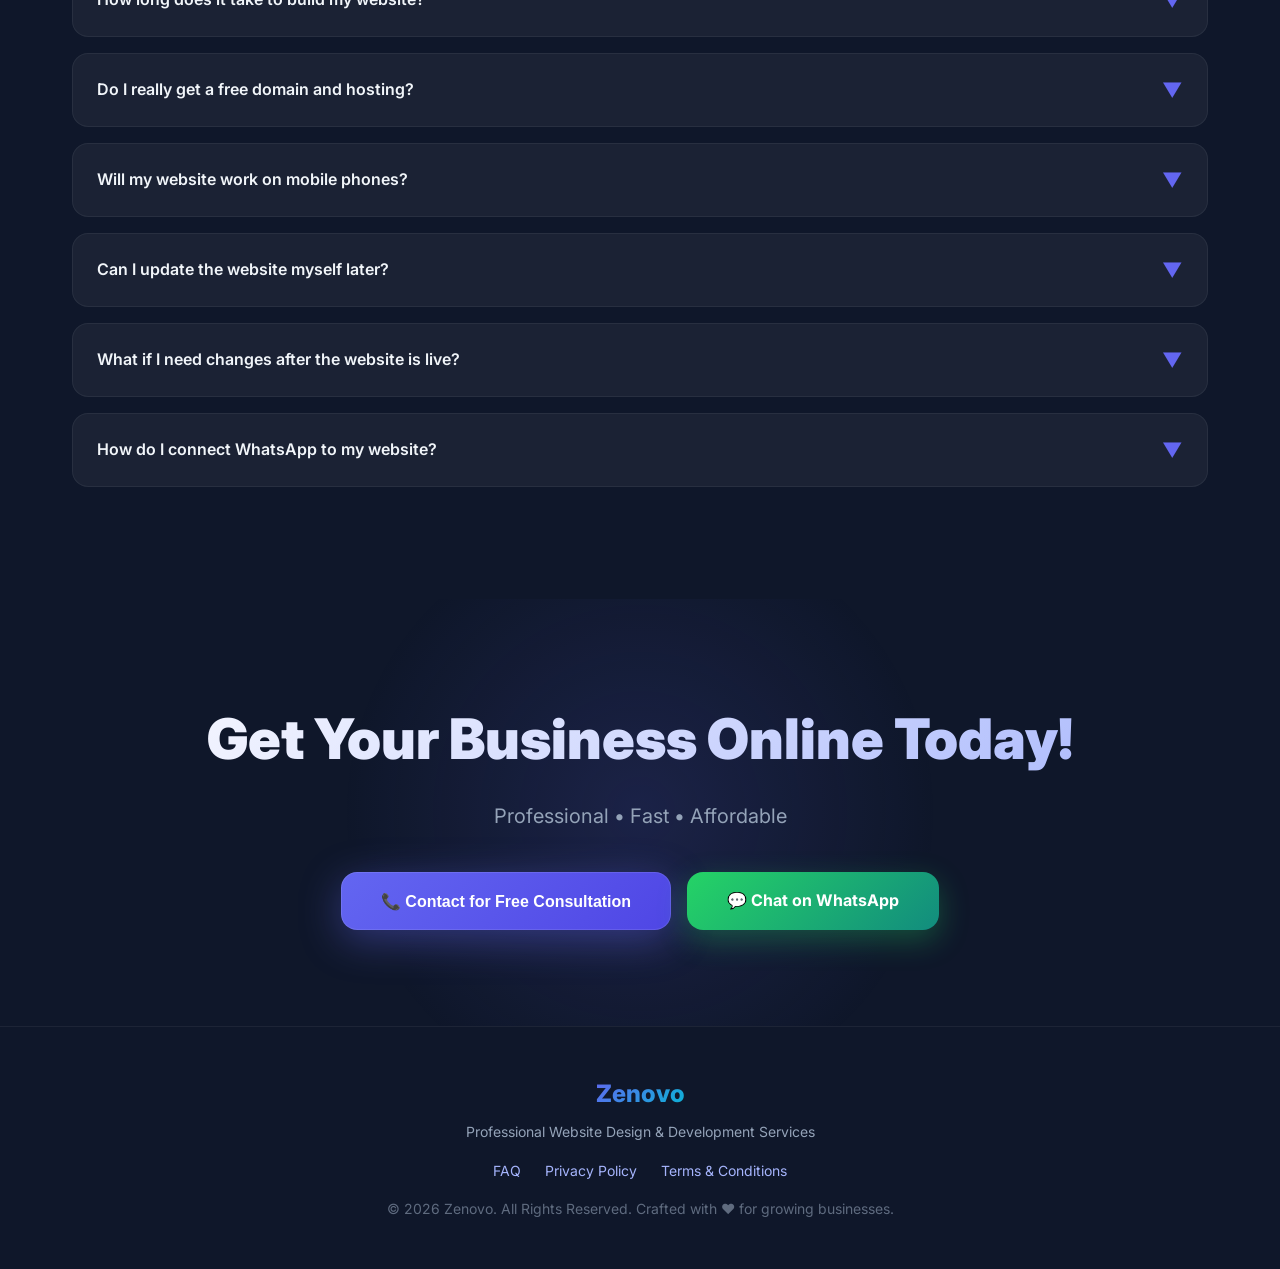
==== commit dfa9748b: "Update index.html" ====
--- a/zenovo/index.html
+++ b/zenovo/index.html
@@ -10,29 +10,29 @@
   <meta http-equiv="Expires" content="0" />
 
   <!-- SEO CORE -->
-  <title>WebCraft Pro — Modern Website Design & Development Services | Free Domain & Hosting</title>
+  <title>Zenovo — Modern Website Design & Development Services | Free Domain & Hosting</title>
   <meta name="description" content="Professional website design & development for businesses. Free domain, hosting, SSL, SEO-friendly, WhatsApp integration, responsive design. 1 year support included. Get online today!" />
   <meta name="keywords" content="website design, web development, business website, responsive design, SEO friendly website, free domain, free hosting, SSL certificate, WhatsApp integration, professional website, small business website, startup website" />
-  <meta name="author" content="WebCraft Pro" />
+  <meta name="author" content="Zenovo" />
   <meta name="robots" content="index, follow, max-image-preview:large, max-snippet:-1, max-video-preview:-1" />
-  <link rel="canonical" href="https://yourdomain.com/" />
+  <link rel="canonical" href="https://zenovo.co.in/" />
 
   <!-- OPEN GRAPH -->
-  <meta property="og:title" content="WebCraft Pro — Modern Website Design & Development Services" />
+  <meta property="og:title" content="Zenovo — Modern Website Design & Development Services" />
   <meta property="og:description" content="We build modern, high-performance websites for businesses. Free domain, hosting, SSL, SEO & WhatsApp integration. Get your business online today!" />
-  <meta property="og:url" content="https://yourdomain.com/" />
+  <meta property="og:url" content="https://zenovo.co.in/" />
   <meta property="og:type" content="website" />
-  <meta property="og:site_name" content="WebCraft Pro" />
-  <meta property="og:image" content="https://yourdomain.com/og-image.jpg" />
+  <meta property="og:site_name" content="Zenovo" />
+  <meta property="og:image" content="https://zenovo.co.in/og-image.jpg" />
   <meta property="og:image:width" content="1200" />
   <meta property="og:image:height" content="630" />
   <meta property="og:locale" content="en_US" />
 
   <!-- TWITTER CARD -->
   <meta name="twitter:card" content="summary_large_image" />
-  <meta name="twitter:title" content="WebCraft Pro — Modern Website Design & Development" />
+  <meta name="twitter:title" content="Zenovo — Modern Website Design & Development" />
   <meta name="twitter:description" content="Professional websites with free domain, hosting, SSL & WhatsApp. Launch your business online today!" />
-  <meta name="twitter:image" content="https://yourdomain.com/og-image.jpg" />
+  <meta name="twitter:image" content="https://zenovo.co.in/og-image.jpg" />
 
   <!-- FAVICONS & MANIFEST -->
   <link rel="apple-touch-icon" sizes="180x180" href="/apple-touch-icon.png" />
@@ -48,18 +48,18 @@
     "@graph": [
       {
         "@type": "WebSite",
-        "@id": "https://yourdomain.com/#website",
-        "url": "https://yourdomain.com/",
-        "name": "WebCraft Pro",
+        "@id": "https://zenovo.co.in/#website",
+        "url": "https://zenovo.co.in/",
+        "name": "Zenovo",
         "description": "Professional website design and development services for businesses",
-        "publisher": { "@id": "https://yourdomain.com/#organization" }
+        "publisher": { "@id": "https://zenovo.co.in/#organization" }
       },
       {
         "@type": "Organization",
-        "@id": "https://yourdomain.com/#organization",
-        "name": "WebCraft Pro",
-        "url": "https://yourdomain.com/",
-        "logo": "https://yourdomain.com/logo.png",
+        "@id": "https://zenovo.co.in/#organization",
+        "name": "Zenovo",
+        "url": "https://zenovo.co.in/",
+        "logo": "https://zenovo.co.in/logo.png",
         "sameAs": [
           "https://facebook.com/webcraftpro",
           "https://instagram.com/webcraftpro",
@@ -74,9 +74,9 @@
       },
       {
         "@type": "Service",
-        "@id": "https://yourdomain.com/#service",
+        "@id": "https://zenovo.co.in/#service",
         "name": "Website Design & Development",
-        "provider": { "@id": "https://yourdomain.com/#organization" },
+        "provider": { "@id": "https://zenovo.co.in/#organization" },
         "areaServed": "Worldwide",
         "hasOfferCatalog": {
           "@type": "OfferCatalog",
@@ -1270,14 +1270,14 @@
 
   <!-- FOOTER -->
   <footer>
-    <div class="brand">ZENOVO</div>
+    <div class="brand">Zenovo</div>
     <p>Professional Website Design & Development Services</p>
     <nav class="footer-links">
       <a href="/faq.html">FAQ</a>
       <a href="/privacy-policy.html">Privacy Policy</a>
       <a href="/terms-and-conditions.html">Terms & Conditions</a>
     </nav>
-    <p class="copyright">© 2026 WebCraft Pro. All Rights Reserved. Crafted with ❤️ for growing businesses.</p>
+    <p class="copyright">© 2026 Zenovo. All Rights Reserved. Crafted with ❤️ for growing businesses.</p>
   </footer>
 
   <!-- WHATSAPP FLOAT -->
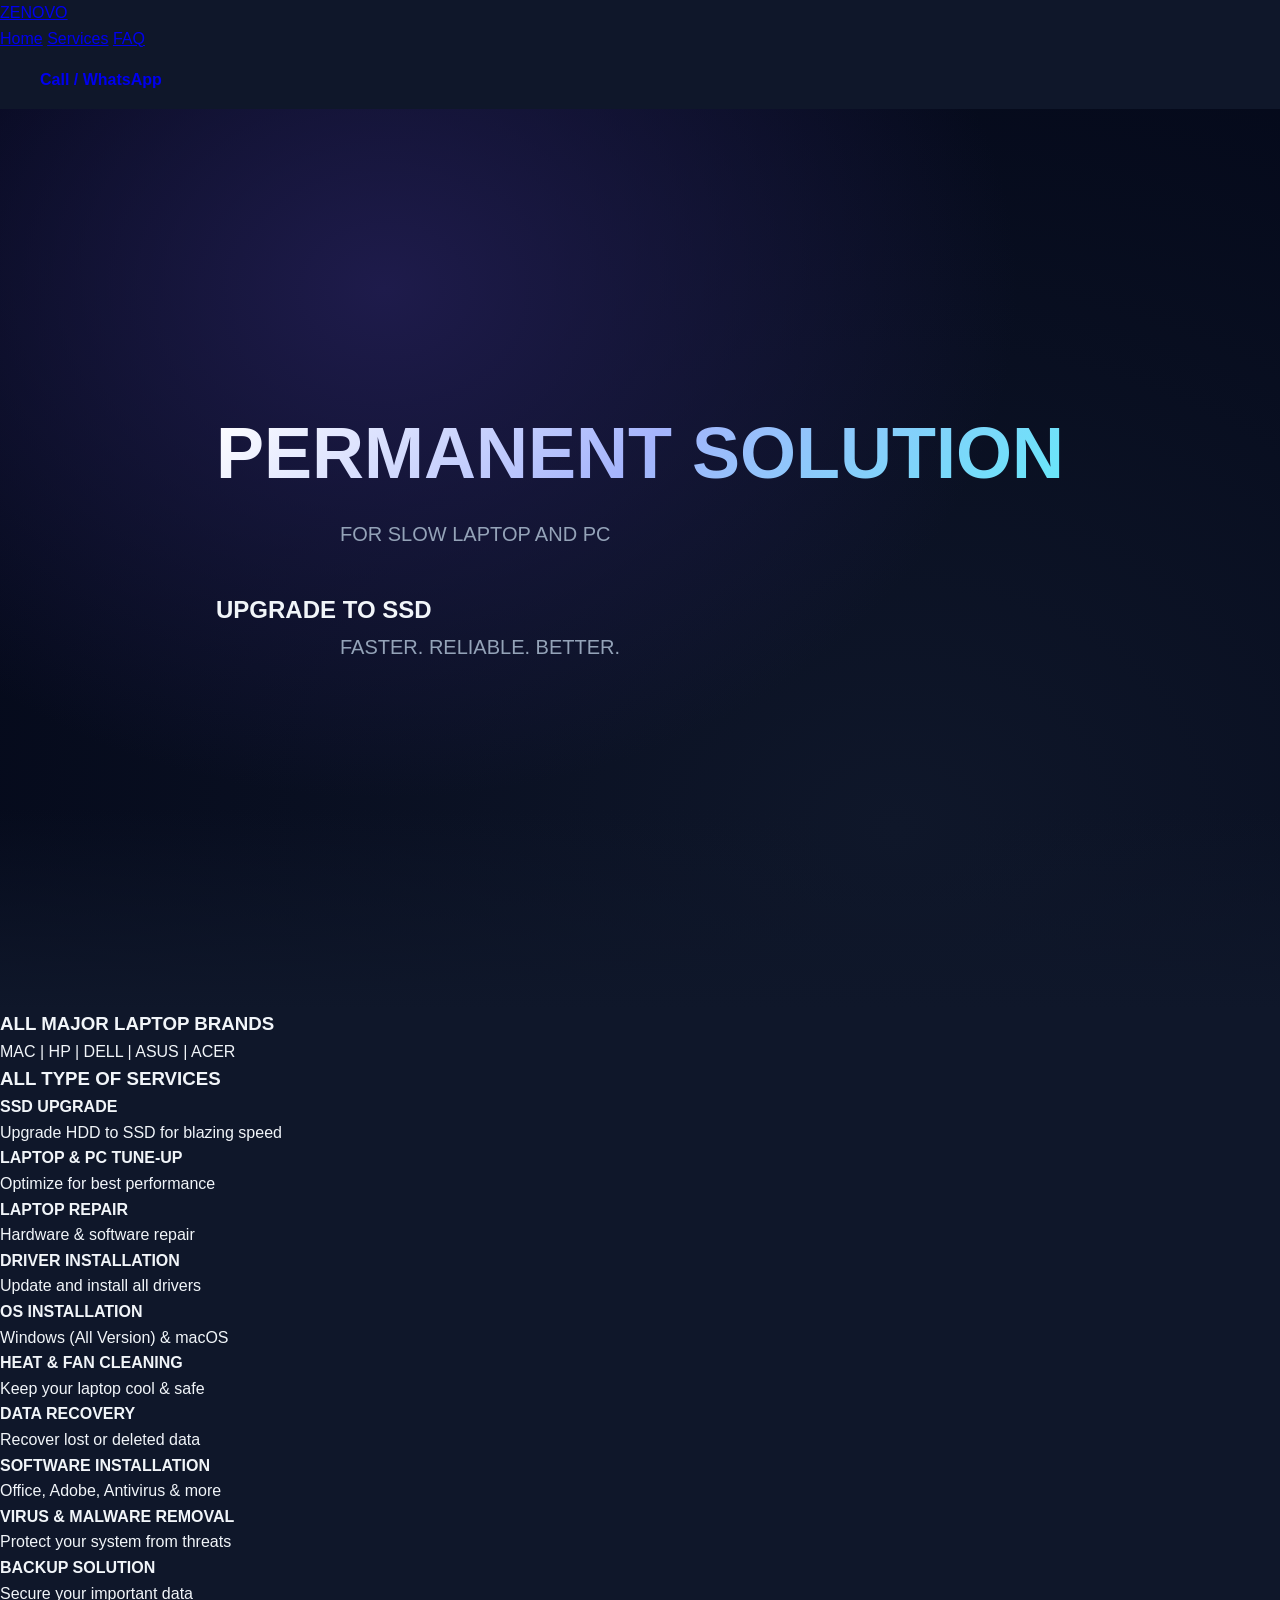
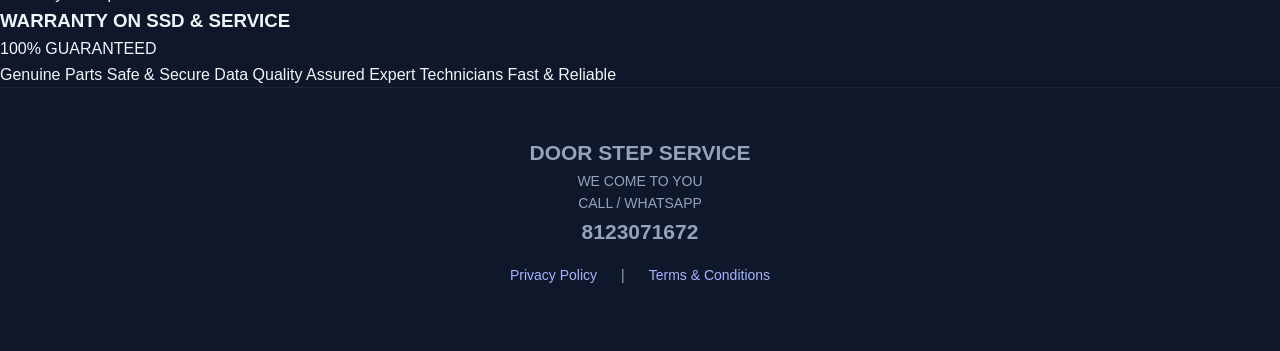
==== commit 9c52fcad: "Update index.html" ====
--- a/zenovo/index.html
+++ b/zenovo/index.html
@@ -1,1832 +1,123 @@
 <!DOCTYPE html>
 <html lang="en">
 <head>
-  <meta charset="UTF-8" />
-  <meta name="viewport" content="width=device-width, initial-scale=1.0" />
-
-  <!-- CACHE BUSTING -->
-  <meta http-equiv="Cache-Control" content="no-cache, no-store, must-revalidate" />
-  <meta http-equiv="Pragma" content="no-cache" />
-  <meta http-equiv="Expires" content="0" />
-
-  <!-- SEO CORE -->
-  <title>Zenovo — Modern Website Design & Development Services | Free Domain & Hosting</title>
-  <meta name="description" content="Professional website design & development for businesses. Free domain, hosting, SSL, SEO-friendly, WhatsApp integration, responsive design. 1 year support included. Get online today!" />
-  <meta name="keywords" content="website design, web development, business website, responsive design, SEO friendly website, free domain, free hosting, SSL certificate, WhatsApp integration, professional website, small business website, startup website" />
-  <meta name="author" content="Zenovo" />
-  <meta name="robots" content="index, follow, max-image-preview:large, max-snippet:-1, max-video-preview:-1" />
-  <link rel="canonical" href="https://zenovo.co.in/" />
-
-  <!-- OPEN GRAPH -->
-  <meta property="og:title" content="Zenovo — Modern Website Design & Development Services" />
-  <meta property="og:description" content="We build modern, high-performance websites for businesses. Free domain, hosting, SSL, SEO & WhatsApp integration. Get your business online today!" />
-  <meta property="og:url" content="https://zenovo.co.in/" />
-  <meta property="og:type" content="website" />
-  <meta property="og:site_name" content="Zenovo" />
-  <meta property="og:image" content="https://zenovo.co.in/og-image.jpg" />
-  <meta property="og:image:width" content="1200" />
-  <meta property="og:image:height" content="630" />
-  <meta property="og:locale" content="en_US" />
-
-  <!-- TWITTER CARD -->
-  <meta name="twitter:card" content="summary_large_image" />
-  <meta name="twitter:title" content="Zenovo — Modern Website Design & Development" />
-  <meta name="twitter:description" content="Professional websites with free domain, hosting, SSL & WhatsApp. Launch your business online today!" />
-  <meta name="twitter:image" content="https://zenovo.co.in/og-image.jpg" />
-
-  <!-- FAVICONS & MANIFEST -->
-  <link rel="apple-touch-icon" sizes="180x180" href="/apple-touch-icon.png" />
-  <link rel="icon" type="image/png" sizes="32x32" href="/favicon-32x32.png" />
-  <link rel="icon" type="image/png" sizes="16x16" href="/favicon-16x16.png" />
-  <link rel="manifest" href="/site.webmanifest" />
-  <meta name="theme-color" content="#6366f1" />
-
-  <!-- STRUCTURED DATA — LocalBusiness + Service -->
-  <script type="application/ld+json">
-  {
-    "@context": "https://schema.org",
-    "@graph": [
-      {
-        "@type": "WebSite",
-        "@id": "https://zenovo.co.in/#website",
-        "url": "https://zenovo.co.in/",
-        "name": "Zenovo",
-        "description": "Professional website design and development services for businesses",
-        "publisher": { "@id": "https://zenovo.co.in/#organization" }
-      },
-      {
-        "@type": "Organization",
-        "@id": "https://zenovo.co.in/#organization",
-        "name": "Zenovo",
-        "url": "https://zenovo.co.in/",
-        "logo": "https://zenovo.co.in/logo.png",
-        "sameAs": [
-          "https://facebook.com/webcraftpro",
-          "https://instagram.com/webcraftpro",
-          "https://linkedin.com/company/webcraftpro"
-        ],
-        "contactPoint": {
-          "@type": "ContactPoint",
-          "telephone": "+91-1234567890",
-          "contactType": "customer service",
-          "availableLanguage": ["English"]
-        }
-      },
-      {
-        "@type": "Service",
-        "@id": "https://zenovo.co.in/#service",
-        "name": "Website Design & Development",
-        "provider": { "@id": "https://zenovo.co.in/#organization" },
-        "areaServed": "Worldwide",
-        "hasOfferCatalog": {
-          "@type": "OfferCatalog",
-          "name": "Website Packages",
-          "itemListElement": [
-            {
-              "@type": "Offer",
-              "itemOffered": {
-                "@type": "Service",
-                "name": "Business Website Package",
-                "description": "Complete website with free domain, hosting, SSL, SEO, WhatsApp integration and 1 year support"
-              }
-            }
-          ]
-        }
-      }
-    ]
-  }
-  </script>
-
-  <!-- FAQ STRUCTURED DATA -->
-  <script type="application/ld+json">
-  {
-    "@context": "https://schema.org",
-    "@type": "FAQPage",
-    "mainEntity": [
-      {
-        "@type": "Question",
-        "name": "How long does it take to build my website?",
-        "acceptedAnswer": {
-          "@type": "Answer",
-          "text": "Most business websites are completed within 5-7 business days. Complex projects with custom features may take 10-14 days. We keep you updated at every stage."
-        }
-      },
-      {
-        "@type": "Question",
-        "name": "Do I really get a free domain and hosting?",
-        "acceptedAnswer": {
-          "@type": "Answer",
-          "text": "Yes! We include a free .com or .in domain and premium hosting for the first year. After that, you can renew at standard market rates or migrate anywhere you prefer."
-        }
-      },
-      {
-        "@type": "Question",
-        "name": "Will my website work on mobile phones?",
-        "acceptedAnswer": {
-          "@type": "Answer",
-          "text": "Absolutely. Every website we build is fully responsive, meaning it adapts beautifully to mobile phones, tablets, laptops, and desktops automatically."
-        }
-      },
-      {
-        "@type": "Question",
-        "name": "Can I update the website myself later?",
-        "acceptedAnswer": {
-          "@type": "Answer",
-          "text": "Yes! We build on user-friendly platforms or provide a simple admin panel. You'll be able to edit text, images, and add new pages without any coding knowledge."
-        }
-      }
-    ]
-  }
-  </script>
-
-  <link rel="preconnect" href="https://fonts.googleapis.com">
-  <link rel="preconnect" href="https://fonts.gstatic.com" crossorigin>
-  <link href="https://fonts.googleapis.com/css2?family=Inter:wght@300;400;500;600;700;800;900&display=swap" rel="stylesheet">
-  <style>
-/* ============================================
-   WEBCRAFT PRO — 3D GLASSMORPHISM THEME
-   Complete CSS for all pages
-   ============================================ */
-
-:root {
-  --primary: #6366f1;
-  --primary-dark: #4f46e5;
-  --accent: #06b6d4;
-  --dark: #0f172a;
-  --card-bg: rgba(255,255,255,0.05);
-  --glass: rgba(255,255,255,0.08);
-  --text: #f1f5f9;
-  --text-muted: #94a3b8;
-  --border: rgba(255,255,255,0.08);
-  --shadow: 0 25px 50px rgba(0,0,0,0.3);
-}
-
-* { margin: 0; padding: 0; box-sizing: border-box; }
-
-html { scroll-behavior: smooth; }
-
-body {
-  font-family: 'Inter', -apple-system, BlinkMacSystemFont, 'Segoe UI', sans-serif;
-  background: var(--dark);
-  color: var(--text);
-  overflow-x: hidden;
-  line-height: 1.6;
-  -webkit-font-smoothing: antialiased;
-  -moz-osx-font-smoothing: grayscale;
-}
-
-/* ============================================
-   PARTICLES BACKGROUND
-   ============================================ */
-#particles {
-  position: fixed;
-  top: 0; left: 0;
-  width: 100%; height: 100%;
-  pointer-events: none;
-  z-index: 0;
-}
-
-/* ============================================
-   HERO SECTION
-   ============================================ */
-.hero {
-  min-height: 100vh;
-  display: flex;
-  align-items: center;
-  justify-content: center;
-  position: relative;
-  perspective: 1200px;
-  padding: 2rem;
-  background:
-    radial-gradient(ellipse at 30% 20%, #1e1b4b 0%, transparent 50%),
-    radial-gradient(ellipse at 70% 80%, #0f172a 0%, #020617 100%);
-  overflow: hidden;
-}
-
-.hero::after {
-  content: '';
-  position: absolute;
-  bottom: 0; left: 0; right: 0;
-  height: 200px;
-  background: linear-gradient(to top, var(--dark), transparent);
-  pointer-events: none;
-  z-index: 1;
-}
-
-.hero-content {
-  position: relative;
-  z-index: 2;
-  text-align: center;
-  max-width: 900px;
-  transform-style: preserve-3d;
-  animation: floatHero 6s ease-in-out infinite;
-}
-
-@keyframes floatHero {
-  0%, 100% { transform: translateY(0) rotateX(2deg); }
-  50% { transform: translateY(-20px) rotateX(-2deg); }
-}
-
-/* Badge */
-.badge {
-  display: inline-flex;
-  align-items: center;
-  gap: 0.5rem;
-  background: linear-gradient(135deg, rgba(99,102,241,0.2), rgba(6,182,212,0.2));
-  border: 1px solid rgba(99,102,241,0.3);
-  padding: 0.5rem 1.25rem;
-  border-radius: 9999px;
-  font-size: 0.875rem;
-  font-weight: 600;
-  color: #a5b4fc;
-  margin-bottom: 1.5rem;
-  backdrop-filter: blur(10px);
-  -webkit-backdrop-filter: blur(10px);
-}
-
-.pulse {
-  width: 8px; height: 8px;
-  background: #22c55e;
-  border-radius: 50%;
-  box-shadow: 0 0 10px #22c55e;
-  animation: pulse 2s infinite;
-}
-
-@keyframes pulse {
-  0%, 100% { opacity: 1; transform: scale(1); }
-  50% { opacity: 0.5; transform: scale(1.3); }
-}
-
-.hero h1 {
-  font-size: clamp(2.5rem, 6vw, 4.5rem);
-  font-weight: 900;
-  line-height: 1.1;
-  background: linear-gradient(135deg, #fff 0%, #a5b4fc 50%, #67e8f9 100%);
-  -webkit-background-clip: text;
-  -webkit-text-fill-color: transparent;
-  background-clip: text;
-  margin-bottom: 1.5rem;
-}
-
-.hero p {
-  font-size: 1.25rem;
-  color: var(--text-muted);
-  max-width: 600px;
-  margin: 0 auto 2.5rem;
-  line-height: 1.7;
-}
-
-/* ============================================
-   FLOATING 3D CARDS (Hero Background)
-   ============================================ */
-.floating-cards {
-  position: absolute;
-  width: 100%; height: 100%;
-  top: 0; left: 0;
-  pointer-events: none;
-  perspective: 1000px;
-  z-index: 1;
-}
-
-.float-card {
-  position: absolute;
-  background: var(--glass);
-  backdrop-filter: blur(20px);
-  -webkit-backdrop-filter: blur(20px);
-  border: 1px solid rgba(255,255,255,0.1);
-  border-radius: 1.5rem;
-  padding: 1.5rem;
-  width: 220px;
-  transform-style: preserve-3d;
-  box-shadow: var(--shadow), 0 0 0 1px rgba(255,255,255,0.05) inset;
-}
-
-.float-card:nth-child(1) { top: 15%; left: 8%; animation: float1 8s ease-in-out infinite; }
-.float-card:nth-child(2) { top: 60%; left: 5%; animation: float2 10s ease-in-out infinite; }
-.float-card:nth-child(3) { top: 20%; right: 8%; animation: float3 9s ease-in-out infinite; }
-.float-card:nth-child(4) { top: 55%; right: 5%; animation: float4 7s ease-in-out infinite; }
-
-@keyframes float1 {
-  0%, 100% { transform: translateY(0) rotateY(-5deg) rotateX(5deg); }
-  50% { transform: translateY(-30px) rotateY(5deg) rotateX(-5deg); }
-}
-@keyframes float2 {
-  0%, 100% { transform: translateY(0) rotateY(5deg) rotateX(-3deg); }
-  50% { transform: translateY(-25px) rotateY(-5deg) rotateX(3deg); }
-}
-@keyframes float3 {
-  0%, 100% { transform: translateY(0) rotateY(5deg) rotateX(5deg); }
-  50% { transform: translateY(-35px) rotateY(-5deg) rotateX(-5deg); }
-}
-@keyframes float4 {
-  0%, 100% { transform: translateY(0) rotateY(-3deg) rotateX(-5deg); }
-  50% { transform: translateY(-20px) rotateY(3deg) rotateX(5deg); }
-}
-
-.float-card .icon {
-  width: 48px; height: 48px;
-  border-radius: 12px;
-  display: flex;
-  align-items: center;
-  justify-content: center;
-  font-size: 1.5rem;
-  margin-bottom: 1rem;
-}
-
-.float-card h4 {
-  font-size: 0.875rem;
-  color: var(--text-muted);
-  margin-bottom: 0.25rem;
-  font-weight: 500;
-}
-
-.float-card p {
-  font-size: 1.25rem;
-  font-weight: 700;
-  color: white;
-  margin: 0;
-}
-
-/* ============================================
-   BUTTONS
-   ============================================ */
-.cta-group {
-  display: flex;
-  gap: 1rem;
-  justify-content: center;
-  flex-wrap: wrap;
-}
-
-.btn {
-  padding: 1rem 2.5rem;
-  border-radius: 1rem;
-  font-weight: 700;
-  font-size: 1rem;
-  border: none;
-  cursor: pointer;
-  transition: all 0.3s cubic-bezier(0.4, 0, 0.2, 1);
-  text-decoration: none;
-  display: inline-flex;
-  align-items: center;
-  gap: 0.5rem;
-  position: relative;
-  overflow: hidden;
-}
-
-.btn::before {
-  content: '';
-  position: absolute;
-  top: 0; left: -100%;
-  width: 100%; height: 100%;
-  background: linear-gradient(90deg, transparent, rgba(255,255,255,0.2), transparent);
-  transition: left 0.5s ease;
-}
-
-.btn:hover::before { left: 100%; }
-
-.btn-primary {
-  background: linear-gradient(135deg, var(--primary), var(--primary-dark));
-  color: white;
-  box-shadow: 0 10px 40px rgba(99,102,241,0.4), 0 0 0 1px rgba(255,255,255,0.1) inset;
-}
-
-.btn-primary:hover {
-  transform: translateY(-3px) scale(1.02);
-  box-shadow: 0 20px 60px rgba(99,102,241,0.5), 0 0 0 1px rgba(255,255,255,0.2) inset;
-}
-
-.btn-ghost {
-  background: var(--glass);
-  color: white;
-  border: 1px solid rgba(255,255,255,0.1);
-  backdrop-filter: blur(10px);
-  -webkit-backdrop-filter: blur(10px);
-}
-
-.btn-ghost:hover {
-  background: rgba(255,255,255,0.12);
-  transform: translateY(-3px);
-  border-color: rgba(255,255,255,0.2);
-}
-
-.btn-whatsapp {
-  background: linear-gradient(135deg, #25d366, #128c7e);
-  color: white;
-  border: none;
-  box-shadow: 0 10px 30px rgba(37,211,102,0.3);
-}
-
-.btn-whatsapp:hover {
-  transform: translateY(-3px);
-  box-shadow: 0 15px 40px rgba(37,211,102,0.5);
-}
-
-/* ============================================
-   SECTIONS
-   ============================================ */
-.features, .faq-section {
-  padding: 6rem 2rem;
-  max-width: 1200px;
-  margin: 0 auto;
-  position: relative;
-  z-index: 1;
-}
-
-.section-header {
-  text-align: center;
-  margin-bottom: 4rem;
-}
-
-.section-header h2 {
-  font-size: clamp(2rem, 4vw, 3rem);
-  font-weight: 800;
-  margin-bottom: 1rem;
-  background: linear-gradient(135deg, #fff, #a5b4fc);
-  -webkit-background-clip: text;
-  -webkit-text-fill-color: transparent;
-  background-clip: text;
-}
-
-.section-header p {
-  color: var(--text-muted);
-  font-size: 1.125rem;
-  max-width: 600px;
-  margin: 0 auto;
-}
-
-/* ============================================
-   FEATURES GRID — 3D CARDS
-   ============================================ */
-.features-grid {
-  display: grid;
-  grid-template-columns: repeat(auto-fit, minmax(300px, 1fr));
-  gap: 1.5rem;
-  perspective: 1000px;
-}
-
-.feature-card {
-  background: linear-gradient(135deg, rgba(255,255,255,0.05), rgba(255,255,255,0.02));
-  border: 1px solid var(--border);
-  border-radius: 1.5rem;
-  padding: 2rem;
-  position: relative;
-  overflow: hidden;
-  transition: all 0.4s cubic-bezier(0.4, 0, 0.2, 1);
-  transform-style: preserve-3d;
-  will-change: transform;
-}
-
-.feature-card::before {
-  content: '';
-  position: absolute;
-  top: 0; left: 0; right: 0; height: 3px;
-  background: linear-gradient(90deg, var(--primary), var(--accent));
-  opacity: 0;
-  transition: opacity 0.3s ease;
-}
-
-.feature-card::after {
-  content: '';
-  position: absolute;
-  inset: 0;
-  border-radius: 1.5rem;
-  background: radial-gradient(600px circle at var(--mouse-x, 50%) var(--mouse-y, 50%), rgba(99,102,241,0.06), transparent 40%);
-  opacity: 0;
-  transition: opacity 0.3s ease;
-  pointer-events: none;
-}
-
-.feature-card:hover {
-  transform: translateY(-10px) rotateX(5deg);
-  border-color: rgba(99,102,241,0.3);
-  box-shadow: 0 30px 60px rgba(0,0,0,0.4), 0 0 40px rgba(99,102,241,0.1);
-}
-
-.feature-card:hover::before { opacity: 1; }
-.feature-card:hover::after { opacity: 1; }
-
-.feature-card.highlight {
-  background: linear-gradient(135deg, rgba(99,102,241,0.1), rgba(6,182,212,0.1));
-  border-color: rgba(99,102,241,0.3);
-}
-
-.feature-card .check {
-  width: 40px; height: 40px;
-  background: linear-gradient(135deg, var(--primary), var(--accent));
-  border-radius: 12px;
-  display: flex;
-  align-items: center;
-  justify-content: center;
-  font-size: 1.25rem;
-  margin-bottom: 1.25rem;
-  box-shadow: 0 8px 20px rgba(99,102,241,0.3);
-  transition: transform 0.3s ease;
-}
-
-.feature-card:hover .check {
-  transform: scale(1.1) rotate(-5deg);
-}
-
-.feature-card .check.bonus {
-  background: linear-gradient(135deg, #ec4899, #f472b6);
-}
-
-.feature-card h3 {
-  font-size: 1.125rem;
-  font-weight: 700;
-  margin-bottom: 0.5rem;
-  color: var(--text);
-}
-
-.feature-card p {
-  color: var(--text-muted);
-  font-size: 0.95rem;
-  line-height: 1.6;
-}
-
-/* ============================================
-   PERFECT FOR SECTION
-   ============================================ */
-.perfect-for {
-  padding: 6rem 2rem;
-  background: linear-gradient(180deg, transparent, rgba(99,102,241,0.05), transparent);
-  position: relative;
-  z-index: 1;
-}
-
-.perfect-grid {
-  display: grid;
-  grid-template-columns: repeat(auto-fit, minmax(250px, 1fr));
-  gap: 1.5rem;
-  max-width: 1200px;
-  margin: 0 auto;
-}
-
-.perfect-card {
-  background: var(--card-bg);
-  border: 1px solid rgba(255,255,255,0.06);
-  border-radius: 1rem;
-  padding: 1.5rem;
-  display: flex;
-  align-items: center;
-  gap: 1rem;
-  transition: all 0.3s cubic-bezier(0.4, 0, 0.2, 1);
-  cursor: default;
-  position: relative;
-  overflow: hidden;
-}
-
-.perfect-card::before {
-  content: '';
-  position: absolute;
-  left: 0; top: 0; bottom: 0;
-  width: 3px;
-  background: linear-gradient(180deg, var(--primary), var(--accent));
-  opacity: 0;
-  transition: opacity 0.3s ease;
-}
-
-.perfect-card:hover {
-  background: rgba(255,255,255,0.08);
-  transform: translateX(10px);
-  border-color: rgba(99,102,241,0.2);
-}
-
-.perfect-card:hover::before { opacity: 1; }
-
-.perfect-card .icon-box {
-  width: 50px; height: 50px;
-  border-radius: 14px;
-  background: linear-gradient(135deg, rgba(99,102,241,0.2), rgba(6,182,212,0.2));
-  display: flex;
-  align-items: center;
-  justify-content: center;
-  font-size: 1.5rem;
-  flex-shrink: 0;
-  transition: transform 0.3s ease, box-shadow 0.3s ease;
-}
-
-.perfect-card:hover .icon-box {
-  transform: scale(1.1) rotate(5deg);
-  box-shadow: 0 8px 20px rgba(99,102,241,0.2);
-}
-
-.perfect-card h4 {
-  font-weight: 600;
-  font-size: 1rem;
-  color: var(--text);
-}
-
-/* ============================================
-   FAQ SECTION
-   ============================================ */
-.faq-item {
-  background: var(--card-bg);
-  border: 1px solid rgba(255,255,255,0.06);
-  border-radius: 1rem;
-  margin-bottom: 1rem;
-  overflow: hidden;
-  transition: all 0.3s ease;
-}
-
-.faq-item:hover { border-color: rgba(99,102,241,0.2); }
-
-.faq-question {
-  padding: 1.25rem 1.5rem;
-  display: flex;
-  justify-content: space-between;
-  align-items: center;
-  cursor: pointer;
-  font-weight: 600;
-  font-size: 1rem;
-  user-select: none;
-  transition: background 0.3s ease;
-}
-
-.faq-question:hover {
-  background: rgba(255,255,255,0.02);
-}
-
-.faq-question .arrow {
-  transition: transform 0.3s cubic-bezier(0.4, 0, 0.2, 1);
-  color: var(--primary);
-  font-size: 1.25rem;
-  flex-shrink: 0;
-}
-
-.faq-item.active .arrow { transform: rotate(180deg); }
-
-.faq-answer {
-  max-height: 0;
-  overflow: hidden;
-  transition: max-height 0.4s cubic-bezier(0.4, 0, 0.2, 1), padding 0.4s ease;
-  padding: 0 1.5rem;
-  color: var(--text-muted);
-  line-height: 1.7;
-}
-
-.faq-item.active .faq-answer {
-  max-height: 400px;
-  padding: 0 1.5rem 1.25rem;
-}
-
-/* ============================================
-   CTA SECTION
-   ============================================ */
-.cta-section {
-  padding: 6rem 2rem;
-  text-align: center;
-  position: relative;
-  overflow: hidden;
-  z-index: 1;
-}
-
-.cta-section::before {
-  content: '';
-  position: absolute;
-  top: 50%; left: 50%;
-  width: 600px; height: 600px;
-  background: radial-gradient(circle, rgba(99,102,241,0.15), transparent 70%);
-  transform: translate(-50%, -50%);
-  pointer-events: none;
-  animation: ctaGlow 8s ease-in-out infinite;
-}
-
-@keyframes ctaGlow {
-  0%, 100% { transform: translate(-50%, -50%) scale(1); opacity: 0.6; }
-  50% { transform: translate(-50%, -50%) scale(1.2); opacity: 1; }
-}
-
-.cta-section h2 {
-  font-size: clamp(2rem, 5vw, 3.5rem);
-  font-weight: 900;
-  margin-bottom: 1rem;
-  position: relative;
-  z-index: 1;
-  background: linear-gradient(135deg, #fff, #a5b4fc);
-  -webkit-background-clip: text;
-  -webkit-text-fill-color: transparent;
-  background-clip: text;
-}
-
-.cta-section p {
-  color: var(--text-muted);
-  font-size: 1.25rem;
-  margin-bottom: 2.5rem;
-  position: relative;
-  z-index: 1;
-}
-
-/* ============================================
-   FOOTER
-   ============================================ */
-footer {
-  border-top: 1px solid rgba(255,255,255,0.06);
-  padding: 3rem 2rem;
-  text-align: center;
-  color: var(--text-muted);
-  font-size: 0.875rem;
-  position: relative;
-  z-index: 1;
-}
-
-footer .brand {
-  font-size: 1.5rem;
-  font-weight: 800;
-  background: linear-gradient(135deg, var(--primary), var(--accent));
-  -webkit-background-clip: text;
-  -webkit-text-fill-color: transparent;
-  background-clip: text;
-  margin-bottom: 0.5rem;
-  display: inline-block;
-}
-
-.footer-links {
-  display: flex;
-  gap: 1.5rem;
-  justify-content: center;
-  flex-wrap: wrap;
-  margin: 1rem 0;
-}
-
-.footer-links a {
-  color: #a5b4fc;
-  text-decoration: none;
-  transition: color 0.3s ease;
-}
-
-.footer-links a:hover {
-  color: #fff;
-  text-decoration: underline;
-}
-
-.copyright {
-  margin-top: 1rem;
-  opacity: 0.6;
-}
-
-/* ============================================
-   WHATSAPP FLOAT BUTTON
-   ============================================ */
-.whatsapp-float {
-  position: fixed;
-  bottom: 2rem;
-  right: 2rem;
-  z-index: 1000;
-  animation: whatsappBounce 2s ease-in-out infinite;
-}
-
-@keyframes whatsappBounce {
-  0%, 100% { transform: translateY(0); }
-  50% { transform: translateY(-10px); }
-}
-
-.whatsapp-btn {
-  width: 64px; height: 64px;
-  border-radius: 50%;
-  background: linear-gradient(135deg, #25d366, #128c7e);
-  display: flex;
-  align-items: center;
-  justify-content: center;
-  box-shadow: 0 10px 30px rgba(37,211,102,0.4);
-  cursor: pointer;
-  border: none;
-  transition: all 0.3s cubic-bezier(0.4, 0, 0.2, 1);
-  position: relative;
-  text-decoration: none;
-}
-
-.whatsapp-btn:hover {
-  transform: scale(1.1);
-  box-shadow: 0 15px 40px rgba(37,211,102,0.6);
-}
-
-.whatsapp-btn::after {
-  content: '';
-  position: absolute;
-  width: 100%; height: 100%;
-  border-radius: 50%;
-  background: rgba(37,211,102,0.3);
-  animation: ripple 2s infinite;
-  z-index: -1;
-}
-
-@keyframes ripple {
-  0% { transform: scale(1); opacity: 1; }
-  100% { transform: scale(1.8); opacity: 0; }
-}
-
-.whatsapp-tooltip {
-  position: absolute;
-  right: 80px;
-  top: 50%;
-  transform: translateY(-50%);
-  background: white;
-  color: #333;
-  padding: 0.5rem 1rem;
-  border-radius: 0.75rem;
-  font-size: 0.875rem;
-  font-weight: 600;
-  white-space: nowrap;
-  opacity: 0;
-  pointer-events: none;
-  transition: opacity 0.3s ease, transform 0.3s ease;
-  box-shadow: 0 4px 12px rgba(0,0,0,0.15);
-  transform: translateY(-50%) translateX(10px);
-}
-
-.whatsapp-float:hover .whatsapp-tooltip {
-  opacity: 1;
-  transform: translateY(-50%) translateX(0);
-}
-
-/* ============================================
-   CONTACT MODAL
-   ============================================ */
-.modal-overlay {
-  position: fixed;
-  top: 0; left: 0; right: 0; bottom: 0;
-  background: rgba(0,0,0,0.8);
-  backdrop-filter: blur(10px);
-  -webkit-backdrop-filter: blur(10px);
-  z-index: 2000;
-  display: flex;
-  align-items: center;
-  justify-content: center;
-  opacity: 0;
-  pointer-events: none;
-  transition: opacity 0.3s ease;
-}
-
-.modal-overlay.active {
-  opacity: 1;
-  pointer-events: all;
-}
-
-.modal {
-  background: linear-gradient(135deg, #1e293b, #0f172a);
-  border: 1px solid rgba(255,255,255,0.1);
-  border-radius: 1.5rem;
-  padding: 2.5rem;
-  max-width: 450px;
-  width: 90%;
-  transform: scale(0.9) translateY(20px);
-  transition: transform 0.3s cubic-bezier(0.4, 0, 0.2, 1);
-  position: relative;
-  max-height: 90vh;
-  overflow-y: auto;
-}
-
-.modal-overlay.active .modal {
-  transform: scale(1) translateY(0);
-}
-
-.modal h3 {
-  font-size: 1.5rem;
-  margin-bottom: 0.5rem;
-  background: linear-gradient(135deg, #fff, #a5b4fc);
-  -webkit-background-clip: text;
-  -webkit-text-fill-color: transparent;
-  background-clip: text;
-}
-
-.modal p { color: var(--text-muted); margin-bottom: 1.5rem; }
-
-.form-group { margin-bottom: 1rem; }
-
-.form-group label {
-  display: block;
-  font-size: 0.875rem;
-  font-weight: 600;
-  margin-bottom: 0.5rem;
-  color: var(--text-muted);
-}
-
-.form-group input,
-.form-group textarea {
-  width: 100%;
-  padding: 0.875rem 1rem;
-  background: rgba(255,255,255,0.05);
-  border: 1px solid rgba(255,255,255,0.1);
-  border-radius: 0.75rem;
-  color: white;
-  font-family: inherit;
-  font-size: 1rem;
-  outline: none;
-  transition: all 0.3s ease;
-}
-
-.form-group input::placeholder,
-.form-group textarea::placeholder {
-  color: rgba(148,163,184,0.5);
-}
-
-.form-group input:focus,
-.form-group textarea:focus {
-  border-color: var(--primary);
-  box-shadow: 0 0 0 3px rgba(99,102,241,0.2);
-  background: rgba(255,255,255,0.08);
-}
-
-.form-group textarea {
-  resize: vertical;
-  min-height: 100px;
-}
-
-.modal-close {
-  position: absolute;
-  top: 1rem; right: 1rem;
-  width: 36px; height: 36px;
-  border-radius: 50%;
-  background: rgba(255,255,255,0.05);
-  border: 1px solid rgba(255,255,255,0.1);
-  color: white;
-  font-size: 1.25rem;
-  cursor: pointer;
-  display: flex;
-  align-items: center;
-  justify-content: center;
-  transition: all 0.3s ease;
-}
-
-.modal-close:hover {
-  background: rgba(255,255,255,0.1);
-  transform: rotate(90deg);
-}
-
-.success-msg {
-  display: none;
-  text-align: center;
-  padding: 2rem 0;
-}
-
-.success-msg .check-circle {
-  width: 64px; height: 64px;
-  background: linear-gradient(135deg, #22c55e, #16a34a);
-  border-radius: 50%;
-  display: flex;
-  align-items: center;
-  justify-content: center;
-  font-size: 2rem;
-  margin: 0 auto 1rem;
-  box-shadow: 0 10px 30px rgba(34,197,94,0.3);
-  animation: checkPop 0.5s cubic-bezier(0.4, 0, 0.2, 1);
-}
-
-@keyframes checkPop {
-  0% { transform: scale(0); }
-  50% { transform: scale(1.2); }
-  100% { transform: scale(1); }
-}
-
-.success-msg h3 { color: white; margin-bottom: 0.5rem; }
-.success-msg p { color: var(--text-muted); }
-
-/* ============================================
-   SCROLL REVEAL ANIMATIONS
-   ============================================ */
-.reveal {
-  opacity: 0;
-  transform: translateY(40px);
-  transition: all 0.8s cubic-bezier(0.4, 0, 0.2, 1);
-}
-
-.reveal.visible {
-  opacity: 1;
-  transform: translateY(0);
-}
-
-.reveal-delay-1 { transition-delay: 0.1s; }
-.reveal-delay-2 { transition-delay: 0.2s; }
-.reveal-delay-3 { transition-delay: 0.3s; }
-.reveal-delay-4 { transition-delay: 0.4s; }
-
-/* ============================================
-   RESPONSIVE DESIGN
-   ============================================ */
-@media (max-width: 768px) {
-  .floating-cards { display: none; }
-  .hero { padding: 4rem 1.5rem; min-height: auto; padding-top: 6rem; }
-  .hero h1 { font-size: 2rem; }
-  .hero p { font-size: 1rem; }
-  .features { padding: 4rem 1.5rem; }
-  .perfect-for { padding: 4rem 1.5rem; }
-  .cta-section { padding: 4rem 1.5rem; }
-  .faq-section { padding: 4rem 1.5rem; }
-  .whatsapp-float { bottom: 1rem; right: 1rem; }
-  .whatsapp-tooltip { display: none; }
-  .features-grid { grid-template-columns: 1fr; }
-  .perfect-grid { grid-template-columns: 1fr; }
-  .btn { padding: 0.875rem 1.5rem; font-size: 0.95rem; }
-  .modal { padding: 1.5rem; }
-}
-
-@media (max-width: 480px) {
-  .hero h1 { font-size: 1.75rem; }
-  .cta-group { flex-direction: column; align-items: stretch; }
-  .btn { width: 100%; justify-content: center; }
-  .float-card { display: none; }
-}
-
-/* ============================================
-   REDUCED MOTION
-   ============================================ */
-@media (prefers-reduced-motion: reduce) {
-  *, *::before, *::after {
-    animation-duration: 0.01ms !important;
-    animation-iteration-count: 1 !important;
-    transition-duration: 0.01ms !important;
-  }
-  .hero-content { animation: none; }
-  .float-card { animation: none; }
-  .whatsapp-float { animation: none; }
-  .cta-section::before { animation: none; }
-}
-
-/* ============================================
-   SELECTION STYLING
-   ============================================ */
-::selection {
-  background: rgba(99,102,241,0.3);
-  color: white;
-}
-
-::-webkit-scrollbar {
-  width: 8px;
-}
-
-::-webkit-scrollbar-track {
-  background: var(--dark);
-}
-
-::-webkit-scrollbar-thumb {
-  background: linear-gradient(180deg, var(--primary), var(--accent));
-  border-radius: 4px;
-}
-
-::-webkit-scrollbar-thumb:hover {
-  background: var(--primary);
-}
-
-</style>
-<base target="_blank">
+    <meta charset="UTF-8">
+    <meta name="viewport" content="width=device-width, initial-scale=1.0">
+    <title>ZENOVO | Laptop & PC Repair Services</title>
+    <link rel="stylesheet" href="style.css">
+    <link rel="manifest" href="site.webmanifest">
 </head>
 <body>
+    <header>
+        <div class="container header-container">
+            <div class="logo">
+                <a href="index.html"><span class="zen">ZEN</span><span class="ovo">OVO</span></a>
+            </div>
+            <nav>
+                <a href="index.html">Home</a>
+                <a href="#services">Services</a>
+                <a href="faq.html">FAQ</a>
+            </nav>
+            <div class="contact-btn">
+                <a href="https://wa.me/918123071672" class="btn">Call / WhatsApp</a>
+            </div>
+        </div>
+    </header>
 
-  <canvas id="particles"></canvas>
+    <section class="hero">
+        <div class="container text-center">
+            <h1>PERMANENT <span class="highlight-yellow">SOLUTION</span></h1>
+            <p class="subtitle">FOR <span class="highlight-red">SLOW LAPTOP AND PC</span></p>
+            <div class="ssd-banner">
+                <h2>UPGRADE TO <span class="highlight-white">SSD</span></h2>
+                <p>FASTER. RELIABLE. BETTER.</p>
+            </div>
+        </div>
+    </section>
 
-  <!-- HERO -->
-  <section class="hero" id="home">
-    <div class="floating-cards">
-      <div class="float-card">
-        <div class="icon" style="background: linear-gradient(135deg, #6366f1, #8b5cf6);">🚀</div>
-        <h4>Performance</h4>
-        <p>99/100</p>
-      </div>
-      <div class="float-card">
-        <div class="icon" style="background: linear-gradient(135deg, #06b6d4, #22d3ee);">🔒</div>
-        <h4>Security</h4>
-        <p>SSL Ready</p>
-      </div>
-      <div class="float-card">
-        <div class="icon" style="background: linear-gradient(135deg, #f59e0b, #fbbf24);">📱</div>
-        <h4>Responsive</h4>
-        <p>All Devices</p>
-      </div>
-      <div class="float-card">
-        <div class="icon" style="background: linear-gradient(135deg, #ec4899, #f472b6);">⚡</div>
-        <h4>Speed</h4>
-        <p>&lt; 2s Load</p>
-      </div>
-    </div>
+    <section class="brands container text-center">
+        <h3>ALL MAJOR LAPTOP BRANDS</h3>
+        <div class="brand-list">
+            <span>MAC</span> | <span>HP</span> | <span>DELL</span> | <span>ASUS</span> | <span>ACER</span>
+        </div>
+    </section>
 
-    <div class="hero-content">
-      <div class="badge">
-        <span class="pulse"></span>
-        Available for New Projects
-      </div>
-      <h1>Grow Your Business with a Professional Online Presence</h1>
-      <p>We design and build modern, high-performance websites that help your business attract more customers and build trust online.</p>
-      <div class="cta-group">
-        <button class="btn btn-primary" onclick="openModal()">📞 Get Free Consultation</button>
-        <a href="#features" class="btn btn-ghost">Explore Services →</a>
-      </div>
-    </div>
-  </section>
+    <section id="services" class="services container">
+        <h3 class="text-center section-title">ALL TYPE OF SERVICES</h3>
+        <div class="services-grid">
+            <div class="service-card">
+                <h4>SSD UPGRADE</h4>
+                <p>Upgrade HDD to SSD for blazing speed</p>
+            </div>
+            <div class="service-card">
+                <h4>LAPTOP & PC TUNE-UP</h4>
+                <p>Optimize for best performance</p>
+            </div>
+            <div class="service-card">
+                <h4>LAPTOP REPAIR</h4>
+                <p>Hardware & software repair</p>
+            </div>
+            <div class="service-card">
+                <h4>DRIVER INSTALLATION</h4>
+                <p>Update and install all drivers</p>
+            </div>
+            <div class="service-card">
+                <h4>OS INSTALLATION</h4>
+                <p>Windows (All Version) & macOS</p>
+            </div>
+            <div class="service-card">
+                <h4>HEAT & FAN CLEANING</h4>
+                <p>Keep your laptop cool & safe</p>
+            </div>
+            <div class="service-card">
+                <h4>DATA RECOVERY</h4>
+                <p>Recover lost or deleted data</p>
+            </div>
+            <div class="service-card">
+                <h4>SOFTWARE INSTALLATION</h4>
+                <p>Office, Adobe, Antivirus & more</p>
+            </div>
+            <div class="service-card">
+                <h4>VIRUS & MALWARE REMOVAL</h4>
+                <p>Protect your system from threats</p>
+            </div>
+            <div class="service-card">
+                <h4>BACKUP SOLUTION</h4>
+                <p>Secure your important data</p>
+            </div>
+        </div>
+    </section>
 
-  <!-- FEATURES -->
-  <section class="features" id="features">
-    <div class="section-header reveal">
-      <h2>What's Included</h2>
-      <p>Everything you need to launch your business online — all in one package.</p>
-    </div>
-    <div class="features-grid">
-      <div class="feature-card reveal">
-        <div class="check">✅</div>
-        <h3>Free Domain (1 Year)</h3>
-        <p>Get a professional domain name for your brand at no extra cost for the first year.</p>
-      </div>
-      <div class="feature-card reveal">
-        <div class="check">✅</div>
-        <h3>Free Web Hosting (1 Year)</h3>
-        <p>Reliable, fast hosting included so your site is always online and loading quickly.</p>
-      </div>
-      <div class="feature-card reveal">
-        <div class="check">✅</div>
-        <h3>Fully Responsive Design</h3>
-        <p>Looks stunning on mobile, tablet, and desktop with pixel-perfect adaptability.</p>
-      </div>
-      <div class="feature-card reveal">
-        <div class="check">✅</div>
-        <h3>SEO-Friendly Website</h3>
-        <p>Built with search engines in mind to help you rank higher and get found.</p>
-      </div>
-      <div class="feature-card reveal">
-        <div class="check">✅</div>
-        <h3>Modern UI/UX Design</h3>
-        <p>Clean, professional interfaces that convert visitors into loyal customers.</p>
-      </div>
-      <div class="feature-card reveal">
-        <div class="check">✅</div>
-        <h3>Fast Loading Speed</h3>
-        <p>Optimized code and assets ensuring your pages load in under 2 seconds.</p>
-      </div>
-      <div class="feature-card reveal">
-        <div class="check">✅</div>
-        <h3>Secure SSL Certificate</h3>
-        <p>HTTPS encryption to protect your data and build visitor trust instantly.</p>
-      </div>
-      <div class="feature-card reveal">
-        <div class="check">✅</div>
-        <h3>Contact Form & WhatsApp</h3>
-        <p>Direct messaging integration so customers can reach you with one click.</p>
-      </div>
-      <div class="feature-card reveal">
-        <div class="check">✅</div>
-        <h3>Social Media Integration</h3>
-        <p>Connect your Facebook, Instagram, LinkedIn, and more seamlessly.</p>
-      </div>
-      <div class="feature-card reveal">
-        <div class="check">✅</div>
-        <h3>Easy-to-Manage Website</h3>
-        <p>User-friendly admin panel so you can update content without coding.</p>
-      </div>
-      <div class="feature-card reveal">
-        <div class="check">✅</div>
-        <h3>1 Year Technical Support</h3>
-        <p>Expert help whenever you need it — we're just a message away.</p>
-      </div>
-      <div class="feature-card reveal highlight">
-        <div class="check bonus">🎁</div>
-        <h3>+ Bonus Features</h3>
-        <p>Google Analytics setup, basic SEO optimization, and email configuration included.</p>
-      </div>
-    </div>
-  </section>
+    <section class="guarantees container">
+        <div class="warranty-banner">
+            <h3>WARRANTY ON SSD & SERVICE</h3>
+            <div class="satisfaction">100% GUARANTEED</div>
+        </div>
+        <div class="badges">
+            <span>Genuine Parts</span>
+            <span>Safe & Secure Data</span>
+            <span>Quality Assured</span>
+            <span>Expert Technicians</span>
+            <span>Fast & Reliable</span>
+        </div>
+    </section>
 
-  <!-- PERFECT FOR -->
-  <section class="perfect-for">
-    <div class="section-header reveal">
-      <h2>Perfect For</h2>
-      <p>Trusted by businesses across every industry to build their digital presence.</p>
-    </div>
-    <div class="perfect-grid">
-      <div class="perfect-card reveal"><div class="icon-box">🏪</div><h4>Local Businesses</h4></div>
-      <div class="perfect-card reveal"><div class="icon-box">🛍️</div><h4>Shops & Showrooms</h4></div>
-      <div class="perfect-card reveal"><div class="icon-box">🍽️</div><h4>Restaurants & Cafés</h4></div>
-      <div class="perfect-card reveal"><div class="icon-box">💻</div><h4>IT & Service Companies</h4></div>
-      <div class="perfect-card reveal"><div class="icon-box">🚀</div><h4>Startups</h4></div>
-      <div class="perfect-card reveal"><div class="icon-box">⭐</div><h4>Personal Brands</h4></div>
-      <div class="perfect-card reveal"><div class="icon-box">🏥</div><h4>Clinics & Hospitals</h4></div>
-      <div class="perfect-card reveal"><div class="icon-box">🎓</div><h4>Educational Institutes</h4></div>
-    </div>
-  </section>
-
-  <!-- FAQ -->
-  <section class="faq-section" id="faq">
-    <div class="section-header reveal">
-      <h2>Frequently Asked Questions</h2>
-      <p>Got questions? We've got answers.</p>
-    </div>
-
-    <div class="faq-item reveal">
-      <div class="faq-question" onclick="toggleFaq(this)">
-        <span>How long does it take to build my website?</span>
-        <span class="arrow">▼</span>
-      </div>
-      <div class="faq-answer">Most business websites are completed within 5-7 business days. Complex projects with custom features may take 10-14 days. We keep you updated at every stage.</div>
-    </div>
-
-    <div class="faq-item reveal">
-      <div class="faq-question" onclick="toggleFaq(this)">
-        <span>Do I really get a free domain and hosting?</span>
-        <span class="arrow">▼</span>
-      </div>
-      <div class="faq-answer">Yes! We include a free .com or .in domain and premium hosting for the first year. After that, you can renew at standard market rates or migrate anywhere you prefer.</div>
-    </div>
-
-    <div class="faq-item reveal">
-      <div class="faq-question" onclick="toggleFaq(this)">
-        <span>Will my website work on mobile phones?</span>
-        <span class="arrow">▼</span>
-      </div>
-      <div class="faq-answer">Absolutely. Every website we build is fully responsive, meaning it adapts beautifully to mobile phones, tablets, laptops, and desktops automatically.</div>
-    </div>
-
-    <div class="faq-item reveal">
-      <div class="faq-question" onclick="toggleFaq(this)">
-        <span>Can I update the website myself later?</span>
-        <span class="arrow">▼</span>
-      </div>
-      <div class="faq-answer">Yes! We build on user-friendly platforms or provide a simple admin panel. You'll be able to edit text, images, and add new pages without any coding knowledge.</div>
-    </div>
-
-    <div class="faq-item reveal">
-      <div class="faq-question" onclick="toggleFaq(this)">
-        <span>What if I need changes after the website is live?</span>
-        <span class="arrow">▼</span>
-      </div>
-      <div class="faq-answer">Your 1-year technical support covers minor text and image updates. For major redesigns or new features, we offer affordable maintenance packages.</div>
-    </div>
-
-    <div class="faq-item reveal">
-      <div class="faq-question" onclick="toggleFaq(this)">
-        <span>How do I connect WhatsApp to my website?</span>
-        <span class="arrow">▼</span>
-      </div>
-      <div class="faq-answer">We integrate a floating WhatsApp button that lets visitors message you directly. Just provide your WhatsApp number and we handle the rest — no extra apps needed.</div>
-    </div>
-  </section>
-
-  <!-- CTA -->
-  <section class="cta-section reveal">
-    <h2>Get Your Business Online Today!</h2>
-    <p>Professional • Fast • Affordable</p>
-    <div class="cta-group">
-      <button class="btn btn-primary" onclick="openModal()">📞 Contact for Free Consultation</button>
-      <a href="https://wa.me/8123071672" target="_blank" rel="noopener noreferrer" class="btn btn-whatsapp">💬 Chat on WhatsApp</a>
-    </div>
-  </section>
-
-  <!-- FOOTER -->
-  <footer>
-    <div class="brand">Zenovo</div>
-    <p>Professional Website Design & Development Services</p>
-    <nav class="footer-links">
-      <a href="/faq.html">FAQ</a>
-      <a href="/privacy-policy.html">Privacy Policy</a>
-      <a href="/terms-and-conditions.html">Terms & Conditions</a>
-    </nav>
-    <p class="copyright">© 2026 Zenovo. All Rights Reserved. Crafted with ❤️ for growing businesses.</p>
-  </footer>
-
-  <!-- WHATSAPP FLOAT -->
-  <div class="whatsapp-float">
-    <div class="whatsapp-tooltip">Chat with us on WhatsApp!</div>
-    <a href="https://wa.me/8123071672" target="_blank" rel="noopener noreferrer" class="whatsapp-btn" aria-label="Chat on WhatsApp">
-      <svg width="32" height="32" viewBox="0 0 24 24" fill="white">
-        <path d="M17.472 14.382c-.297-.149-1.758-.867-2.03-.967-.273-.099-.471-.148-.67.15-.197.297-.767.966-.94 1.164-.173.199-.347.223-.644.075-.297-.15-1.255-.463-2.39-1.475-.883-.788-1.48-1.761-1.653-2.059-.173-.297-.018-.458.13-.606.134-.133.298-.347.446-.52.149-.174.198-.298.298-.497.099-.198.05-.371-.025-.52-.075-.149-.669-1.612-.916-2.207-.242-.579-.487-.5-.669-.51-.173-.008-.371-.01-.57-.01-.198 0-.52.074-.792.372-.272.297-1.04 1.016-1.04 2.479 0 1.462 1.065 2.875 1.213 3.074.149.198 2.096 3.2 5.077 4.487.709.306 1.262.489 1.694.625.712.227 1.36.195 1.871.118.571-.085 1.758-.719 2.006-1.413.248-.694.248-1.289.173-1.413-.074-.124-.272-.198-.57-.347m-5.421 7.403h-.004a9.87 9.87 0 01-5.031-1.378l-.361-.214-3.741.982.998-3.648-.235-.374a9.86 9.86 0 01-1.51-5.26c.001-5.45 4.436-9.884 9.888-9.884 2.64 0 5.122 1.03 6.988 2.898a9.825 9.825 0 012.893 6.994c-.003 5.45-4.437 9.884-9.885 9.884m8.413-18.3A11.815 11.815 0 0012.05 0C5.495 0 .16 5.335.157 11.892c0 2.096.547 4.142 1.588 5.945L.057 24l6.305-1.654a11.882 11.882 0 005.683 1.448h.005c6.554 0 11.89-5.335 11.893-11.893a11.821 11.821 0 00-3.48-8.413z"/>
-      </svg>
-    </a>
-  </div>
-
-  <!-- CONTACT MODAL -->
-  <div class="modal-overlay" id="modal" onclick="closeModal(event)">
-    <div class="modal" onclick="event.stopPropagation()">
-      <button class="modal-close" onclick="closeModal()">×</button>
-      <div id="formContent">
-        <h3>Get a Free Consultation</h3>
-        <p>Fill in your details and we'll get back to you within 24 hours.</p>
-        <form onsubmit="handleSubmit(event)">
-          <div class="form-group">
-            <label>Your Name</label>
-            <input type="text" placeholder="John Doe" required />
-          </div>
-          <div class="form-group">
-            <label>Business Name</label>
-            <input type="text" placeholder="Acme Corp" />
-          </div>
-          <div class="form-group">
-            <label>Phone / WhatsApp</label>
-            <input type="tel" placeholder="+91 98765 43210" required />
-          </div>
-          <div class="form-group">
-            <label>Email</label>
-            <input type="email" placeholder="john@example.com" />
-          </div>
-          <div class="form-group">
-            <label>Tell us about your project</label>
-            <textarea placeholder="I need a website for my restaurant..."></textarea>
-          </div>
-          <button type="submit" class="btn btn-primary" style="width:100%;justify-content:center;">Send Request →</button>
-        </form>
-      </div>
-      <div class="success-msg" id="successMsg">
-        <div class="check-circle">✓</div>
-        <h3>Request Sent!</h3>
-        <p>We'll contact you within 24 hours.</p>
-        <button class="btn btn-ghost" style="margin-top:1rem;" onclick="resetForm()">Send Another</button>
-      </div>
-    </div>
-  </div>
-
-  
-
-<script>
-/* ============================================
-   WEBCRAFT PRO — INTERACTIVE SCRIPTS
-   Complete JavaScript for all functionality
-   ============================================ */
-
-(function() {
-  "use strict";
-
-  // ============================================
-  // FAQ TOGGLE
-  // ============================================
-  window.toggleFaq = function(el) {
-    const item = el.parentElement;
-    const allItems = document.querySelectorAll('.faq-item');
-
-    // Close all other items
-    allItems.forEach(function(i) {
-      if (i !== item) {
-        i.classList.remove('active');
-      }
-    });
-
-    // Toggle current item
-    item.classList.toggle('active');
-
-    // Track FAQ interaction (optional analytics)
-    if (typeof gtag !== 'undefined') {
-      gtag('event', 'faq_toggle', {
-        'event_category': 'engagement',
-        'event_label': el.querySelector('span').textContent.trim()
-      });
-    }
-  };
-
-  // ============================================
-  // MODAL LOGIC
-  // ============================================
-  window.openModal = function() {
-    const modal = document.getElementById('modal');
-    if (modal) {
-      modal.classList.add('active');
-      document.body.style.overflow = 'hidden';
-
-      // Focus first input for accessibility
-      setTimeout(function() {
-        const firstInput = modal.querySelector('input');
-        if (firstInput) firstInput.focus();
-      }, 300);
-
-      // Track modal open
-      if (typeof gtag !== 'undefined') {
-        gtag('event', 'modal_open', {
-          'event_category': 'engagement',
-          'event_label': 'consultation_form'
-        });
-      }
-    }
-  };
-
-  window.closeModal = function(e) {
-    const modal = document.getElementById('modal');
-    if (!modal) return;
-
-    // Close if clicked on overlay or close button
-    if (!e || e.target === modal || e.target.closest('.modal-close')) {
-      modal.classList.remove('active');
-      document.body.style.overflow = '';
-    }
-  };
-
-  window.handleSubmit = function(e) {
-    e.preventDefault();
-
-    const form = e.target;
-    const formData = new FormData(form);
-    const data = Object.fromEntries(formData.entries());
-
-    // Simulate form submission (replace with actual API call)
-    console.log('Form submitted:', data);
-
-    // Show success message
-    const formContent = document.getElementById('formContent');
-    const successMsg = document.getElementById('successMsg');
-
-    if (formContent && successMsg) {
-      formContent.style.display = 'none';
-      successMsg.style.display = 'block';
-
-      // Track form submission
-      if (typeof gtag !== 'undefined') {
-        gtag('event', 'form_submit', {
-          'event_category': 'conversion',
-          'event_label': 'consultation_request'
-        });
-      }
-    }
-
-    // Optional: Send to your backend
-    // fetch('/api/contact', {
-    //   method: 'POST',
-    //   headers: { 'Content-Type': 'application/json' },
-    //   body: JSON.stringify(data)
-    // });
-  };
-
-  window.resetForm = function() {
-    const formContent = document.getElementById('formContent');
-    const successMsg = document.getElementById('successMsg');
-    const form = document.querySelector('#modal form');
-
-    if (formContent && successMsg) {
-      formContent.style.display = 'block';
-      successMsg.style.display = 'none';
-    }
-
-    if (form) {
-      form.reset();
-    }
-  };
-
-  // Close modal on Escape key
-  document.addEventListener('keydown', function(e) {
-    if (e.key === 'Escape') {
-      const modal = document.getElementById('modal');
-      if (modal && modal.classList.contains('active')) {
-        window.closeModal();
-      }
-    }
-  });
-
-  // ============================================
-  // SCROLL REVEAL ANIMATION
-  // ============================================
-  function initScrollReveal() {
-    const revealElements = document.querySelectorAll('.reveal');
-
-    if (!revealElements.length) return;
-
-    const revealObserver = new IntersectionObserver(function(entries) {
-      entries.forEach(function(entry) {
-        if (entry.isIntersecting) {
-          entry.target.classList.add('visible');
-          // Optionally unobserve after reveal
-          // revealObserver.unobserve(entry.target);
-        }
-      });
-    }, {
-      threshold: 0.1,
-      rootMargin: '0px 0px -50px 0px'
-    });
-
-    revealElements.forEach(function(el) {
-      revealObserver.observe(el);
-    });
-  }
-
-  // ============================================
-  // PARTICLE NETWORK CANVAS
-  // ============================================
-  function initParticles() {
-    const canvas = document.getElementById('particles');
-    if (!canvas) return;
-
-    const ctx = canvas.getContext('2d');
-    if (!ctx) return;
-
-    let particles = [];
-    let w, h;
-    let animationId = null;
-    let isActive = true;
-
-    function resize() {
-      w = canvas.width = window.innerWidth;
-      h = canvas.height = window.innerHeight;
-    }
-
-    window.addEventListener('resize', resize);
-    resize();
-
-    // Particle class
-    function Particle() {
-      this.x = Math.random() * w;
-      this.y = Math.random() * h;
-      this.vx = (Math.random() - 0.5) * 0.5;
-      this.vy = (Math.random() - 0.5) * 0.5;
-      this.size = Math.random() * 2 + 0.5;
-      this.alpha = Math.random() * 0.5 + 0.1;
-    }
-
-    Particle.prototype.update = function() {
-      this.x += this.vx;
-      this.y += this.vy;
-
-      // Bounce off edges
-      if (this.x < 0 || this.x > w) this.vx *= -1;
-      if (this.y < 0 || this.y > h) this.vy *= -1;
-    };
-
-    Particle.prototype.draw = function() {
-      ctx.beginPath();
-      ctx.arc(this.x, this.y, this.size, 0, Math.PI * 2);
-      ctx.fillStyle = 'rgba(99, 102, 241, ' + this.alpha + ')';
-      ctx.fill();
-    };
-
-    // Initialize particles
-    const particleCount = window.innerWidth < 768 ? 30 : 60;
-    for (let i = 0; i < particleCount; i++) {
-      particles.push(new Particle());
-    }
-
-    // Animation loop
-    function animate() {
-      if (!isActive) return;
-
-      ctx.clearRect(0, 0, w, h);
-
-      // Update and draw particles
-      particles.forEach(function(p) {
-        p.update();
-        p.draw();
-      });
-
-      // Connect nearby particles
-      const maxDistance = 150;
-      for (let i = 0; i < particles.length; i++) {
-        for (let j = i + 1; j < particles.length; j++) {
-          const dx = particles[i].x - particles[j].x;
-          const dy = particles[i].y - particles[j].y;
-          const dist = Math.sqrt(dx * dx + dy * dy);
-
-          if (dist < maxDistance) {
-            ctx.beginPath();
-            ctx.moveTo(particles[i].x, particles[i].y);
-            ctx.lineTo(particles[j].x, particles[j].y);
-            ctx.strokeStyle = 'rgba(99, 102, 241, ' + (0.1 * (1 - dist / maxDistance)) + ')';
-            ctx.lineWidth = 0.5;
-            ctx.stroke();
-          }
-        }
-      }
-
-      animationId = requestAnimationFrame(animate);
-    }
-
-    animate();
-
-    // Pause when tab is hidden (performance)
-    document.addEventListener('visibilitychange', function() {
-      if (document.hidden) {
-        isActive = false;
-        if (animationId) cancelAnimationFrame(animationId);
-      } else {
-        isActive = true;
-        animate();
-      }
-    });
-  }
-
-  // ============================================
-  // 3D TILT EFFECT ON FEATURE CARDS
-  // ============================================
-  function init3DTilt() {
-    const cards = document.querySelectorAll('.feature-card');
-    if (!cards.length) return;
-
-    // Skip on touch devices
-    if (window.matchMedia('(pointer: coarse)').matches) return;
-
-    cards.forEach(function(card) {
-      card.addEventListener('mousemove', function(e) {
-        const rect = card.getBoundingClientRect();
-        const x = e.clientX - rect.left;
-        const y = e.clientY - rect.top;
-        const centerX = rect.width / 2;
-        const centerY = rect.height / 2;
-
-        const rotateX = (y - centerY) / 20;
-        const rotateY = (centerX - x) / 20;
-
-        card.style.setProperty('--mouse-x', x + 'px');
-        card.style.setProperty('--mouse-y', y + 'px');
-        card.style.transform = 'perspective(1000px) rotateX(' + rotateX + 'deg) rotateY(' + rotateY + 'deg) translateY(-10px)';
-      });
-
-      card.addEventListener('mouseleave', function() {
-        card.style.transform = '';
-      });
-    });
-  }
-
-  // ============================================
-  // SMOOTH SCROLL FOR ANCHOR LINKS
-  // ============================================
-  function initSmoothScroll() {
-    document.querySelectorAll('a[href^="#"]').forEach(function(anchor) {
-      anchor.addEventListener('click', function(e) {
-        e.preventDefault();
-        const targetId = this.getAttribute('href');
-        const target = document.querySelector(targetId);
-
-        if (target) {
-          target.scrollIntoView({
-            behavior: 'smooth',
-            block: 'start'
-          });
-
-          // Update URL without jump
-          if (history.pushState) {
-            history.pushState(null, null, targetId);
-          }
-        }
-      });
-    });
-  }
-
-  // ============================================
-  // NAVBAR SCROLL EFFECT (if navbar added later)
-  // ============================================
-  function initNavbarScroll() {
-    let lastScroll = 0;
-    const navbar = document.querySelector('.navbar');
-    if (!navbar) return;
-
-    window.addEventListener('scroll', function() {
-      const currentScroll = window.pageYOffset;
-
-      if (currentScroll > 100) {
-        navbar.classList.add('scrolled');
-      } else {
-        navbar.classList.remove('scrolled');
-      }
-
-      lastScroll = currentScroll;
-    });
-  }
-
-  // ============================================
-  // WHATSAPP BUTTON TRACKING
-  // ============================================
-  function initWhatsAppTracking() {
-    const whatsappBtn = document.querySelector('.whatsapp-btn');
-    if (!whatsappBtn) return;
-
-    whatsappBtn.addEventListener('click', function() {
-      if (typeof gtag !== 'undefined') {
-        gtag('event', 'whatsapp_click', {
-          'event_category': 'engagement',
-          'event_label': 'floating_button'
-        });
-      }
-    });
-  }
-
-  // ============================================
-  // LAZY LOAD IMAGES (if any added later)
-  // ============================================
-  function initLazyLoad() {
-    const lazyImages = document.querySelectorAll('img[data-src]');
-    if (!lazyImages.length) return;
-
-    const imageObserver = new IntersectionObserver(function(entries) {
-      entries.forEach(function(entry) {
-        if (entry.isIntersecting) {
-          const img = entry.target;
-          img.src = img.dataset.src;
-          img.removeAttribute('data-src');
-          imageObserver.unobserve(img);
-        }
-      });
-    });
-
-    lazyImages.forEach(function(img) {
-      imageObserver.observe(img);
-    });
-  }
-
-  // ============================================
-  // PARALLAX EFFECT (subtle background movement)
-  // ============================================
-  function initParallax() {
-    const hero = document.querySelector('.hero');
-    if (!hero) return;
-
-    // Skip on mobile
-    if (window.innerWidth < 768) return;
-
-    let ticking = false;
-
-    window.addEventListener('scroll', function() {
-      if (!ticking) {
-        requestAnimationFrame(function() {
-          const scrolled = window.pageYOffset;
-          const rate = scrolled * 0.3;
-          hero.style.backgroundPosition = 'center ' + rate + 'px';
-          ticking = false;
-        });
-        ticking = true;
-      }
-    });
-  }
-
-  // ============================================
-  // TYPING EFFECT (optional, for hero subtitle)
-  // ============================================
-  function initTypingEffect() {
-    const typingElement = document.querySelector('.typing-effect');
-    if (!typingElement) return;
-
-    const text = typingElement.getAttribute('data-text') || typingElement.textContent;
-    const speed = parseInt(typingElement.getAttribute('data-speed')) || 50;
-
-    typingElement.textContent = '';
-    let i = 0;
-
-    function type() {
-      if (i < text.length) {
-        typingElement.textContent += text.charAt(i);
-        i++;
-        setTimeout(type, speed);
-      }
-    }
-
-    // Start after a delay
-    setTimeout(type, 1000);
-  }
-
-  // ============================================
-  // COUNTER ANIMATION (for stats)
-  // ============================================
-  function initCounterAnimation() {
-    const counters = document.querySelectorAll('.counter');
-    if (!counters.length) return;
-
-    const counterObserver = new IntersectionObserver(function(entries) {
-      entries.forEach(function(entry) {
-        if (entry.isIntersecting) {
-          const counter = entry.target;
-          const target = parseInt(counter.getAttribute('data-target'));
-          const duration = parseInt(counter.getAttribute('data-duration')) || 2000;
-          const start = 0;
-          const startTime = performance.now();
-
-          function updateCounter(currentTime) {
-            const elapsed = currentTime - startTime;
-            const progress = Math.min(elapsed / duration, 1);
-            const easeOut = 1 - Math.pow(1 - progress, 3);
-            const current = Math.floor(start + (target - start) * easeOut);
-
-            counter.textContent = current.toLocaleString();
-
-            if (progress < 1) {
-              requestAnimationFrame(updateCounter);
-            } else {
-              counter.textContent = target.toLocaleString();
-            }
-          }
-
-          requestAnimationFrame(updateCounter);
-          counterObserver.unobserve(counter);
-        }
-      });
-    }, { threshold: 0.5 });
-
-    counters.forEach(function(counter) {
-      counterObserver.observe(counter);
-    });
-  }
-
-  // ============================================
-  // INITIALIZE EVERYTHING
-  // ============================================
-  function init() {
-    initScrollReveal();
-    initParticles();
-    init3DTilt();
-    initSmoothScroll();
-    initNavbarScroll();
-    initWhatsAppTracking();
-    initLazyLoad();
-    initParallax();
-    initTypingEffect();
-    initCounterAnimation();
-  }
-
-  // Run on DOM ready
-  if (document.readyState === 'loading') {
-    document.addEventListener('DOMContentLoaded', init);
-  } else {
-    init();
-  }
-
-})();
-
-</script>
+    <footer>
+        <div class="container footer-content">
+            <div class="doorstep">
+                <h2>DOOR STEP SERVICE</h2>
+                <p>WE COME TO YOU</p>
+            </div>
+            <div class="footer-contact">
+                <p>CALL / WHATSAPP</p>
+                <h2>8123071672</h2>
+            </div>
+        </div>
+        <div class="footer-links text-center">
+            <a href="privacy-policy.html">Privacy Policy</a> | 
+            <a href="terms-and-conditions.html">Terms & Conditions</a>
+        </div>
+    </footer>
+    <script src="script.js"></script>
 </body>
 </html>
--- a/zenovo/style.css
+++ b/zenovo/style.css
@@ -0,0 +1,924 @@
+/* ============================================
+   WEBCRAFT PRO — 3D GLASSMORPHISM THEME
+   Complete CSS for all pages
+   ============================================ */
+
+:root {
+  --primary: #6366f1;
+  --primary-dark: #4f46e5;
+  --accent: #06b6d4;
+  --dark: #0f172a;
+  --card-bg: rgba(255,255,255,0.05);
+  --glass: rgba(255,255,255,0.08);
+  --text: #f1f5f9;
+  --text-muted: #94a3b8;
+  --border: rgba(255,255,255,0.08);
+  --shadow: 0 25px 50px rgba(0,0,0,0.3);
+}
+
+* { margin: 0; padding: 0; box-sizing: border-box; }
+
+html { scroll-behavior: smooth; }
+
+body {
+  font-family: 'Inter', -apple-system, BlinkMacSystemFont, 'Segoe UI', sans-serif;
+  background: var(--dark);
+  color: var(--text);
+  overflow-x: hidden;
+  line-height: 1.6;
+  -webkit-font-smoothing: antialiased;
+  -moz-osx-font-smoothing: grayscale;
+}
+
+/* ============================================
+   PARTICLES BACKGROUND
+   ============================================ */
+#particles {
+  position: fixed;
+  top: 0; left: 0;
+  width: 100%; height: 100%;
+  pointer-events: none;
+  z-index: 0;
+}
+
+/* ============================================
+   HERO SECTION
+   ============================================ */
+.hero {
+  min-height: 100vh;
+  display: flex;
+  align-items: center;
+  justify-content: center;
+  position: relative;
+  perspective: 1200px;
+  padding: 2rem;
+  background:
+    radial-gradient(ellipse at 30% 20%, #1e1b4b 0%, transparent 50%),
+    radial-gradient(ellipse at 70% 80%, #0f172a 0%, #020617 100%);
+  overflow: hidden;
+}
+
+.hero::after {
+  content: '';
+  position: absolute;
+  bottom: 0; left: 0; right: 0;
+  height: 200px;
+  background: linear-gradient(to top, var(--dark), transparent);
+  pointer-events: none;
+  z-index: 1;
+}
+
+.hero-content {
+  position: relative;
+  z-index: 2;
+  text-align: center;
+  max-width: 900px;
+  transform-style: preserve-3d;
+  animation: floatHero 6s ease-in-out infinite;
+}
+
+@keyframes floatHero {
+  0%, 100% { transform: translateY(0) rotateX(2deg); }
+  50% { transform: translateY(-20px) rotateX(-2deg); }
+}
+
+/* Badge */
+.badge {
+  display: inline-flex;
+  align-items: center;
+  gap: 0.5rem;
+  background: linear-gradient(135deg, rgba(99,102,241,0.2), rgba(6,182,212,0.2));
+  border: 1px solid rgba(99,102,241,0.3);
+  padding: 0.5rem 1.25rem;
+  border-radius: 9999px;
+  font-size: 0.875rem;
+  font-weight: 600;
+  color: #a5b4fc;
+  margin-bottom: 1.5rem;
+  backdrop-filter: blur(10px);
+  -webkit-backdrop-filter: blur(10px);
+}
+
+.pulse {
+  width: 8px; height: 8px;
+  background: #22c55e;
+  border-radius: 50%;
+  box-shadow: 0 0 10px #22c55e;
+  animation: pulse 2s infinite;
+}
+
+@keyframes pulse {
+  0%, 100% { opacity: 1; transform: scale(1); }
+  50% { opacity: 0.5; transform: scale(1.3); }
+}
+
+.hero h1 {
+  font-size: clamp(2.5rem, 6vw, 4.5rem);
+  font-weight: 900;
+  line-height: 1.1;
+  background: linear-gradient(135deg, #fff 0%, #a5b4fc 50%, #67e8f9 100%);
+  -webkit-background-clip: text;
+  -webkit-text-fill-color: transparent;
+  background-clip: text;
+  margin-bottom: 1.5rem;
+}
+
+.hero p {
+  font-size: 1.25rem;
+  color: var(--text-muted);
+  max-width: 600px;
+  margin: 0 auto 2.5rem;
+  line-height: 1.7;
+}
+
+/* ============================================
+   FLOATING 3D CARDS (Hero Background)
+   ============================================ */
+.floating-cards {
+  position: absolute;
+  width: 100%; height: 100%;
+  top: 0; left: 0;
+  pointer-events: none;
+  perspective: 1000px;
+  z-index: 1;
+}
+
+.float-card {
+  position: absolute;
+  background: var(--glass);
+  backdrop-filter: blur(20px);
+  -webkit-backdrop-filter: blur(20px);
+  border: 1px solid rgba(255,255,255,0.1);
+  border-radius: 1.5rem;
+  padding: 1.5rem;
+  width: 220px;
+  transform-style: preserve-3d;
+  box-shadow: var(--shadow), 0 0 0 1px rgba(255,255,255,0.05) inset;
+}
+
+.float-card:nth-child(1) { top: 15%; left: 8%; animation: float1 8s ease-in-out infinite; }
+.float-card:nth-child(2) { top: 60%; left: 5%; animation: float2 10s ease-in-out infinite; }
+.float-card:nth-child(3) { top: 20%; right: 8%; animation: float3 9s ease-in-out infinite; }
+.float-card:nth-child(4) { top: 55%; right: 5%; animation: float4 7s ease-in-out infinite; }
+
+@keyframes float1 {
+  0%, 100% { transform: translateY(0) rotateY(-5deg) rotateX(5deg); }
+  50% { transform: translateY(-30px) rotateY(5deg) rotateX(-5deg); }
+}
+@keyframes float2 {
+  0%, 100% { transform: translateY(0) rotateY(5deg) rotateX(-3deg); }
+  50% { transform: translateY(-25px) rotateY(-5deg) rotateX(3deg); }
+}
+@keyframes float3 {
+  0%, 100% { transform: translateY(0) rotateY(5deg) rotateX(5deg); }
+  50% { transform: translateY(-35px) rotateY(-5deg) rotateX(-5deg); }
+}
+@keyframes float4 {
+  0%, 100% { transform: translateY(0) rotateY(-3deg) rotateX(-5deg); }
+  50% { transform: translateY(-20px) rotateY(3deg) rotateX(5deg); }
+}
+
+.float-card .icon {
+  width: 48px; height: 48px;
+  border-radius: 12px;
+  display: flex;
+  align-items: center;
+  justify-content: center;
+  font-size: 1.5rem;
+  margin-bottom: 1rem;
+}
+
+.float-card h4 {
+  font-size: 0.875rem;
+  color: var(--text-muted);
+  margin-bottom: 0.25rem;
+  font-weight: 500;
+}
+
+.float-card p {
+  font-size: 1.25rem;
+  font-weight: 700;
+  color: white;
+  margin: 0;
+}
+
+/* ============================================
+   BUTTONS
+   ============================================ */
+.cta-group {
+  display: flex;
+  gap: 1rem;
+  justify-content: center;
+  flex-wrap: wrap;
+}
+
+.btn {
+  padding: 1rem 2.5rem;
+  border-radius: 1rem;
+  font-weight: 700;
+  font-size: 1rem;
+  border: none;
+  cursor: pointer;
+  transition: all 0.3s cubic-bezier(0.4, 0, 0.2, 1);
+  text-decoration: none;
+  display: inline-flex;
+  align-items: center;
+  gap: 0.5rem;
+  position: relative;
+  overflow: hidden;
+}
+
+.btn::before {
+  content: '';
+  position: absolute;
+  top: 0; left: -100%;
+  width: 100%; height: 100%;
+  background: linear-gradient(90deg, transparent, rgba(255,255,255,0.2), transparent);
+  transition: left 0.5s ease;
+}
+
+.btn:hover::before { left: 100%; }
+
+.btn-primary {
+  background: linear-gradient(135deg, var(--primary), var(--primary-dark));
+  color: white;
+  box-shadow: 0 10px 40px rgba(99,102,241,0.4), 0 0 0 1px rgba(255,255,255,0.1) inset;
+}
+
+.btn-primary:hover {
+  transform: translateY(-3px) scale(1.02);
+  box-shadow: 0 20px 60px rgba(99,102,241,0.5), 0 0 0 1px rgba(255,255,255,0.2) inset;
+}
+
+.btn-ghost {
+  background: var(--glass);
+  color: white;
+  border: 1px solid rgba(255,255,255,0.1);
+  backdrop-filter: blur(10px);
+  -webkit-backdrop-filter: blur(10px);
+}
+
+.btn-ghost:hover {
+  background: rgba(255,255,255,0.12);
+  transform: translateY(-3px);
+  border-color: rgba(255,255,255,0.2);
+}
+
+.btn-whatsapp {
+  background: linear-gradient(135deg, #25d366, #128c7e);
+  color: white;
+  border: none;
+  box-shadow: 0 10px 30px rgba(37,211,102,0.3);
+}
+
+.btn-whatsapp:hover {
+  transform: translateY(-3px);
+  box-shadow: 0 15px 40px rgba(37,211,102,0.5);
+}
+
+/* ============================================
+   SECTIONS
+   ============================================ */
+.features, .faq-section {
+  padding: 6rem 2rem;
+  max-width: 1200px;
+  margin: 0 auto;
+  position: relative;
+  z-index: 1;
+}
+
+.section-header {
+  text-align: center;
+  margin-bottom: 4rem;
+}
+
+.section-header h2 {
+  font-size: clamp(2rem, 4vw, 3rem);
+  font-weight: 800;
+  margin-bottom: 1rem;
+  background: linear-gradient(135deg, #fff, #a5b4fc);
+  -webkit-background-clip: text;
+  -webkit-text-fill-color: transparent;
+  background-clip: text;
+}
+
+.section-header p {
+  color: var(--text-muted);
+  font-size: 1.125rem;
+  max-width: 600px;
+  margin: 0 auto;
+}
+
+/* ============================================
+   FEATURES GRID — 3D CARDS
+   ============================================ */
+.features-grid {
+  display: grid;
+  grid-template-columns: repeat(auto-fit, minmax(300px, 1fr));
+  gap: 1.5rem;
+  perspective: 1000px;
+}
+
+.feature-card {
+  background: linear-gradient(135deg, rgba(255,255,255,0.05), rgba(255,255,255,0.02));
+  border: 1px solid var(--border);
+  border-radius: 1.5rem;
+  padding: 2rem;
+  position: relative;
+  overflow: hidden;
+  transition: all 0.4s cubic-bezier(0.4, 0, 0.2, 1);
+  transform-style: preserve-3d;
+  will-change: transform;
+}
+
+.feature-card::before {
+  content: '';
+  position: absolute;
+  top: 0; left: 0; right: 0; height: 3px;
+  background: linear-gradient(90deg, var(--primary), var(--accent));
+  opacity: 0;
+  transition: opacity 0.3s ease;
+}
+
+.feature-card::after {
+  content: '';
+  position: absolute;
+  inset: 0;
+  border-radius: 1.5rem;
+  background: radial-gradient(600px circle at var(--mouse-x, 50%) var(--mouse-y, 50%), rgba(99,102,241,0.06), transparent 40%);
+  opacity: 0;
+  transition: opacity 0.3s ease;
+  pointer-events: none;
+}
+
+.feature-card:hover {
+  transform: translateY(-10px) rotateX(5deg);
+  border-color: rgba(99,102,241,0.3);
+  box-shadow: 0 30px 60px rgba(0,0,0,0.4), 0 0 40px rgba(99,102,241,0.1);
+}
+
+.feature-card:hover::before { opacity: 1; }
+.feature-card:hover::after { opacity: 1; }
+
+.feature-card.highlight {
+  background: linear-gradient(135deg, rgba(99,102,241,0.1), rgba(6,182,212,0.1));
+  border-color: rgba(99,102,241,0.3);
+}
+
+.feature-card .check {
+  width: 40px; height: 40px;
+  background: linear-gradient(135deg, var(--primary), var(--accent));
+  border-radius: 12px;
+  display: flex;
+  align-items: center;
+  justify-content: center;
+  font-size: 1.25rem;
+  margin-bottom: 1.25rem;
+  box-shadow: 0 8px 20px rgba(99,102,241,0.3);
+  transition: transform 0.3s ease;
+}
+
+.feature-card:hover .check {
+  transform: scale(1.1) rotate(-5deg);
+}
+
+.feature-card .check.bonus {
+  background: linear-gradient(135deg, #ec4899, #f472b6);
+}
+
+.feature-card h3 {
+  font-size: 1.125rem;
+  font-weight: 700;
+  margin-bottom: 0.5rem;
+  color: var(--text);
+}
+
+.feature-card p {
+  color: var(--text-muted);
+  font-size: 0.95rem;
+  line-height: 1.6;
+}
+
+/* ============================================
+   PERFECT FOR SECTION
+   ============================================ */
+.perfect-for {
+  padding: 6rem 2rem;
+  background: linear-gradient(180deg, transparent, rgba(99,102,241,0.05), transparent);
+  position: relative;
+  z-index: 1;
+}
+
+.perfect-grid {
+  display: grid;
+  grid-template-columns: repeat(auto-fit, minmax(250px, 1fr));
+  gap: 1.5rem;
+  max-width: 1200px;
+  margin: 0 auto;
+}
+
+.perfect-card {
+  background: var(--card-bg);
+  border: 1px solid rgba(255,255,255,0.06);
+  border-radius: 1rem;
+  padding: 1.5rem;
+  display: flex;
+  align-items: center;
+  gap: 1rem;
+  transition: all 0.3s cubic-bezier(0.4, 0, 0.2, 1);
+  cursor: default;
+  position: relative;
+  overflow: hidden;
+}
+
+.perfect-card::before {
+  content: '';
+  position: absolute;
+  left: 0; top: 0; bottom: 0;
+  width: 3px;
+  background: linear-gradient(180deg, var(--primary), var(--accent));
+  opacity: 0;
+  transition: opacity 0.3s ease;
+}
+
+.perfect-card:hover {
+  background: rgba(255,255,255,0.08);
+  transform: translateX(10px);
+  border-color: rgba(99,102,241,0.2);
+}
+
+.perfect-card:hover::before { opacity: 1; }
+
+.perfect-card .icon-box {
+  width: 50px; height: 50px;
+  border-radius: 14px;
+  background: linear-gradient(135deg, rgba(99,102,241,0.2), rgba(6,182,212,0.2));
+  display: flex;
+  align-items: center;
+  justify-content: center;
+  font-size: 1.5rem;
+  flex-shrink: 0;
+  transition: transform 0.3s ease, box-shadow 0.3s ease;
+}
+
+.perfect-card:hover .icon-box {
+  transform: scale(1.1) rotate(5deg);
+  box-shadow: 0 8px 20px rgba(99,102,241,0.2);
+}
+
+.perfect-card h4 {
+  font-weight: 600;
+  font-size: 1rem;
+  color: var(--text);
+}
+
+/* ============================================
+   FAQ SECTION
+   ============================================ */
+.faq-item {
+  background: var(--card-bg);
+  border: 1px solid rgba(255,255,255,0.06);
+  border-radius: 1rem;
+  margin-bottom: 1rem;
+  overflow: hidden;
+  transition: all 0.3s ease;
+}
+
+.faq-item:hover { border-color: rgba(99,102,241,0.2); }
+
+.faq-question {
+  padding: 1.25rem 1.5rem;
+  display: flex;
+  justify-content: space-between;
+  align-items: center;
+  cursor: pointer;
+  font-weight: 600;
+  font-size: 1rem;
+  user-select: none;
+  transition: background 0.3s ease;
+}
+
+.faq-question:hover {
+  background: rgba(255,255,255,0.02);
+}
+
+.faq-question .arrow {
+  transition: transform 0.3s cubic-bezier(0.4, 0, 0.2, 1);
+  color: var(--primary);
+  font-size: 1.25rem;
+  flex-shrink: 0;
+}
+
+.faq-item.active .arrow { transform: rotate(180deg); }
+
+.faq-answer {
+  max-height: 0;
+  overflow: hidden;
+  transition: max-height 0.4s cubic-bezier(0.4, 0, 0.2, 1), padding 0.4s ease;
+  padding: 0 1.5rem;
+  color: var(--text-muted);
+  line-height: 1.7;
+}
+
+.faq-item.active .faq-answer {
+  max-height: 400px;
+  padding: 0 1.5rem 1.25rem;
+}
+
+/* ============================================
+   CTA SECTION
+   ============================================ */
+.cta-section {
+  padding: 6rem 2rem;
+  text-align: center;
+  position: relative;
+  overflow: hidden;
+  z-index: 1;
+}
+
+.cta-section::before {
+  content: '';
+  position: absolute;
+  top: 50%; left: 50%;
+  width: 600px; height: 600px;
+  background: radial-gradient(circle, rgba(99,102,241,0.15), transparent 70%);
+  transform: translate(-50%, -50%);
+  pointer-events: none;
+  animation: ctaGlow 8s ease-in-out infinite;
+}
+
+@keyframes ctaGlow {
+  0%, 100% { transform: translate(-50%, -50%) scale(1); opacity: 0.6; }
+  50% { transform: translate(-50%, -50%) scale(1.2); opacity: 1; }
+}
+
+.cta-section h2 {
+  font-size: clamp(2rem, 5vw, 3.5rem);
+  font-weight: 900;
+  margin-bottom: 1rem;
+  position: relative;
+  z-index: 1;
+  background: linear-gradient(135deg, #fff, #a5b4fc);
+  -webkit-background-clip: text;
+  -webkit-text-fill-color: transparent;
+  background-clip: text;
+}
+
+.cta-section p {
+  color: var(--text-muted);
+  font-size: 1.25rem;
+  margin-bottom: 2.5rem;
+  position: relative;
+  z-index: 1;
+}
+
+/* ============================================
+   FOOTER
+   ============================================ */
+footer {
+  border-top: 1px solid rgba(255,255,255,0.06);
+  padding: 3rem 2rem;
+  text-align: center;
+  color: var(--text-muted);
+  font-size: 0.875rem;
+  position: relative;
+  z-index: 1;
+}
+
+footer .brand {
+  font-size: 1.5rem;
+  font-weight: 800;
+  background: linear-gradient(135deg, var(--primary), var(--accent));
+  -webkit-background-clip: text;
+  -webkit-text-fill-color: transparent;
+  background-clip: text;
+  margin-bottom: 0.5rem;
+  display: inline-block;
+}
+
+.footer-links {
+  display: flex;
+  gap: 1.5rem;
+  justify-content: center;
+  flex-wrap: wrap;
+  margin: 1rem 0;
+}
+
+.footer-links a {
+  color: #a5b4fc;
+  text-decoration: none;
+  transition: color 0.3s ease;
+}
+
+.footer-links a:hover {
+  color: #fff;
+  text-decoration: underline;
+}
+
+.copyright {
+  margin-top: 1rem;
+  opacity: 0.6;
+}
+
+/* ============================================
+   WHATSAPP FLOAT BUTTON
+   ============================================ */
+.whatsapp-float {
+  position: fixed;
+  bottom: 2rem;
+  right: 2rem;
+  z-index: 1000;
+  animation: whatsappBounce 2s ease-in-out infinite;
+}
+
+@keyframes whatsappBounce {
+  0%, 100% { transform: translateY(0); }
+  50% { transform: translateY(-10px); }
+}
+
+.whatsapp-btn {
+  width: 64px; height: 64px;
+  border-radius: 50%;
+  background: linear-gradient(135deg, #25d366, #128c7e);
+  display: flex;
+  align-items: center;
+  justify-content: center;
+  box-shadow: 0 10px 30px rgba(37,211,102,0.4);
+  cursor: pointer;
+  border: none;
+  transition: all 0.3s cubic-bezier(0.4, 0, 0.2, 1);
+  position: relative;
+  text-decoration: none;
+}
+
+.whatsapp-btn:hover {
+  transform: scale(1.1);
+  box-shadow: 0 15px 40px rgba(37,211,102,0.6);
+}
+
+.whatsapp-btn::after {
+  content: '';
+  position: absolute;
+  width: 100%; height: 100%;
+  border-radius: 50%;
+  background: rgba(37,211,102,0.3);
+  animation: ripple 2s infinite;
+  z-index: -1;
+}
+
+@keyframes ripple {
+  0% { transform: scale(1); opacity: 1; }
+  100% { transform: scale(1.8); opacity: 0; }
+}
+
+.whatsapp-tooltip {
+  position: absolute;
+  right: 80px;
+  top: 50%;
+  transform: translateY(-50%);
+  background: white;
+  color: #333;
+  padding: 0.5rem 1rem;
+  border-radius: 0.75rem;
+  font-size: 0.875rem;
+  font-weight: 600;
+  white-space: nowrap;
+  opacity: 0;
+  pointer-events: none;
+  transition: opacity 0.3s ease, transform 0.3s ease;
+  box-shadow: 0 4px 12px rgba(0,0,0,0.15);
+  transform: translateY(-50%) translateX(10px);
+}
+
+.whatsapp-float:hover .whatsapp-tooltip {
+  opacity: 1;
+  transform: translateY(-50%) translateX(0);
+}
+
+/* ============================================
+   CONTACT MODAL
+   ============================================ */
+.modal-overlay {
+  position: fixed;
+  top: 0; left: 0; right: 0; bottom: 0;
+  background: rgba(0,0,0,0.8);
+  backdrop-filter: blur(10px);
+  -webkit-backdrop-filter: blur(10px);
+  z-index: 2000;
+  display: flex;
+  align-items: center;
+  justify-content: center;
+  opacity: 0;
+  pointer-events: none;
+  transition: opacity 0.3s ease;
+}
+
+.modal-overlay.active {
+  opacity: 1;
+  pointer-events: all;
+}
+
+.modal {
+  background: linear-gradient(135deg, #1e293b, #0f172a);
+  border: 1px solid rgba(255,255,255,0.1);
+  border-radius: 1.5rem;
+  padding: 2.5rem;
+  max-width: 450px;
+  width: 90%;
+  transform: scale(0.9) translateY(20px);
+  transition: transform 0.3s cubic-bezier(0.4, 0, 0.2, 1);
+  position: relative;
+  max-height: 90vh;
+  overflow-y: auto;
+}
+
+.modal-overlay.active .modal {
+  transform: scale(1) translateY(0);
+}
+
+.modal h3 {
+  font-size: 1.5rem;
+  margin-bottom: 0.5rem;
+  background: linear-gradient(135deg, #fff, #a5b4fc);
+  -webkit-background-clip: text;
+  -webkit-text-fill-color: transparent;
+  background-clip: text;
+}
+
+.modal p { color: var(--text-muted); margin-bottom: 1.5rem; }
+
+.form-group { margin-bottom: 1rem; }
+
+.form-group label {
+  display: block;
+  font-size: 0.875rem;
+  font-weight: 600;
+  margin-bottom: 0.5rem;
+  color: var(--text-muted);
+}
+
+.form-group input,
+.form-group textarea {
+  width: 100%;
+  padding: 0.875rem 1rem;
+  background: rgba(255,255,255,0.05);
+  border: 1px solid rgba(255,255,255,0.1);
+  border-radius: 0.75rem;
+  color: white;
+  font-family: inherit;
+  font-size: 1rem;
+  outline: none;
+  transition: all 0.3s ease;
+}
+
+.form-group input::placeholder,
+.form-group textarea::placeholder {
+  color: rgba(148,163,184,0.5);
+}
+
+.form-group input:focus,
+.form-group textarea:focus {
+  border-color: var(--primary);
+  box-shadow: 0 0 0 3px rgba(99,102,241,0.2);
+  background: rgba(255,255,255,0.08);
+}
+
+.form-group textarea {
+  resize: vertical;
+  min-height: 100px;
+}
+
+.modal-close {
+  position: absolute;
+  top: 1rem; right: 1rem;
+  width: 36px; height: 36px;
+  border-radius: 50%;
+  background: rgba(255,255,255,0.05);
+  border: 1px solid rgba(255,255,255,0.1);
+  color: white;
+  font-size: 1.25rem;
+  cursor: pointer;
+  display: flex;
+  align-items: center;
+  justify-content: center;
+  transition: all 0.3s ease;
+}
+
+.modal-close:hover {
+  background: rgba(255,255,255,0.1);
+  transform: rotate(90deg);
+}
+
+.success-msg {
+  display: none;
+  text-align: center;
+  padding: 2rem 0;
+}
+
+.success-msg .check-circle {
+  width: 64px; height: 64px;
+  background: linear-gradient(135deg, #22c55e, #16a34a);
+  border-radius: 50%;
+  display: flex;
+  align-items: center;
+  justify-content: center;
+  font-size: 2rem;
+  margin: 0 auto 1rem;
+  box-shadow: 0 10px 30px rgba(34,197,94,0.3);
+  animation: checkPop 0.5s cubic-bezier(0.4, 0, 0.2, 1);
+}
+
+@keyframes checkPop {
+  0% { transform: scale(0); }
+  50% { transform: scale(1.2); }
+  100% { transform: scale(1); }
+}
+
+.success-msg h3 { color: white; margin-bottom: 0.5rem; }
+.success-msg p { color: var(--text-muted); }
+
+/* ============================================
+   SCROLL REVEAL ANIMATIONS
+   ============================================ */
+.reveal {
+  opacity: 0;
+  transform: translateY(40px);
+  transition: all 0.8s cubic-bezier(0.4, 0, 0.2, 1);
+}
+
+.reveal.visible {
+  opacity: 1;
+  transform: translateY(0);
+}
+
+.reveal-delay-1 { transition-delay: 0.1s; }
+.reveal-delay-2 { transition-delay: 0.2s; }
+.reveal-delay-3 { transition-delay: 0.3s; }
+.reveal-delay-4 { transition-delay: 0.4s; }
+
+/* ============================================
+   RESPONSIVE DESIGN
+   ============================================ */
+@media (max-width: 768px) {
+  .floating-cards { display: none; }
+  .hero { padding: 4rem 1.5rem; min-height: auto; padding-top: 6rem; }
+  .hero h1 { font-size: 2rem; }
+  .hero p { font-size: 1rem; }
+  .features { padding: 4rem 1.5rem; }
+  .perfect-for { padding: 4rem 1.5rem; }
+  .cta-section { padding: 4rem 1.5rem; }
+  .faq-section { padding: 4rem 1.5rem; }
+  .whatsapp-float { bottom: 1rem; right: 1rem; }
+  .whatsapp-tooltip { display: none; }
+  .features-grid { grid-template-columns: 1fr; }
+  .perfect-grid { grid-template-columns: 1fr; }
+  .btn { padding: 0.875rem 1.5rem; font-size: 0.95rem; }
+  .modal { padding: 1.5rem; }
+}
+
+@media (max-width: 480px) {
+  .hero h1 { font-size: 1.75rem; }
+  .cta-group { flex-direction: column; align-items: stretch; }
+  .btn { width: 100%; justify-content: center; }
+  .float-card { display: none; }
+}
+
+/* ============================================
+   REDUCED MOTION
+   ============================================ */
+@media (prefers-reduced-motion: reduce) {
+  *, *::before, *::after {
+    animation-duration: 0.01ms !important;
+    animation-iteration-count: 1 !important;
+    transition-duration: 0.01ms !important;
+  }
+  .hero-content { animation: none; }
+  .float-card { animation: none; }
+  .whatsapp-float { animation: none; }
+  .cta-section::before { animation: none; }
+}
+
+/* ============================================
+   SELECTION STYLING
+   ============================================ */
+::selection {
+  background: rgba(99,102,241,0.3);
+  color: white;
+}
+
+::-webkit-scrollbar {
+  width: 8px;
+}
+
+::-webkit-scrollbar-track {
+  background: var(--dark);
+}
+
+::-webkit-scrollbar-thumb {
+  background: linear-gradient(180deg, var(--primary), var(--accent));
+  border-radius: 4px;
+}
+
+::-webkit-scrollbar-thumb:hover {
+  background: var(--primary);
+}
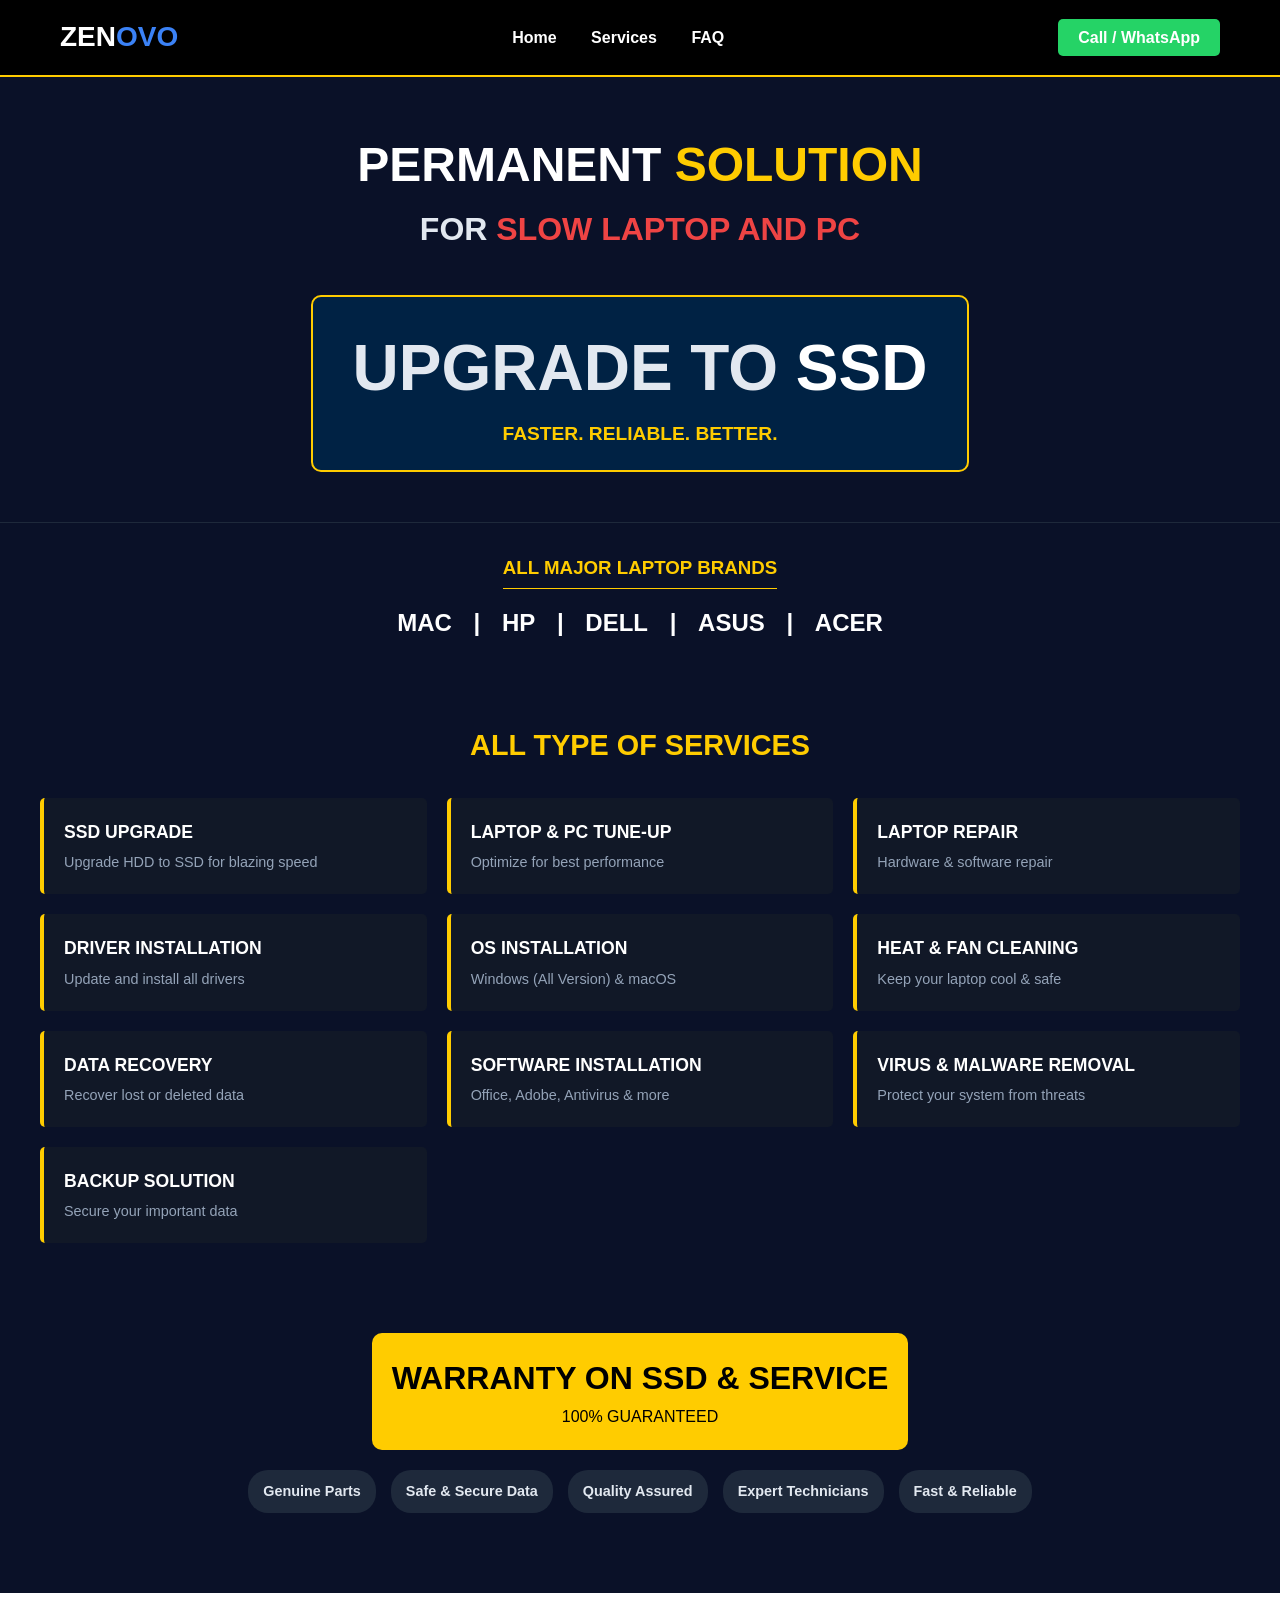
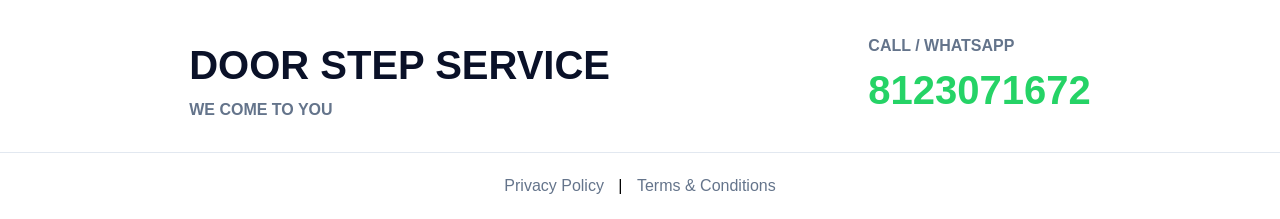
==== commit a894025a: "Enhance index.html with CSS styles and scripts Added CSS styles for improved layout and design." ====
--- a/zenovo/index.html
+++ b/zenovo/index.html
@@ -4,8 +4,75 @@
     <meta charset="UTF-8">
     <meta name="viewport" content="width=device-width, initial-scale=1.0">
     <title>ZENOVO | Laptop & PC Repair Services</title>
-    <link rel="stylesheet" href="style.css">
     <link rel="manifest" href="site.webmanifest">
+    
+    <style>
+        :root {
+            --bg-dark: #0a1128;
+            --yellow: #ffcc00;
+            --red: #ef4444;
+            --white: #ffffff;
+            --blue: #3b82f6;
+            --text-light: #e2e8f0;
+        }
+        * { margin: 0; padding: 0; box-sizing: border-box; font-family: 'Arial', sans-serif; }
+        body { background-color: var(--bg-dark); color: var(--text-light); line-height: 1.6; }
+        .container { max-width: 1200px; margin: 0 auto; padding: 0 20px; }
+        .text-center { text-align: center; }
+
+        /* Header & Logo */
+        header { background: #000; padding: 15px 0; border-bottom: 2px solid var(--yellow); }
+        .header-container { display: flex; justify-content: space-between; align-items: center; }
+        .logo a { font-size: 28px; font-weight: bold; text-decoration: none; }
+        .logo .zen { color: var(--white); }
+        .logo .ovo { color: var(--blue); }
+        nav a { color: var(--white); margin: 0 15px; text-decoration: none; font-weight: bold; }
+        nav a:hover { color: var(--yellow); }
+        .btn { background: #25D366; color: white; padding: 10px 20px; text-decoration: none; font-weight: bold; border-radius: 5px; }
+
+        /* Typography Highlights */
+        .highlight-yellow { color: var(--yellow); }
+        .highlight-red { color: var(--red); }
+        .highlight-white { color: var(--white); }
+
+        /* Hero Section */
+        .hero { padding: 50px 0; border-bottom: 1px solid #1e293b; }
+        .hero h1 { font-size: 3rem; color: var(--white); }
+        .subtitle { font-size: 2rem; font-weight: bold; margin-bottom: 20px; }
+        .ssd-banner { background: #002244; display: inline-block; padding: 20px 40px; border: 2px solid var(--yellow); border-radius: 10px; margin-top: 20px; }
+        .ssd-banner h2 { font-size: 4rem; margin: 0; }
+        .ssd-banner p { color: var(--yellow); font-weight: bold; font-size: 1.2rem; }
+
+        /* Brands */
+        .brands { padding: 30px 0; }
+        .brands h3 { color: var(--yellow); border-bottom: 1px solid var(--yellow); display: inline-block; padding-bottom: 5px; margin-bottom: 15px; }
+        .brand-list { font-size: 1.5rem; font-weight: bold; color: var(--white); }
+        .brand-list span { margin: 0 15px; }
+
+        /* Services */
+        .services { padding: 50px 0; }
+        .section-title { color: var(--yellow); margin-bottom: 30px; font-size: 1.8rem; }
+        .services-grid { display: grid; grid-template-columns: repeat(auto-fit, minmax(300px, 1fr)); gap: 20px; }
+        .service-card { background: #111827; padding: 20px; border-left: 4px solid var(--yellow); border-radius: 5px; }
+        .service-card h4 { color: var(--white); font-size: 1.1rem; margin-bottom: 5px; }
+        .service-card p { font-size: 0.9rem; color: #94a3b8; }
+
+        /* Guarantees */
+        .guarantees { padding: 40px 0; text-align: center; }
+        .warranty-banner { background: var(--yellow); color: #000; padding: 20px; border-radius: 10px; display: inline-block; margin-bottom: 20px; }
+        .warranty-banner h3 { font-size: 2rem; margin: 0; }
+        .badges { display: flex; justify-content: center; flex-wrap: wrap; gap: 15px; }
+        .badges span { background: #1e293b; padding: 10px 15px; border-radius: 20px; font-size: 0.9rem; font-weight: bold; }
+
+        /* Footer */
+        footer { background: #ffffff; color: #000; padding: 40px 0 20px; margin-top: 40px; }
+        .footer-content { display: flex; justify-content: space-around; align-items: center; flex-wrap: wrap; }
+        .doorstep h2, .footer-contact h2 { color: #0a1128; font-size: 2.5rem; margin: 0; }
+        .doorstep p, .footer-contact p { color: #64748b; font-weight: bold; margin: 0; }
+        .footer-contact h2 { color: #25D366; }
+        .footer-links { margin-top: 30px; padding-top: 20px; border-top: 1px solid #e2e8f0; }
+        .footer-links a { color: #64748b; text-decoration: none; margin: 0 10px; }
+    </style>
 </head>
 <body>
     <header>
@@ -118,6 +185,23 @@
             <a href="terms-and-conditions.html">Terms & Conditions</a>
         </div>
     </footer>
-    <script src="script.js"></script>
+
+    <script>
+        document.addEventListener("DOMContentLoaded", () => {
+            // Smooth scrolling for anchor links
+            document.querySelectorAll('a[href^="#"]').forEach(anchor => {
+                anchor.addEventListener('click', function (e) {
+                    e.preventDefault();
+                    const target = document.querySelector(this.getAttribute('href'));
+                    if (target) {
+                        target.scrollIntoView({
+                            behavior: 'smooth'
+                        });
+                    }
+                });
+            });
+            console.log("ZENOVO Website Initialized Successfully.");
+        });
+    </script>
 </body>
 </html>
